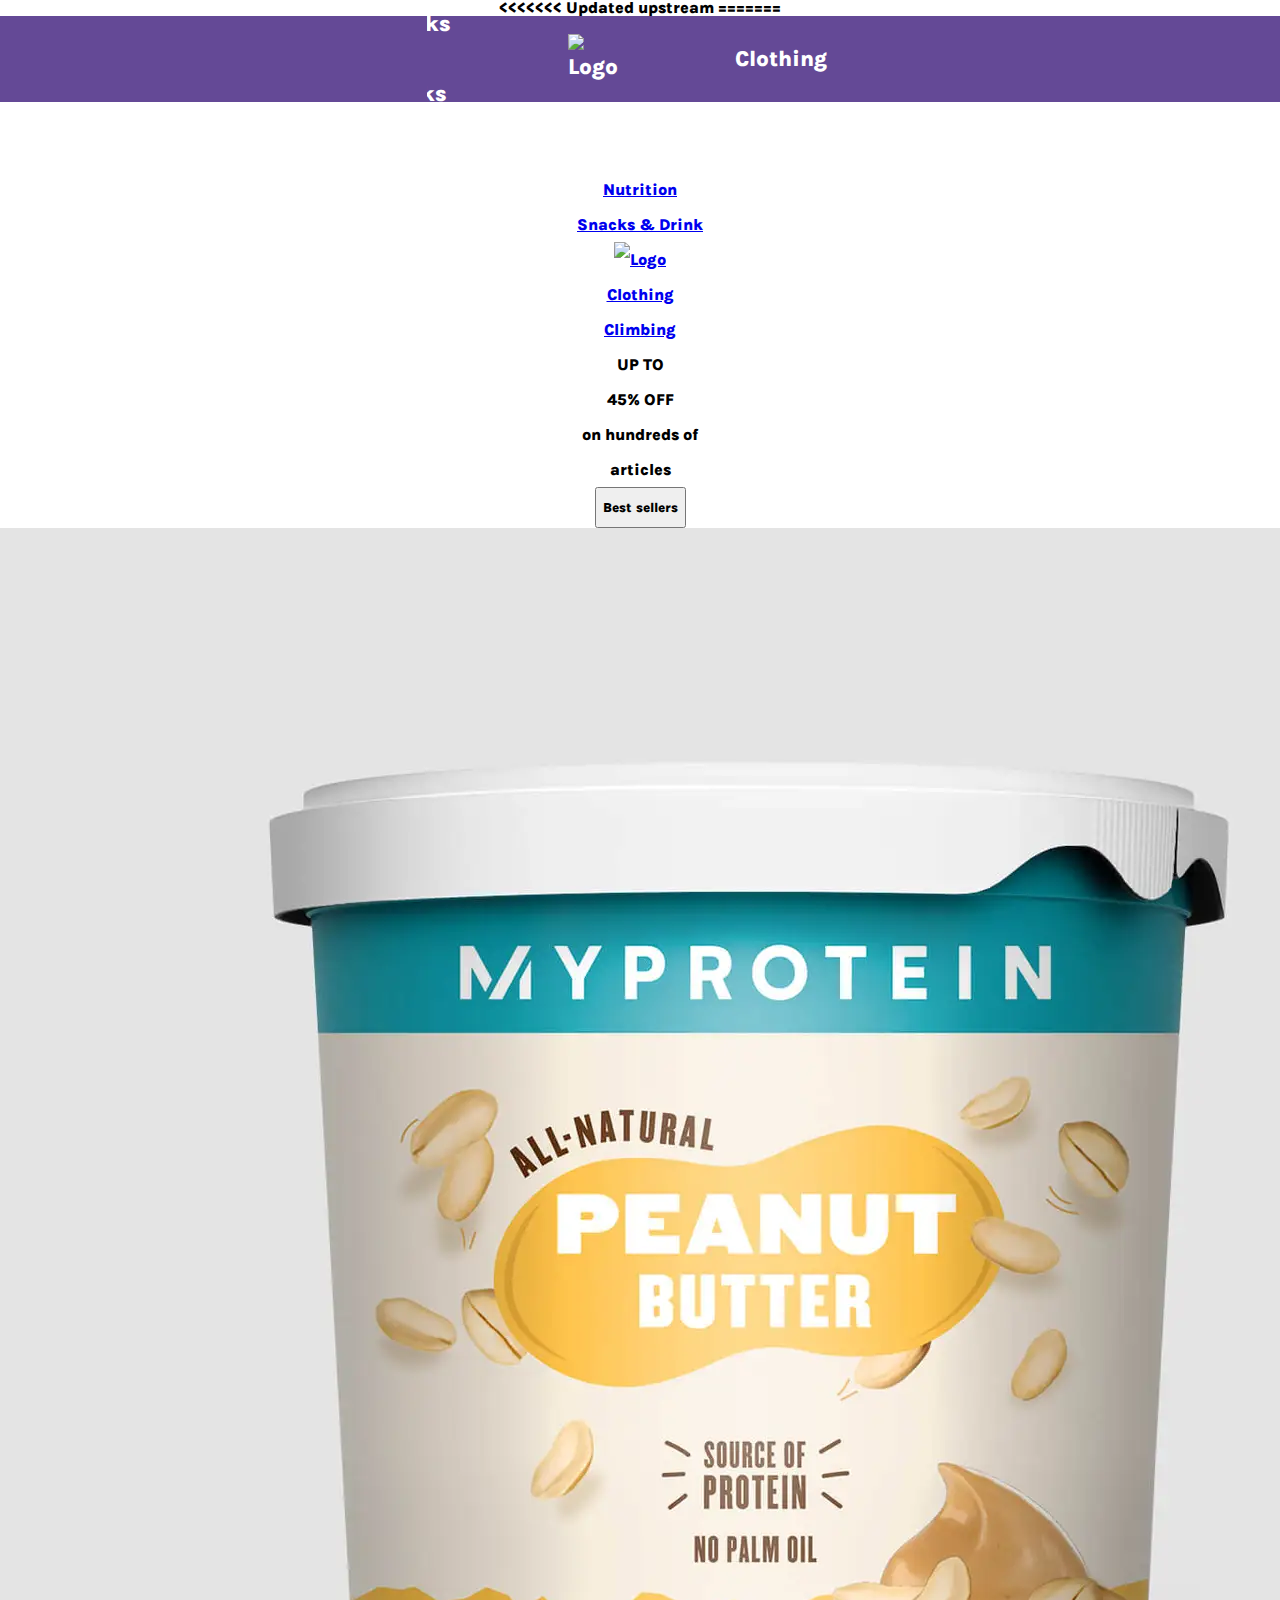
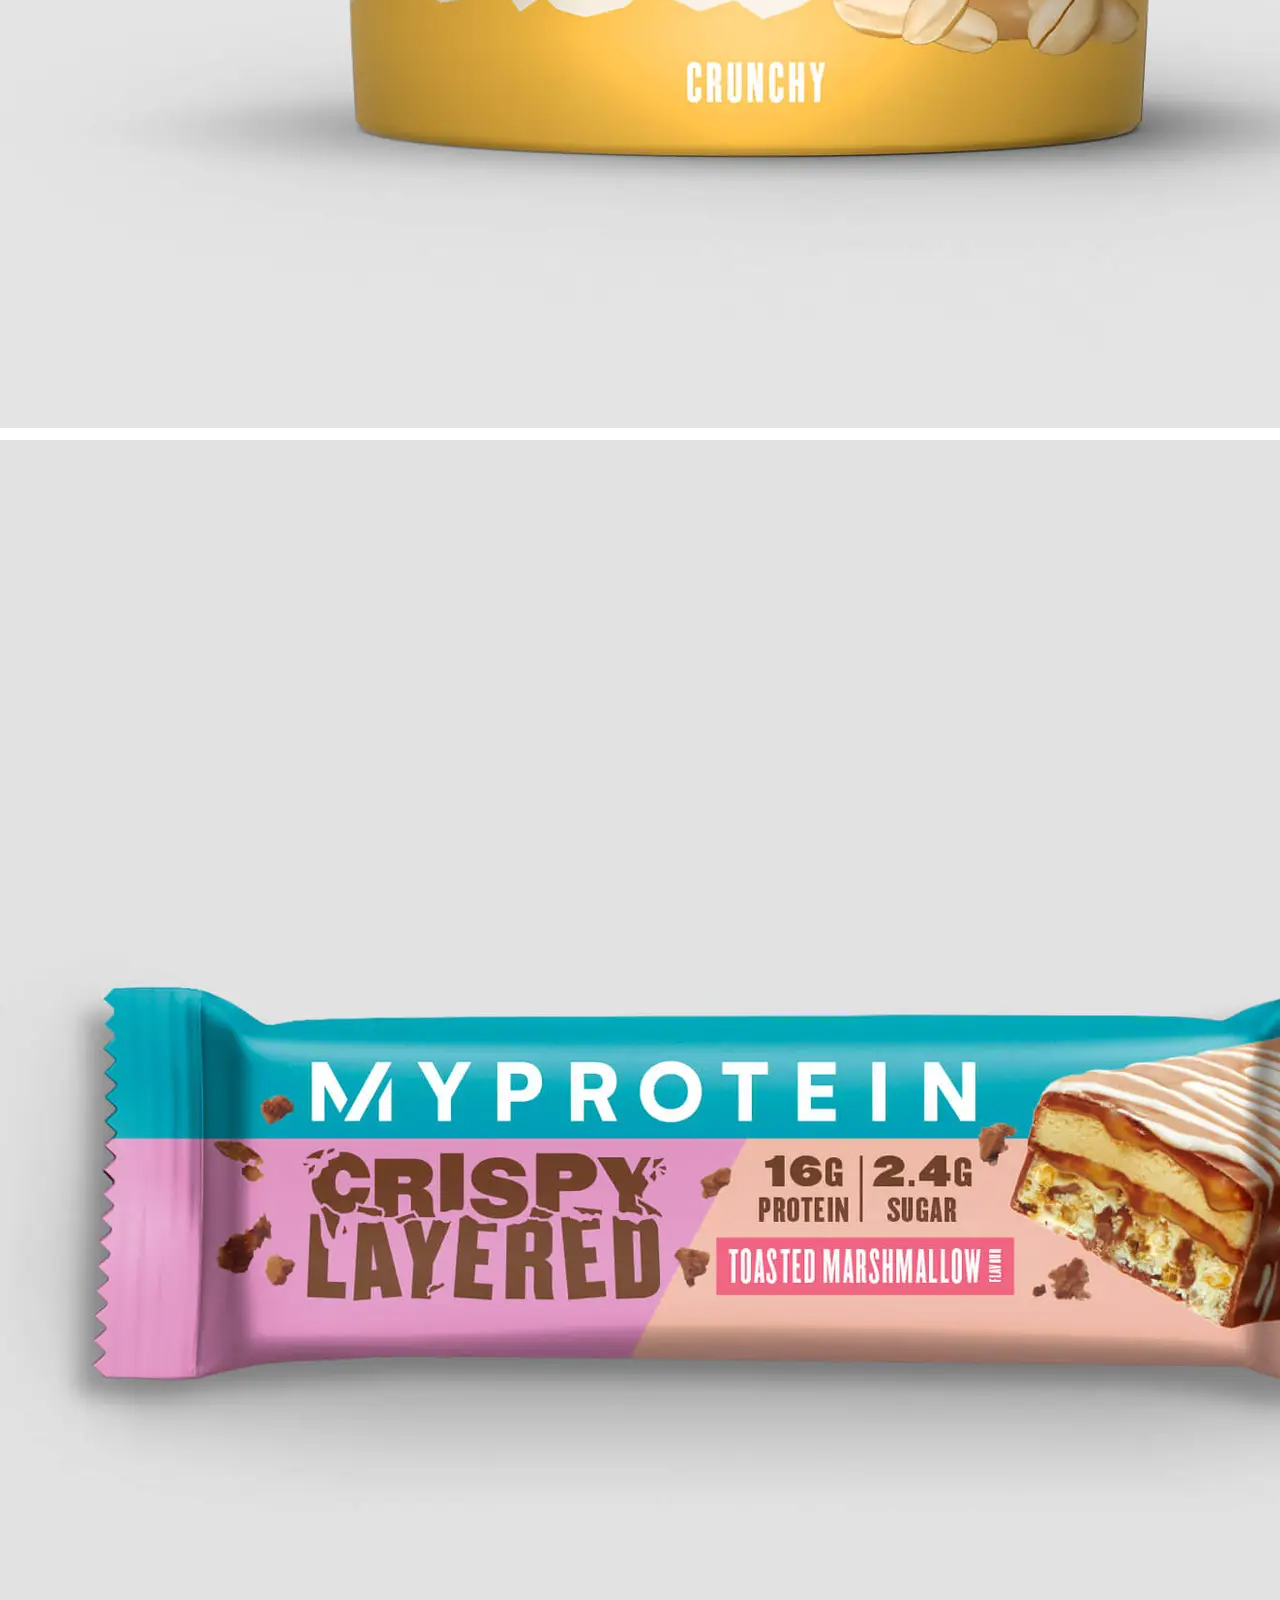
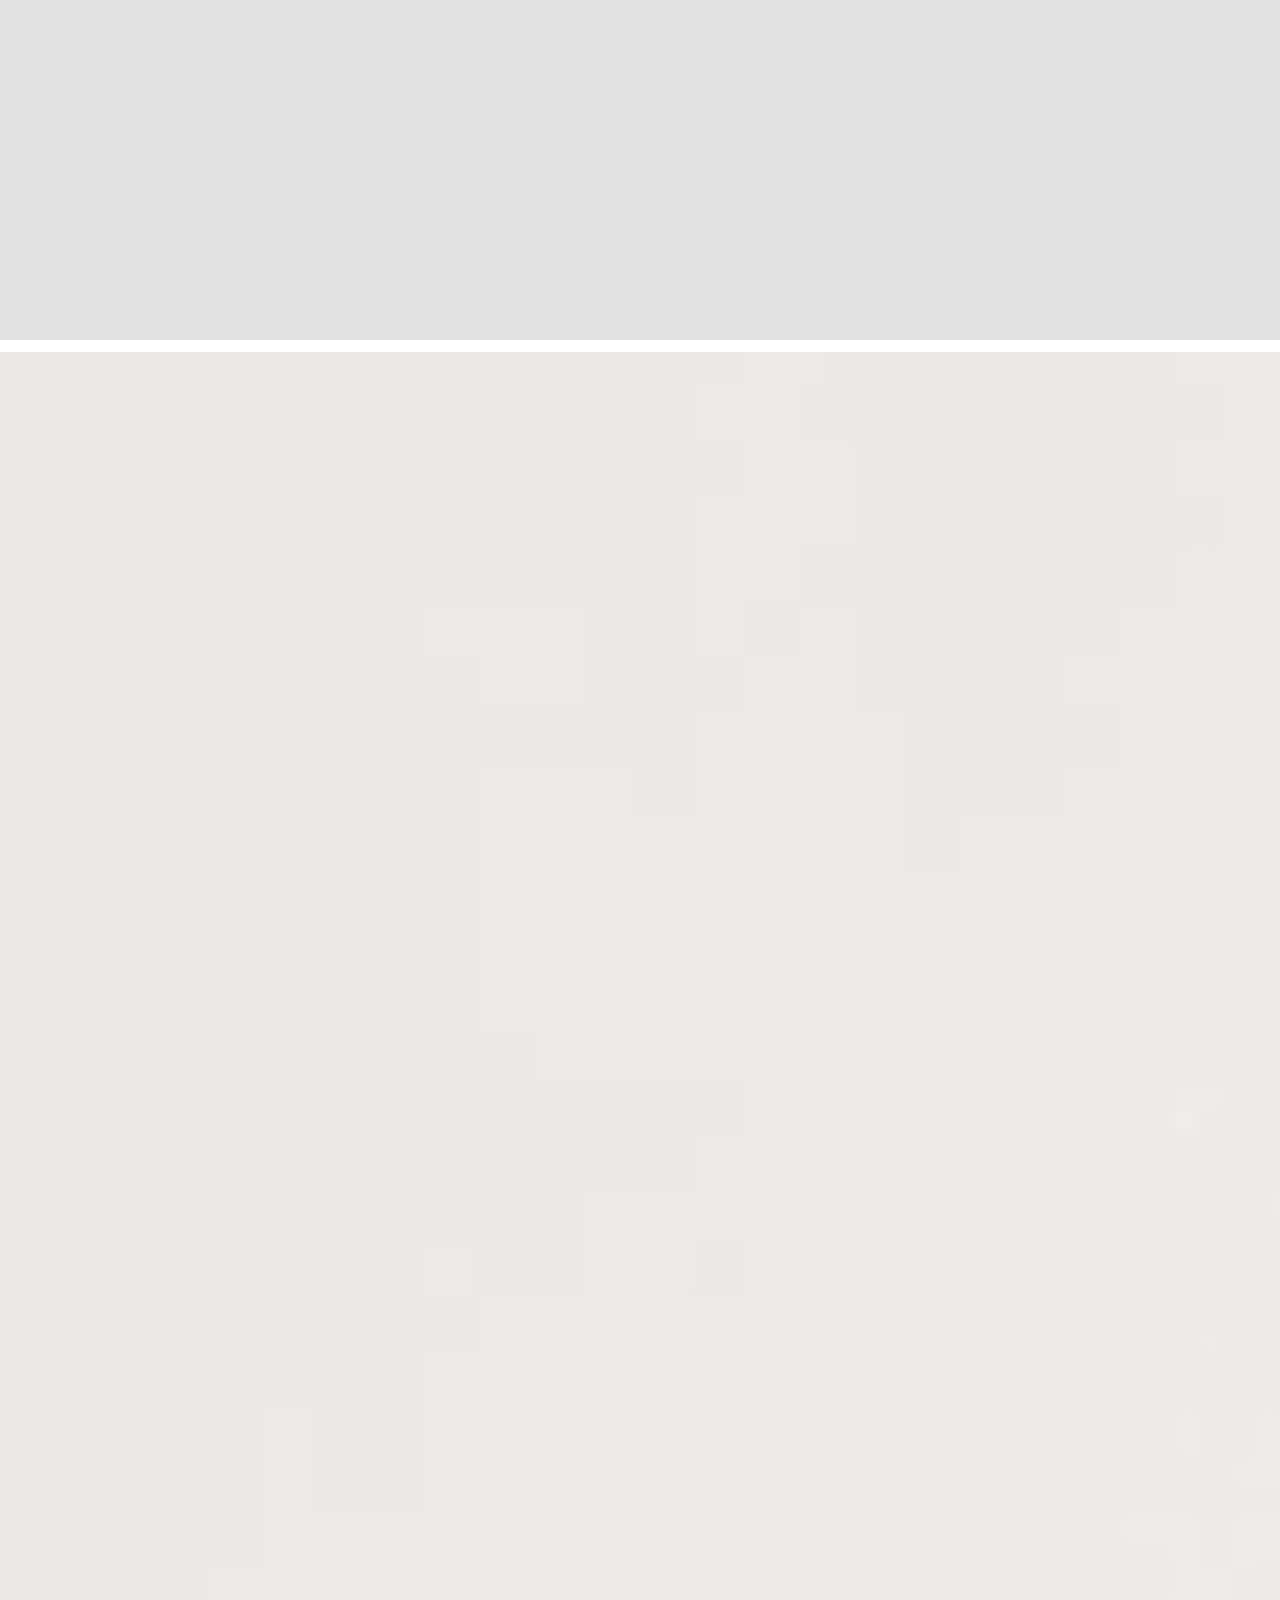
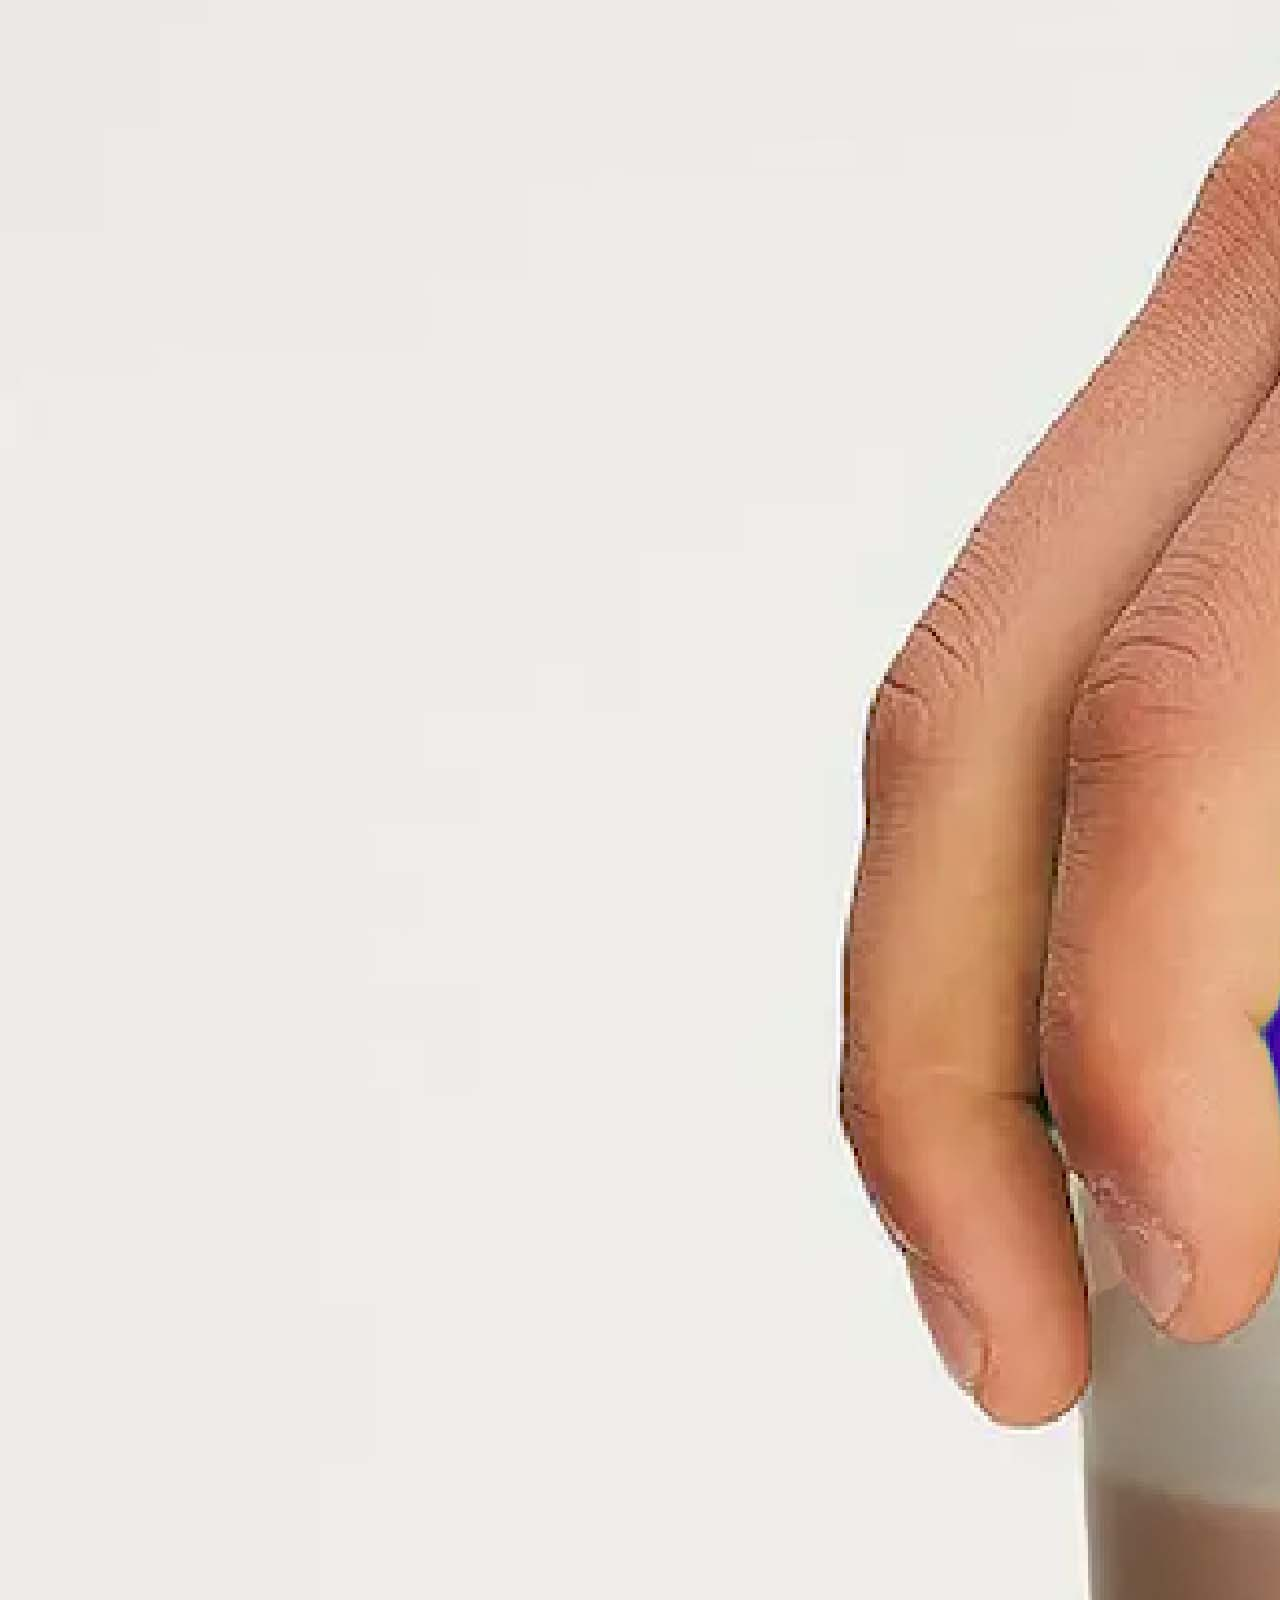
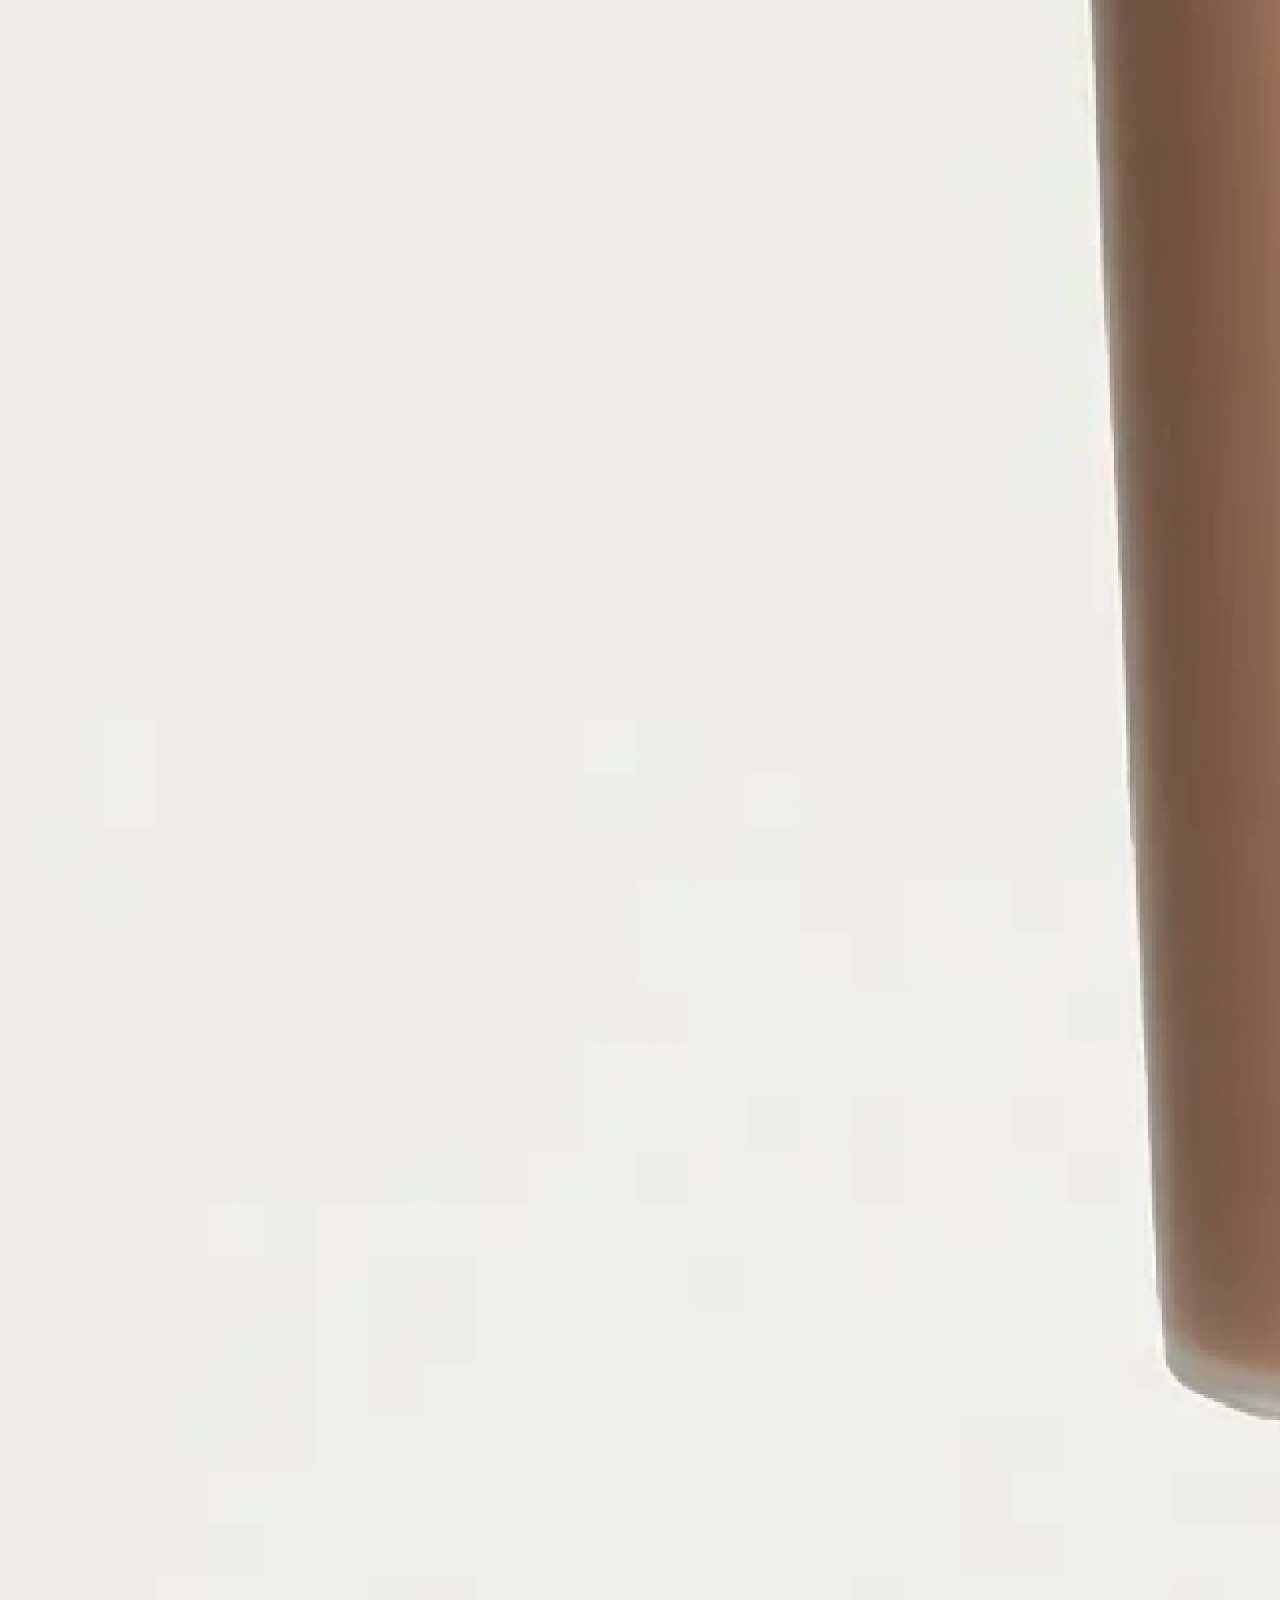
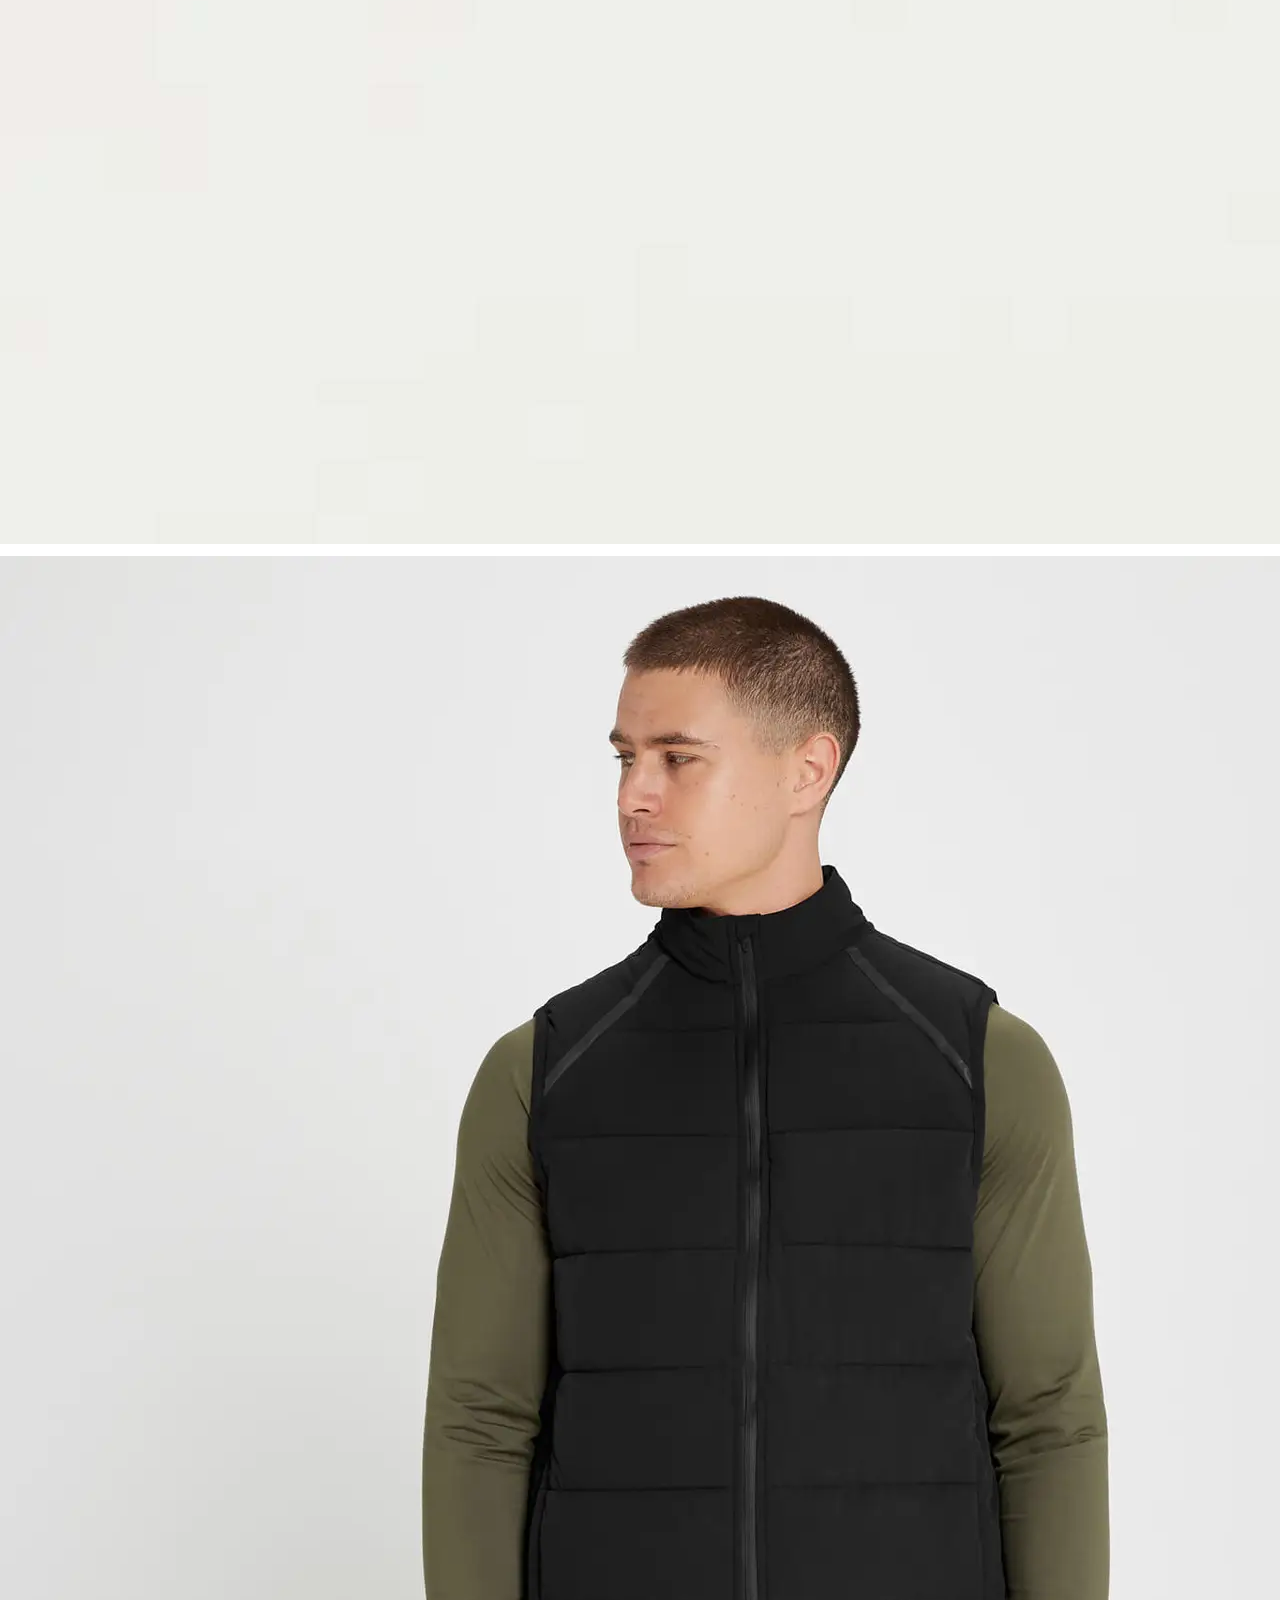
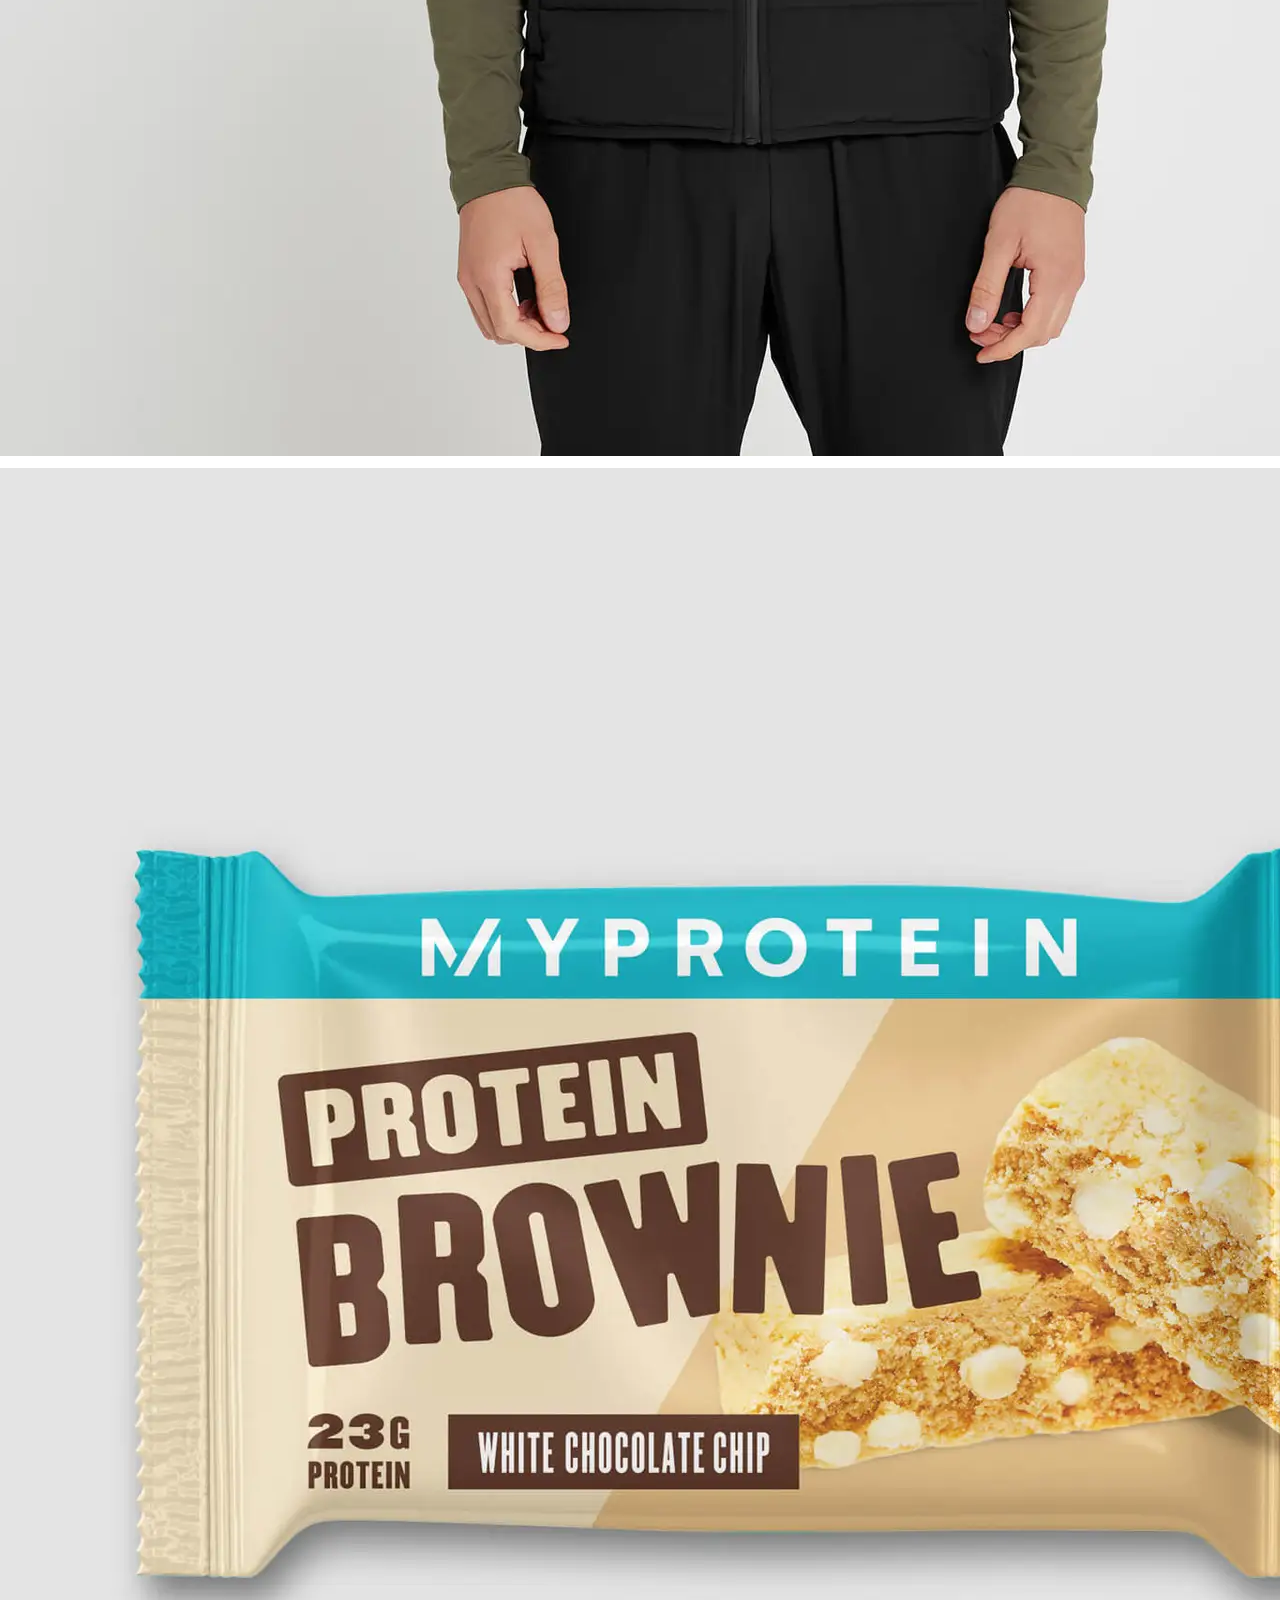
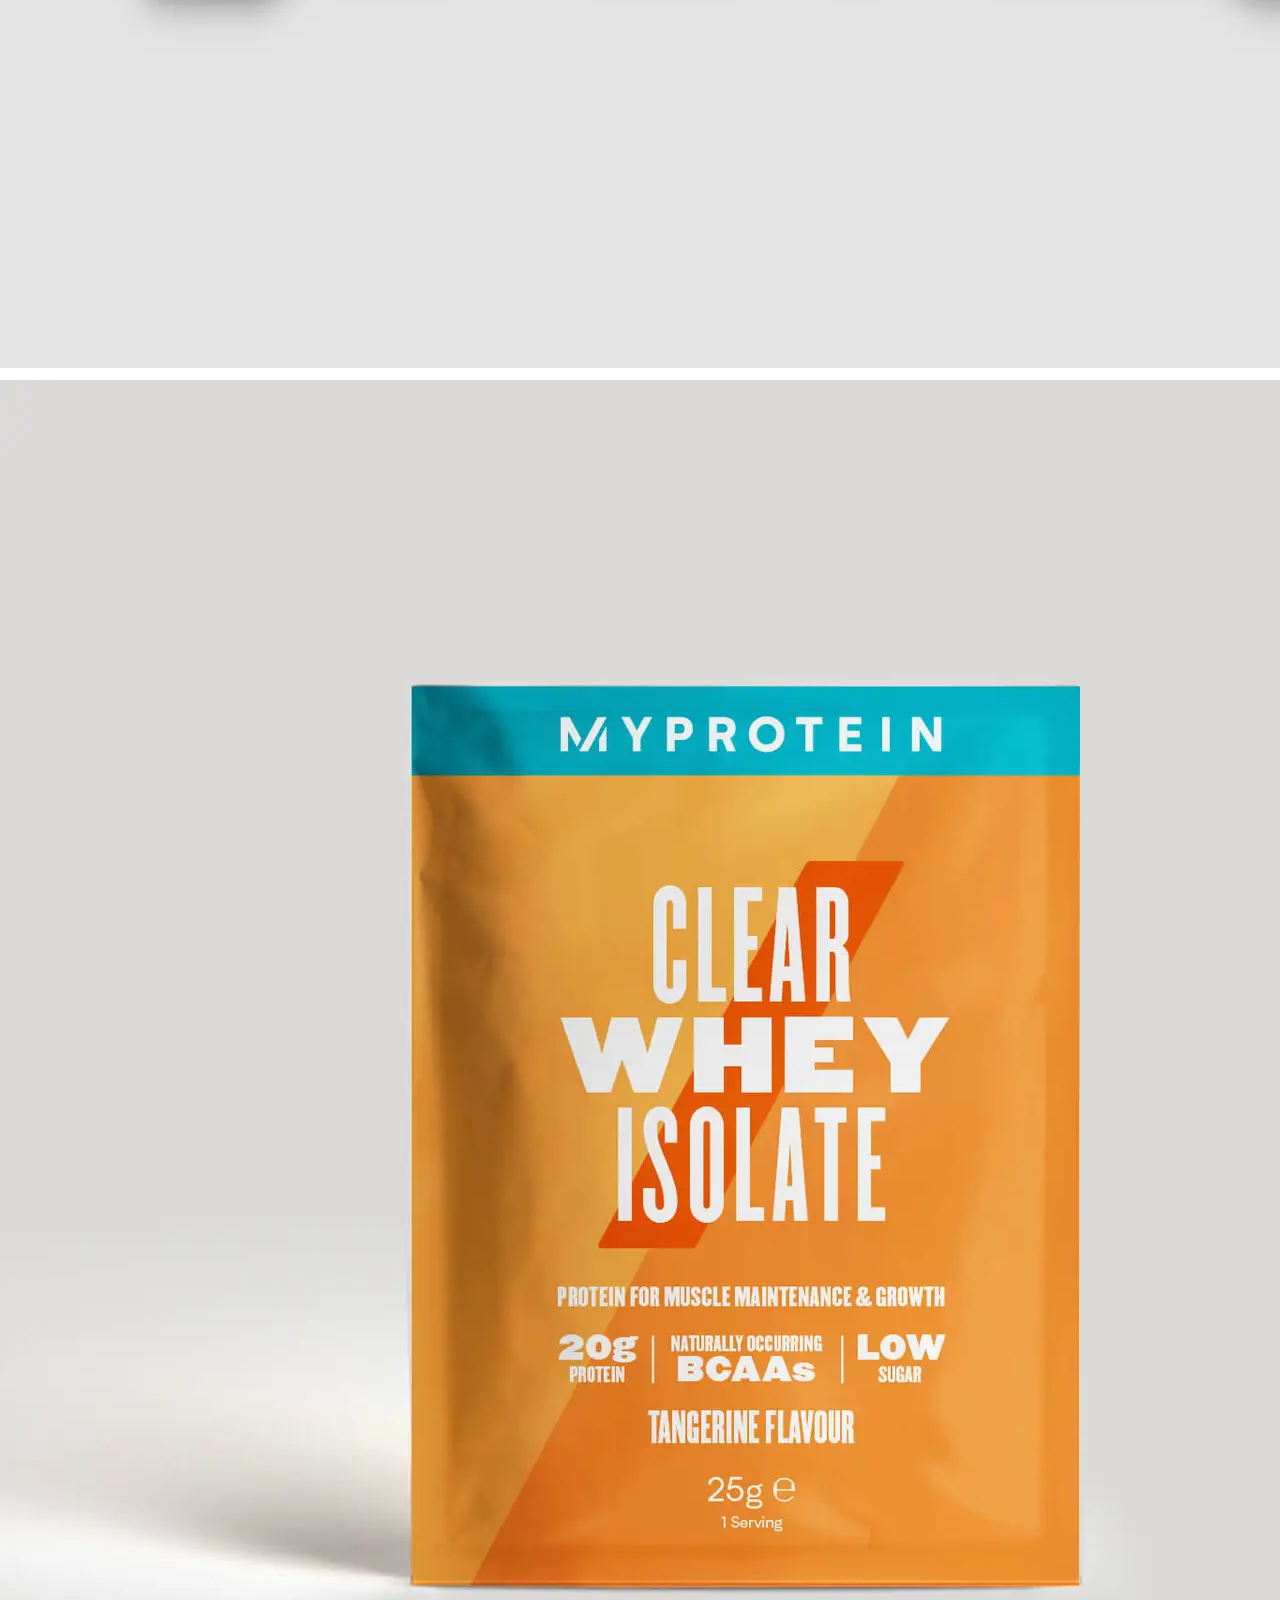
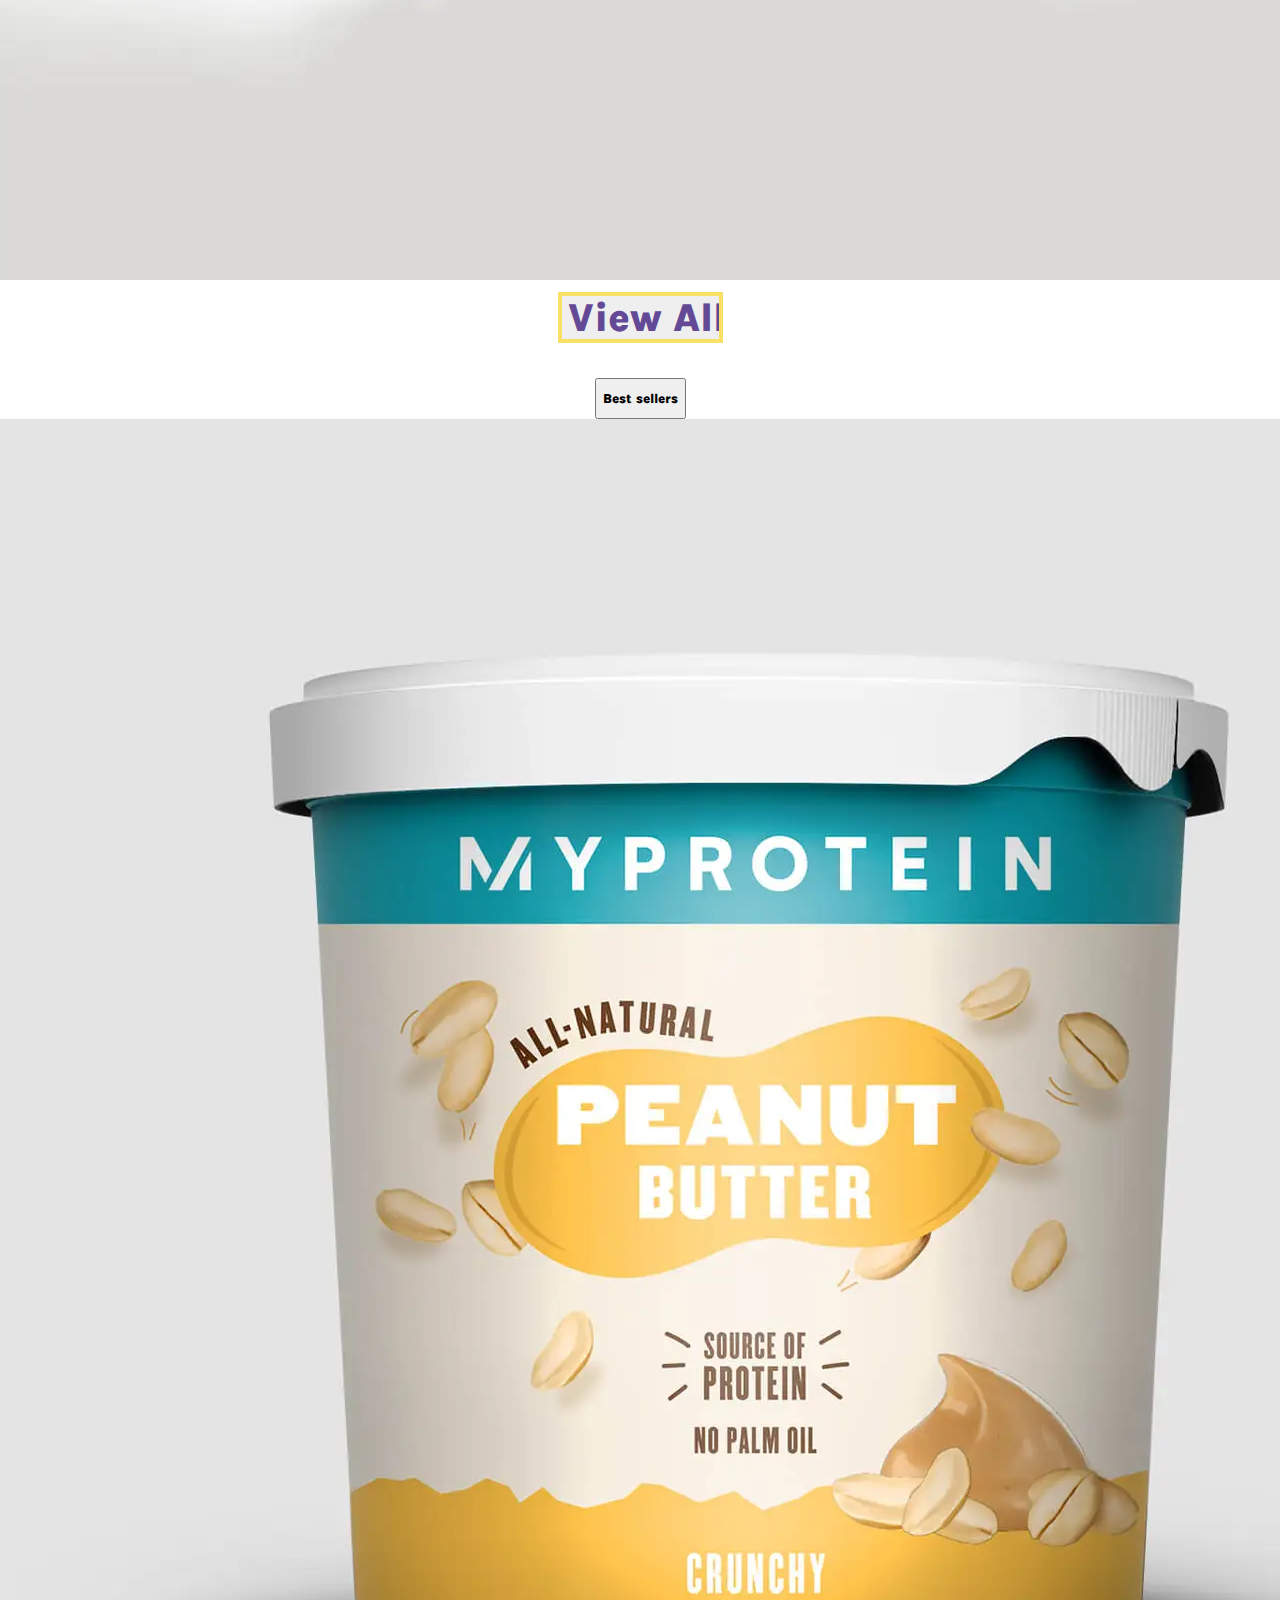
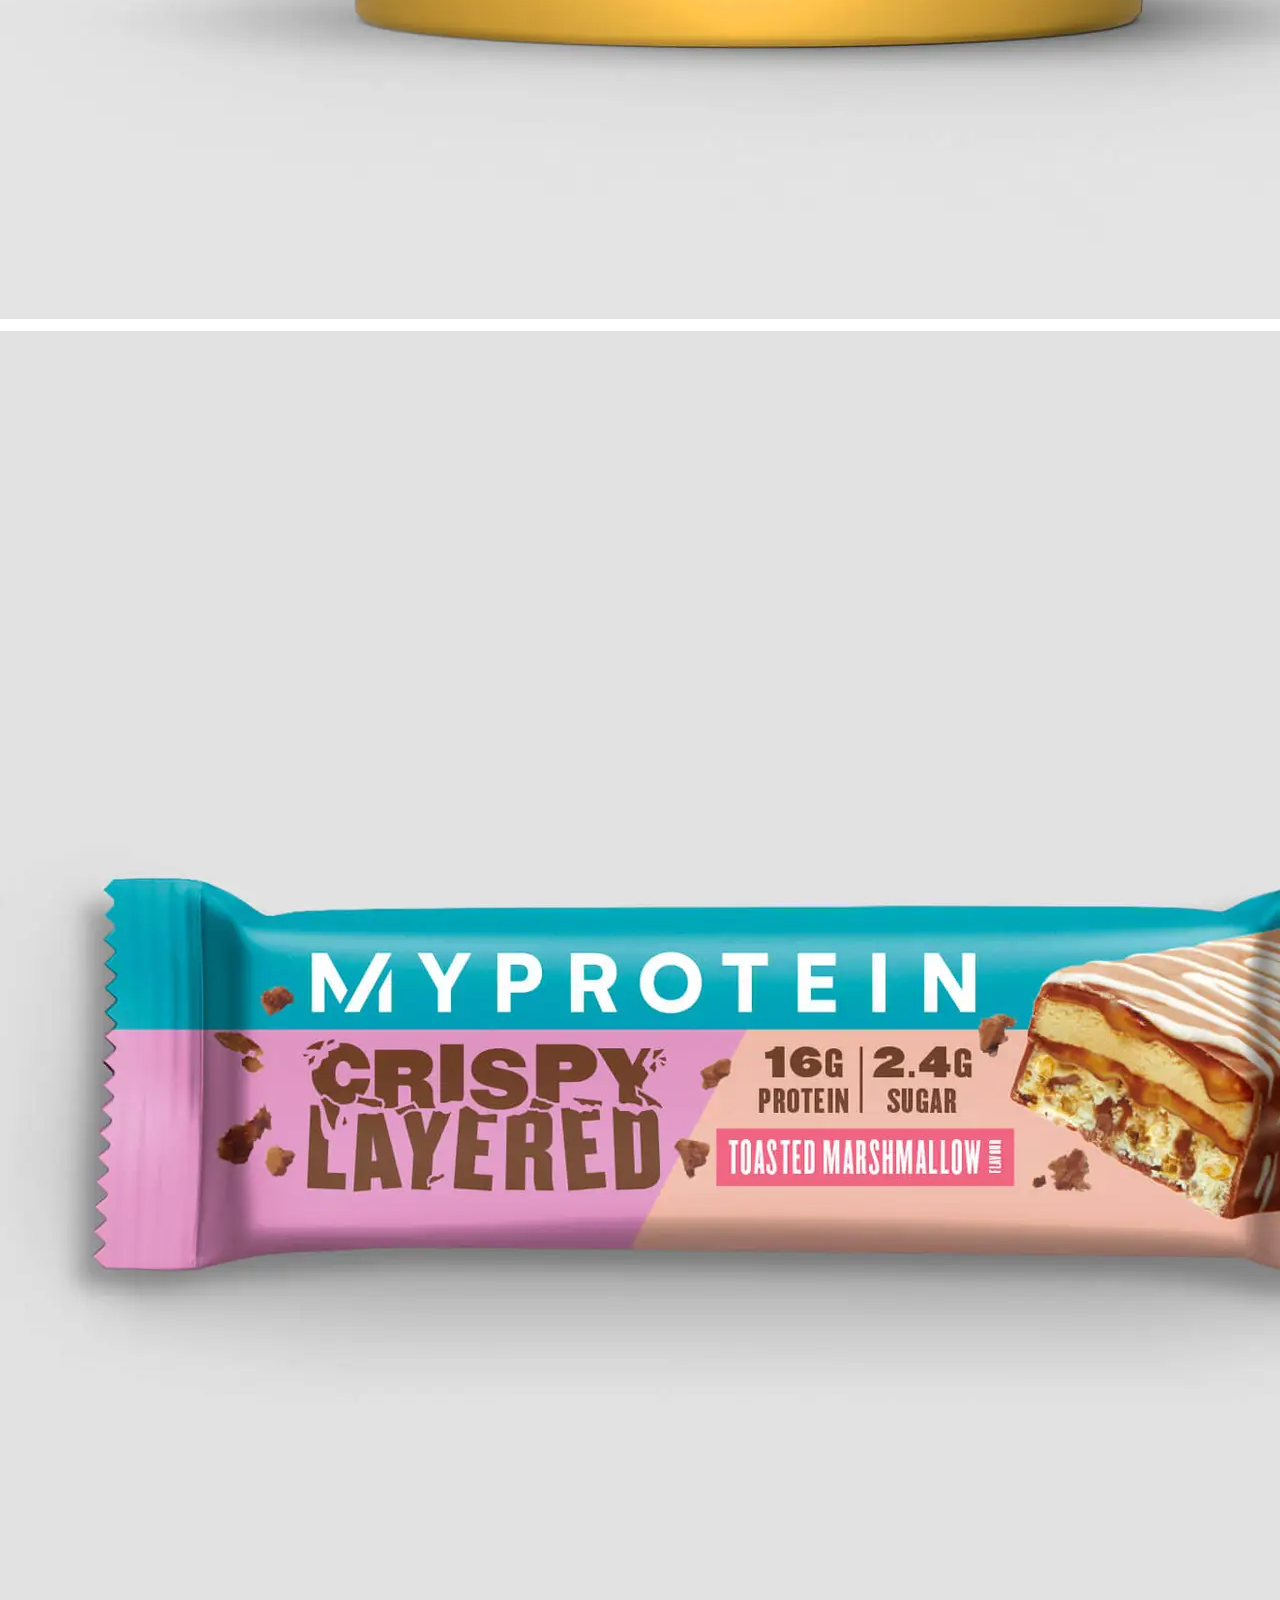
==== index.html @ e85bb209 "New README, added a lot of precisions." ====
<!DOCTYPE html>
<html lang="fr">
  <head>
    <meta charset="UTF-8" />
    <meta http-equiv="X-UA-Compatible" content="IE=edge" />
    <meta name="viewport" content="width=device-width, initial-scale=1.0" />
<<<<<<< Updated upstream
    <link rel="stylesheet" href="./CSS/main.css"/>
    <link rel="stylesheet" href="./CSS/navbar.css"/>
    <link rel="stylesheet" href="./CSS/logoprincipale.css"/>
    <link rel="stylesheet" href="./CSS/basketball-image-promo.css"/>
    <link rel="stylesheet" href="./CSS/bestSellers.css"/>
    <link rel="stylesheet" href="./CSS/viewAllButton.css"/>
    <link rel="stylesheet" href="./CSS/imageEscalade.css"/>
    <link rel="stylesheet" href="./CSS/footer.css"/>
    <script
      src="https://kit.fontawesome.com/b75d74c466.js"
      crossorigin="anonymous"></script>
=======
    <link rel="stylesheet" href="./CSS/main.css" />
    <link rel="stylesheet" href="./CSS/navbar.css" />
    <link rel="stylesheet" href="./CSS/bestSellers.css" />
    <script
      src="https://kit.fontawesome.com/b75d74c466.js"
      crossorigin="anonymous"
    ></script>
    <title>Sport Bay</title>
  </head>
  <body>
    <header>
      <div class="cont-bar-nav">
        <nav class="nav-desk">
          <ul class="navbar-grp0"></ul>
          <ul class="navbar-grp1">
            <li><a href="#">Nutrition</a></li>
            <li><a href="#">Snacks & Drinks</a></li>
            <li class="active">
              <a class="navbar-brand" href="./index.html"><img
                  alt="Logo"
                  src="./images/logo--navBar.jpg"
                  class="logo--navBar"
                  />
              </a>
            </li>
            <li><a href="#">Clothing</a></li>
            <li><a href="#">Climbing</a></li>
            <li>
          </ul>
          <ul class="navbar-grp2">
            <li>
              <a href="#"><i class="fa-solid fa-magnifying-glass"></i></a>
            </li>
            <li>
              <a href="#"><i class="fa-solid fa-user"></i></a>
            </li>
            <li>
              <a href="#"><i class="fa-brands fa-shopify"></i></a>
            </li>
          </ul>
        </nav>
        <nav class="nav-phone">
          <ul>
            <li><a href="#"><i class="fa-solid fa-bars"></i></a></li>
            <li>
              <a href="#"><i class="fa-solid fa-magnifying-glass"></i></a>
            </li>
            <li class="active">
              <a class="navbar-brand" href="./index.html">
                <img
                  alt="Logo"
                  src="./images/Logo_SportBay 1.png"
                  class="logo--navBar-phone"
                  />
              </a>
            </li>
            <li>
              <a href="#"><i class="fa-solid fa-user"></i></a>
            </li>
            <li>
              <a href="#"><i class="fa-brands fa-shopify"></i></a>
            </li>
          </ul>
        </nav>

      </div>
    </header>
    <article>
      <div class="cont-logo">
        <div>
          <img
            class="sportbay-logo-principale"
            src="./images/sportbay-logo-principale.jpg"
            alt=""
            />
        </div>
      </div>
      <div class="cont-first-image">
        <div>
          <img
            class="basketball-image-promo"
            src="./images/basketball-image-promo.png"
            alt=""
            />
        <div class="groupe-navBar1">
          <li><a href="#">Nutrition</a></li>
          <li><a href="#">Snacks & Drink</a></li>
          <li class="active">
            <a class="navbar-brand" href="./index.html"
              ><img
                alt="Logo"
                src="./images/logo--navBar.jpg"
                class="logo--navBar"
              />
            </a>
          </li>
          <li><a href="#">Clothing</a></li>
          <li><a href="#">Climbing</a></li>
        </div>
          <p class="baskeball-image-promo-text">
            <span class="baskeball-image-promo-big-line-text">
              UP TO <br />
              45% OFF
            </span>
            <span class="baskeball-image-promo-mini-line-text">
              <br />
              on hundreds of <br />
              articles
            </span>
          </p>
        </div>
      </div>
        <div class="title-bestSellers">
          <button>Best sellers</button>
        </div>
        <div class="bestSellers">
          <img
            src="./images/crunchy-peanutbutter.webp"
            class="img-Best-Seller-1"
            />
          <img
            src="./images/bar-crispy-layered-purple-pink.webp"
            class="img-Best-Seller-1"
            />
          <img src="./images/Mockup_Gourde.jpg" class="img-Best-Seller-1" />
          <img
            src="./images/men-ultra-padded-gilet.webp"
            class="img-Best-Seller-1"
            />
          <img src="./images/protein-brownie.webp" class="img-Best-Seller-1" />
          <img src="./images/clear-whey-orange.webp" class="img-Best-Seller-1"
            />
      </div>
        <div class="btn-view-all">
          <input type="button" value="View All">
        </div>
      <div class="cont-second-image">

        <div>
          <img
            class="escalade-image-promo"
            src="./images/Image promo 2.png"
            alt=""
            />
        </div>
      </div>
    </div>
    <span></span>
    <div class="cont-logo"></div>
    <div class="cont-first-image"></div>
    <div class="cont-bestSellers-1">
      <button>Best sellers</button>
      <div class="bestSellers-haut">
        <img
          src="./images/crunchy-peanutbutter.webp"
          class="img-Best-Seller-1"
        />
        <img
          src="./images/bar-crispy-layered-purple-pink.webp"
          class="img-Best-Seller-1"
        />
        <img src="./images/Mockup_Gourde.jpg" class="img-Best-Seller-1" />
      </div>
      <div class="bestSellers-bas">
        <img
          src="./images/men-ultra-padded-gilet.webp"
          class="img-Best-Seller-1"
        />
        <img src="./images/protein-brownie.webp" class="img-Best-Seller-1" />
        <img src="./images/clear-whey-orange.webp" class="img-Best-Seller-1" />
      </div>
    </div>
    <div class="cont-second-image"></div>
      <div class="title-bestSellers">
        <button>Best sellers</button>
      </div>
      <div class="bestSellers">
        <img 
          src="./images/Mockup_magnesie_liquide.jpg"
          class="img-Best-Seller-2"
          width = 270px;
          height = 400px;
        />
        <img
          src="./images/Mockup_magnesie.jpg"
          class="img-Best-Seller-2"
          width = 330px;
          height = 400px;
        />
        <img src="./images/rugne-chalk-bag.webp" class="img-Best-Seller-2"
        width = 350px;
        height = 400px; />
        <img
          src="./images/chaussons-tenaya-tarifa.jpg"
          class="img-Best-Seller-1"
        />
        <img src="./images/chaussons-testarossa.webp" class="img-Best-Seller-1" />
        <img src="./images/chaussons-scarpa-instinct-vs.jpg" class="img-Best-Seller-1" />
      </div>

      <div class="btn-view-all-bottom">
        <input type="button" value="View All">
      </div>
  </article>
      <footer>
        <div class="cont-footer">
        <ul class="footer-Group1">
          <li>CGV</li>
          <li>Confidentialité</li>
          <li>Mentions légales</li>
          <li>Paramètres des cookies</li>
        </ul>
        <ul class="footer-Group2">
          <li>©2022 SportBay - Lausanne, Suisse</li>
        </ul>
        <ul class="footer-Group3">
          <li>Prix TTC Frais de port non inclus</li>
        </ul>
        </div>
      </footer>
    </div>
  </body>
</html>
---- CSS/main.css ----
* {
/ html,
body,
div,
span,
applet,
object,
iframe,
h1,
h2,
h3,
h4,
h5,
h6,
p,
blockquote,
pre,
a,
abbr,
acronym,
address,
big,
cite,
code,
del,
dfn,
em,
img,
ins,
kbd,
q,
s,
samp,
small,
strike,
strong,
sub,
sup,
tt,
var,
b,
u,
i,
center,
dl,
dt,
dd,
ol,
ul,
li,
fieldset,
form,
label,
legend,
table,
caption,
tbody,
tfoot,
thead,
tr,
th,
td,
article,
aside,
canvas,
details,
embed,
figure,
figcaption,
footer,
header,
hgroup,
menu, font-size: 30 px;
  font-weight: 900;
  line-height: 35px;
  letter-spacing: 0em;
  text-align: center;
}
nav,
output,
ruby,
section,
summary,
time,
mark,
audio,
video {
  margin: 0;
  padding: 0;
  border: 0;
  font-size: 100%;
  font: inherit;
  vertical-align: baseline;
}

/* HTML5 display-role reset for older browsers */
article,
aside,
details,
figcaption,
figure,
footer,
header,
hgroup,
menu,
nav,
section {
  display: block;
}

body {
  line-height: 1;
}

ol,
ul {
  list-style: none;
}

blockquote,
q {
  quotes: none;
}

blockquote:before,
blockquote:after,
q:before,
q:after {
  content: "";
  content: none;
}

table {
  border-collapse: collapse;
  border-spacing: 0;
}
body{ 
  min-height: 100vh; margin:0; 
}
header{ 
  min-height:50px;
}
footer {
  min-height:50px;
}
body{ 
  display:flex; flex-direction:column; 
}
article{ 
  flex:1; 
}
---- CSS/navbar.css ----
@import url('https://fonts.googleapis.com/css2?family=Karla&display=swap');

* {
    margin: 0;
    font-family: 'Karla', sans-serif;
}

/*
.logo--navBar {
    width: 69px;
    height: 72px;
}



.ul-navBar1 {
    list-style-type: none;
    margin: 0;
    padding: 0;
    overflow: hidden;
    background-color: #644996;
    height: 86px;
    display: flex;
    justify-content: space-between;
    text-align: center;
}

.ul-navBar-phone {
    list-style-type: none;
    margin: 0;
    padding: 0;
    overflow: hidden;
    background-color: #644996;
    height: 71px;
    display: flex;
    justify-content: space-between;
    display: none;
}

.ul-navBar-phone img {
    width: 90px;
    height: 49.33px;
    border-radius: 10px;
}

li {
    margin: auto;
}

li a {
    color: white;
    text-align: center;
    text-decoration: none;
    font-size: 22px;

}


a:hover {
    margin-top: 5px;
    text-decoration: underline #ede068 2px;
}


.groupe-navBar1 {
    display: flex;
    gap: 82px;
}

.groupe-navBar2 {
    display: flex;
    gap: 45px;
    margin-right: 45px;
}


li i {

    text-align: center;


}

i:hover {
    margin-top: 5px;
    text-decoration: underline #ede068 2px;
}


.groupe-navBar0 {
    display: flex;
    gap: 45px;
    margin-right: 45px;

}

.groupe-navBar-phone {
    display: flex;
    text-align: center;
}

.groupe-navBar-phone li {
    text-align: center;
}

@media screen and (max-width : 1110px) {
    .ul-navBar1 {
        display: none;
    }

    .ul-navBar-phone {
        display: block;
        text-align: center;
        justify-content: center;

    }

    .logo--navBar-phone {
        margin-top: 10px;
    }
}
*/
nav {
    background-color: #644996;
    display: grid;
    grid-template-columns: repeat(3, 1fr);
}

nav ul {
    list-style-type: none;
    padding: 0;
    overflow: hidden;
    height: 86px;
    display: flex;
    align-items: center;
    justify-content: center;
}

nav li {
    float: left;
}

nav a {
    display: block;
    color: white;
    text-align: center;
    padding: 14px 16px;
    text-decoration: none;
    font-size: 22px;
}

nav a:hover {
    text-decoration: underline #ede068 2px;

}

.logo--navBar {
    width: 69px;
    height: 72px;
}


.navbar-grp1 {
    gap: 85px;
}

.navbar-grp2 {
    display: flex;
    justify-content: right;
}

.nav-phone {
    display: none;
    text-align: center;
    justify-content: center;

}

i:hover {
    margin-top: 5px;
    text-decoration: underline #ede068 2px;
}

@media screen and (max-width : 1110px) {
    .nav-desk {
        display: none;
    }

    .nav-phone {
        display: block;
        text-align: center;
        justify-content: center;

    }

    .logo--navBar-phone {
        width: 90px;
        height: 49.33px;
        left: 162px;
        top: 10px;

        border-radius: 17px;
    }
}
---- CSS/bestSellers.css ----
<<<<<<< Updated upstream
.bestSellers {
  display: grid;
  justify-items: center;
  align-items: center;
  grid-template-columns: repeat(3, 1fr);
  grid-template-rows: repeat(2, 1fr);
}
.title-bestSellers {
  display: grid;
  justify-items: center;
}
.title-bestSellers > button {
=======
.cont-bestSellers-1 > button {
>>>>>>> Stashed changes
  color: #644996;
  background-color: white;
  border: none;
  text-decoration: underline #ede068 2px;
  font-size: 40px;
}
.img-Best-Seller-1 {
  width: 400px;
  height: 400px;
  padding: 56px;
  padding-top: 30px;
}
<<<<<<< Updated upstream
.img-Best-Seller-2 {
  padding: 56px;
  padding-top: 30px;
}
@media screen and (min-width:2050px){
  .bestSellers{
    display: grid;
    grid-template-columns: repeat(4, 1fr);
    grid-template-rows: repeat(2, 1fr);
  }
}
@media screen and (max-width:1500px){
  .bestSellers{
    display: grid;
    grid-template-columns: repeat(2, 1fr);
    grid-template-rows: repeat(2, 1fr);
  }
}
@media screen and (max-width:1000px){
  .bestSellers{
    display: grid;
    grid-template-columns: repeat(1, 1fr);
    grid-template-rows: repeat(1, 1fr);
  }
}
@media screen and (max-width:500px){
  .img-Best-Seller-1 {
    width: 200px;
    height: 200px;
    padding: 30px;
    padding-top: 10px;
  }
  .img-Best-Seller-2 {
    width: 140px;
    height: 200px;
    padding: 30px;
    padding-top: 10px;
    margin-left: 10px;
  }
}
=======
.cont-bestSellers-1 {
  display: grid;
  justify-content: center;
}
>>>>>>> Stashed changes
---- CSS/viewAllButton.css ----
.btn-view-all>input {
    display: flex;
    justify-items: center;
    width: 165px;
    height: 51px;
    border: 4px solid #F9E168;
    font-size: 40px;
    color: #644996;

}

.btn-view-all-bottom>input {
    display: flex;
    justify-items: center;
    width: 165px;
    height: 51px;
    border: 4px solid #F9E168;
    font-size: 40px;
    color: #644996;

}

.btn-view-all {
    display: flex;
    justify-content: center;
}

.btn-view-all-bottom {
    display: flex;
    justify-content: center;
    margin-top: 85px;

    margin-bottom: 91px;
}
---- CSS/footer.css ----
@import url('https://fonts.googleapis.com/css2?family=Karla&display=swap');

* {
    margin: 0;
    font-family: 'Karla', sans-serif;
}

.cont-footer {
    background-color: #644996;
    width: 100%;
    bottom: 0;
    padding: 0;
    text-align: center;
    justify-content: center;
    display: grid;
    height: 132px;
}



.cont-footer>.footer-Group1 {
    display: flex;
    text-align: center;
    padding: 0;
    margin: 0;
    width: 491px;
}

.cont-footer>.footer-Group2 {
    display: flex;
    text-align: center;
    padding: 0;
    margin: 0;
    width: 491px;
}


.cont-footer>.footer-Group3 {
    display: flex;
    text-align: center;
    padding: 0;
    margin: 0;
    width: 491px;
}


@media screen and (max-width : 1110px) {
    .cont-footer {
        height: 208px;
    }

    .footer-Group1 br {
        display: none;
        flex-direction: row;
    }

    .footer-Group1 {
        display: flex;
        flex-direction: column;
    }
}
---- CSS/main.css ----
* {
/ html,
body,
div,
span,
applet,
object,
iframe,
h1,
h2,
h3,
h4,
h5,
h6,
p,
blockquote,
pre,
a,
abbr,
acronym,
address,
big,
cite,
code,
del,
dfn,
em,
img,
ins,
kbd,
q,
s,
samp,
small,
strike,
strong,
sub,
sup,
tt,
var,
b,
u,
i,
center,
dl,
dt,
dd,
ol,
ul,
li,
fieldset,
form,
label,
legend,
table,
caption,
tbody,
tfoot,
thead,
tr,
th,
td,
article,
aside,
canvas,
details,
embed,
figure,
figcaption,
footer,
header,
hgroup,
menu, font-size: 30 px;
  font-weight: 900;
  line-height: 35px;
  letter-spacing: 0em;
  text-align: center;
}
nav,
output,
ruby,
section,
summary,
time,
mark,
audio,
video {
  margin: 0;
  padding: 0;
  border: 0;
  font-size: 100%;
  font: inherit;
  vertical-align: baseline;
}

/* HTML5 display-role reset for older browsers */
article,
aside,
details,
figcaption,
figure,
footer,
header,
hgroup,
menu,
nav,
section {
  display: block;
}

body {
  line-height: 1;
}

ol,
ul {
  list-style: none;
}

blockquote,
q {
  quotes: none;
}

blockquote:before,
blockquote:after,
q:before,
q:after {
  content: "";
  content: none;
}

table {
  border-collapse: collapse;
  border-spacing: 0;
}
body{ 
  min-height: 100vh; margin:0; 
}
header{ 
  min-height:50px;
}
footer {
  min-height:50px;
}
body{ 
  display:flex; flex-direction:column; 
}
article{ 
  flex:1; 
}
---- CSS/navbar.css ----
@import url('https://fonts.googleapis.com/css2?family=Karla&display=swap');

* {
    margin: 0;
    font-family: 'Karla', sans-serif;
}

/*
.logo--navBar {
    width: 69px;
    height: 72px;
}



.ul-navBar1 {
    list-style-type: none;
    margin: 0;
    padding: 0;
    overflow: hidden;
    background-color: #644996;
    height: 86px;
    display: flex;
    justify-content: space-between;
    text-align: center;
}

.ul-navBar-phone {
    list-style-type: none;
    margin: 0;
    padding: 0;
    overflow: hidden;
    background-color: #644996;
    height: 71px;
    display: flex;
    justify-content: space-between;
    display: none;
}

.ul-navBar-phone img {
    width: 90px;
    height: 49.33px;
    border-radius: 10px;
}

li {
    margin: auto;
}

li a {
    color: white;
    text-align: center;
    text-decoration: none;
    font-size: 22px;

}


a:hover {
    margin-top: 5px;
    text-decoration: underline #ede068 2px;
}


.groupe-navBar1 {
    display: flex;
    gap: 82px;
}

.groupe-navBar2 {
    display: flex;
    gap: 45px;
    margin-right: 45px;
}


li i {

    text-align: center;


}

i:hover {
    margin-top: 5px;
    text-decoration: underline #ede068 2px;
}


.groupe-navBar0 {
    display: flex;
    gap: 45px;
    margin-right: 45px;

}

.groupe-navBar-phone {
    display: flex;
    text-align: center;
}

.groupe-navBar-phone li {
    text-align: center;
}

@media screen and (max-width : 1110px) {
    .ul-navBar1 {
        display: none;
    }

    .ul-navBar-phone {
        display: block;
        text-align: center;
        justify-content: center;

    }

    .logo--navBar-phone {
        margin-top: 10px;
    }
}
*/
nav {
    background-color: #644996;
    display: grid;
    grid-template-columns: repeat(3, 1fr);
}

nav ul {
    list-style-type: none;
    padding: 0;
    overflow: hidden;
    height: 86px;
    display: flex;
    align-items: center;
    justify-content: center;
}

nav li {
    float: left;
}

nav a {
    display: block;
    color: white;
    text-align: center;
    padding: 14px 16px;
    text-decoration: none;
    font-size: 22px;
}

nav a:hover {
    text-decoration: underline #ede068 2px;

}

.logo--navBar {
    width: 69px;
    height: 72px;
}


.navbar-grp1 {
    gap: 85px;
}

.navbar-grp2 {
    display: flex;
    justify-content: right;
}

.nav-phone {
    display: none;
    text-align: center;
    justify-content: center;

}

i:hover {
    margin-top: 5px;
    text-decoration: underline #ede068 2px;
}

@media screen and (max-width : 1110px) {
    .nav-desk {
        display: none;
    }

    .nav-phone {
        display: block;
        text-align: center;
        justify-content: center;

    }

    .logo--navBar-phone {
        width: 90px;
        height: 49.33px;
        left: 162px;
        top: 10px;

        border-radius: 17px;
    }
}
---- CSS/bestSellers.css ----
<<<<<<< Updated upstream
.bestSellers {
  display: grid;
  justify-items: center;
  align-items: center;
  grid-template-columns: repeat(3, 1fr);
  grid-template-rows: repeat(2, 1fr);
}
.title-bestSellers {
  display: grid;
  justify-items: center;
}
.title-bestSellers > button {
=======
.cont-bestSellers-1 > button {
>>>>>>> Stashed changes
  color: #644996;
  background-color: white;
  border: none;
  text-decoration: underline #ede068 2px;
  font-size: 40px;
}
.img-Best-Seller-1 {
  width: 400px;
  height: 400px;
  padding: 56px;
  padding-top: 30px;
}
<<<<<<< Updated upstream
.img-Best-Seller-2 {
  padding: 56px;
  padding-top: 30px;
}
@media screen and (min-width:2050px){
  .bestSellers{
    display: grid;
    grid-template-columns: repeat(4, 1fr);
    grid-template-rows: repeat(2, 1fr);
  }
}
@media screen and (max-width:1500px){
  .bestSellers{
    display: grid;
    grid-template-columns: repeat(2, 1fr);
    grid-template-rows: repeat(2, 1fr);
  }
}
@media screen and (max-width:1000px){
  .bestSellers{
    display: grid;
    grid-template-columns: repeat(1, 1fr);
    grid-template-rows: repeat(1, 1fr);
  }
}
@media screen and (max-width:500px){
  .img-Best-Seller-1 {
    width: 200px;
    height: 200px;
    padding: 30px;
    padding-top: 10px;
  }
  .img-Best-Seller-2 {
    width: 140px;
    height: 200px;
    padding: 30px;
    padding-top: 10px;
    margin-left: 10px;
  }
}
=======
.cont-bestSellers-1 {
  display: grid;
  justify-content: center;
}
>>>>>>> Stashed changes
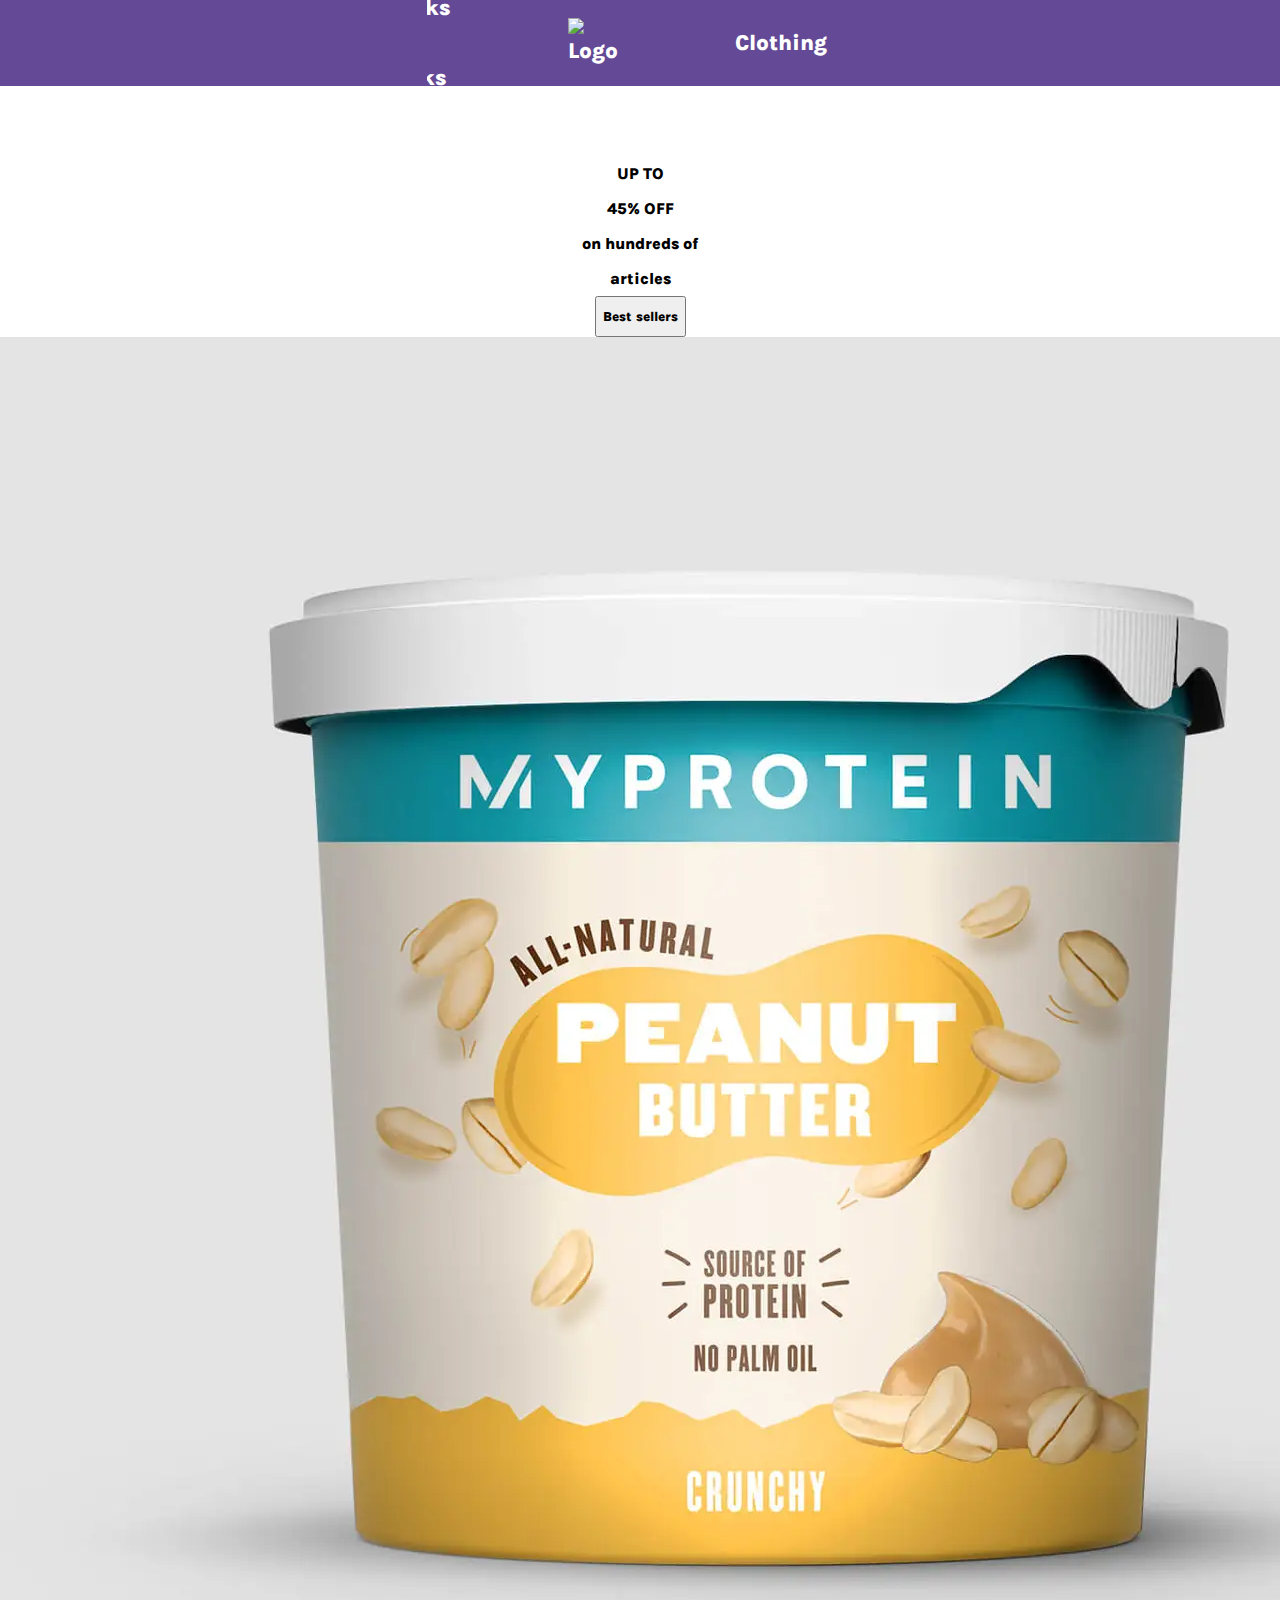
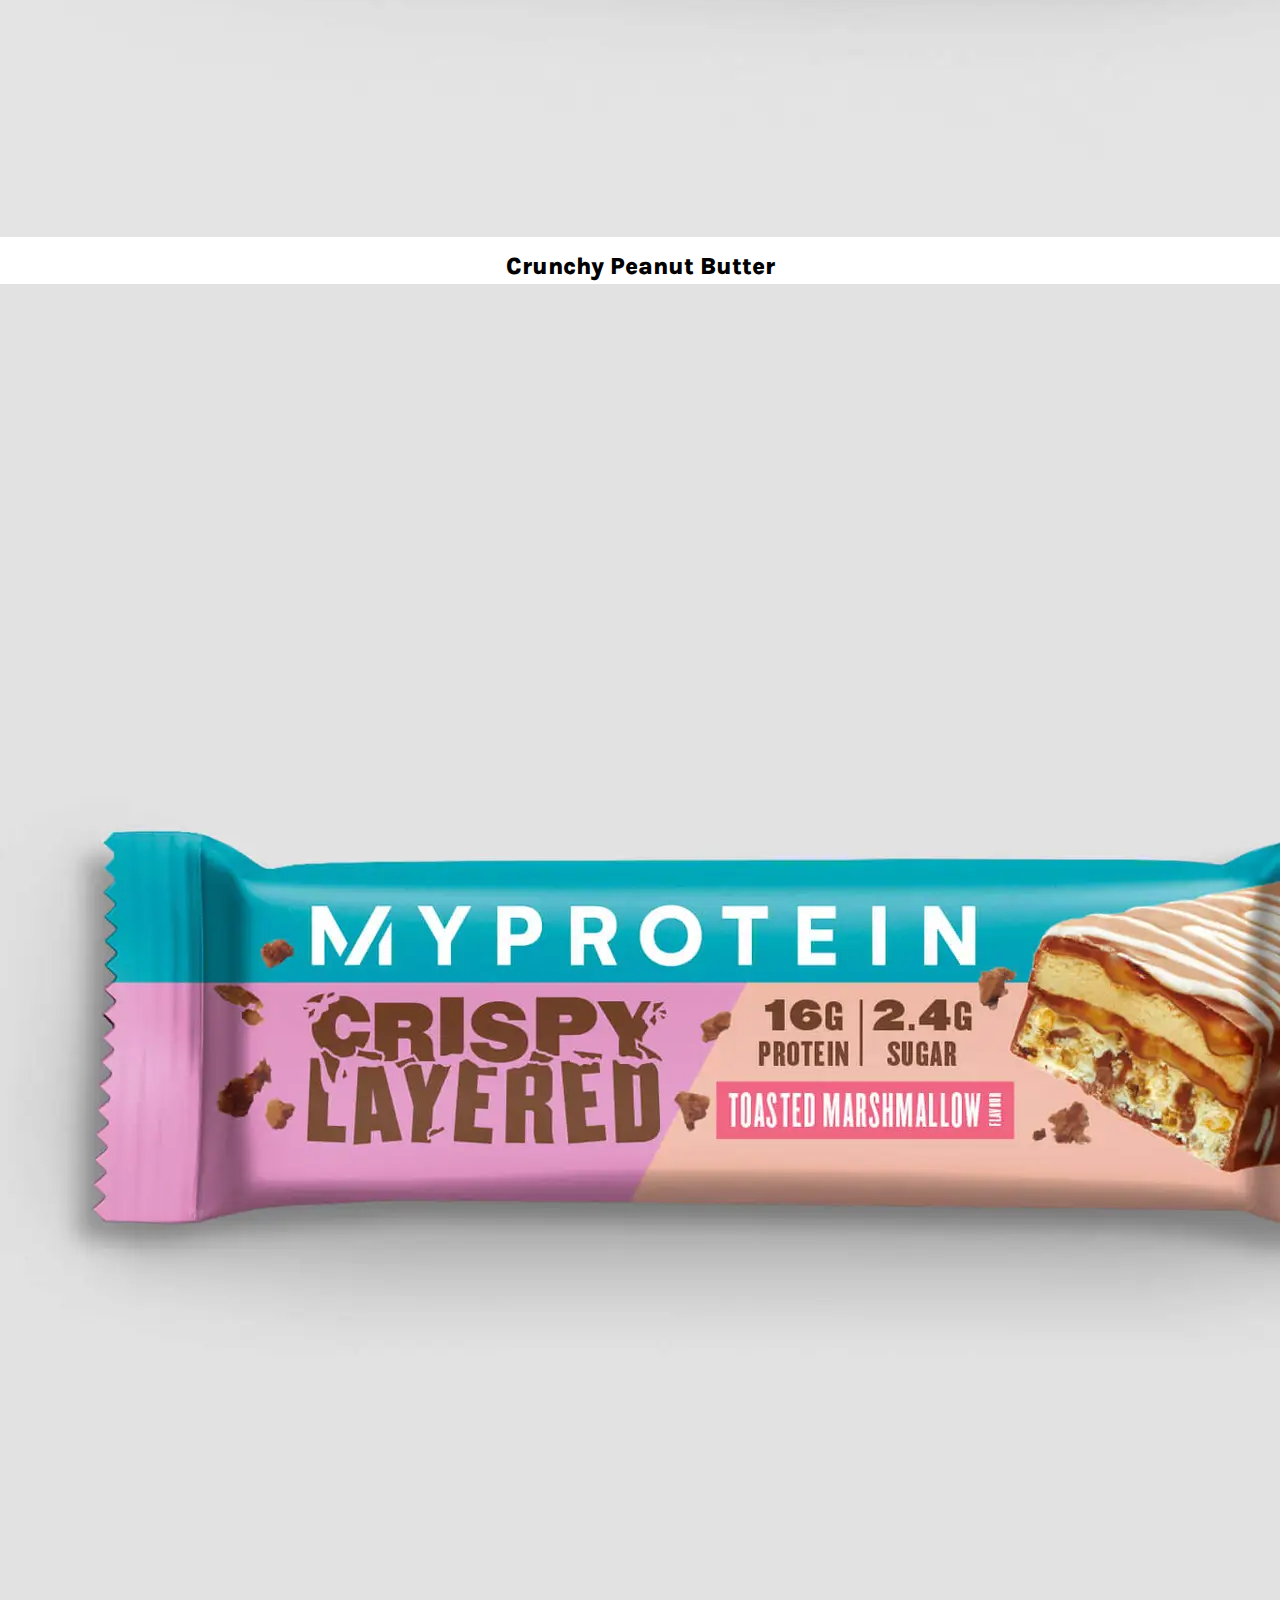
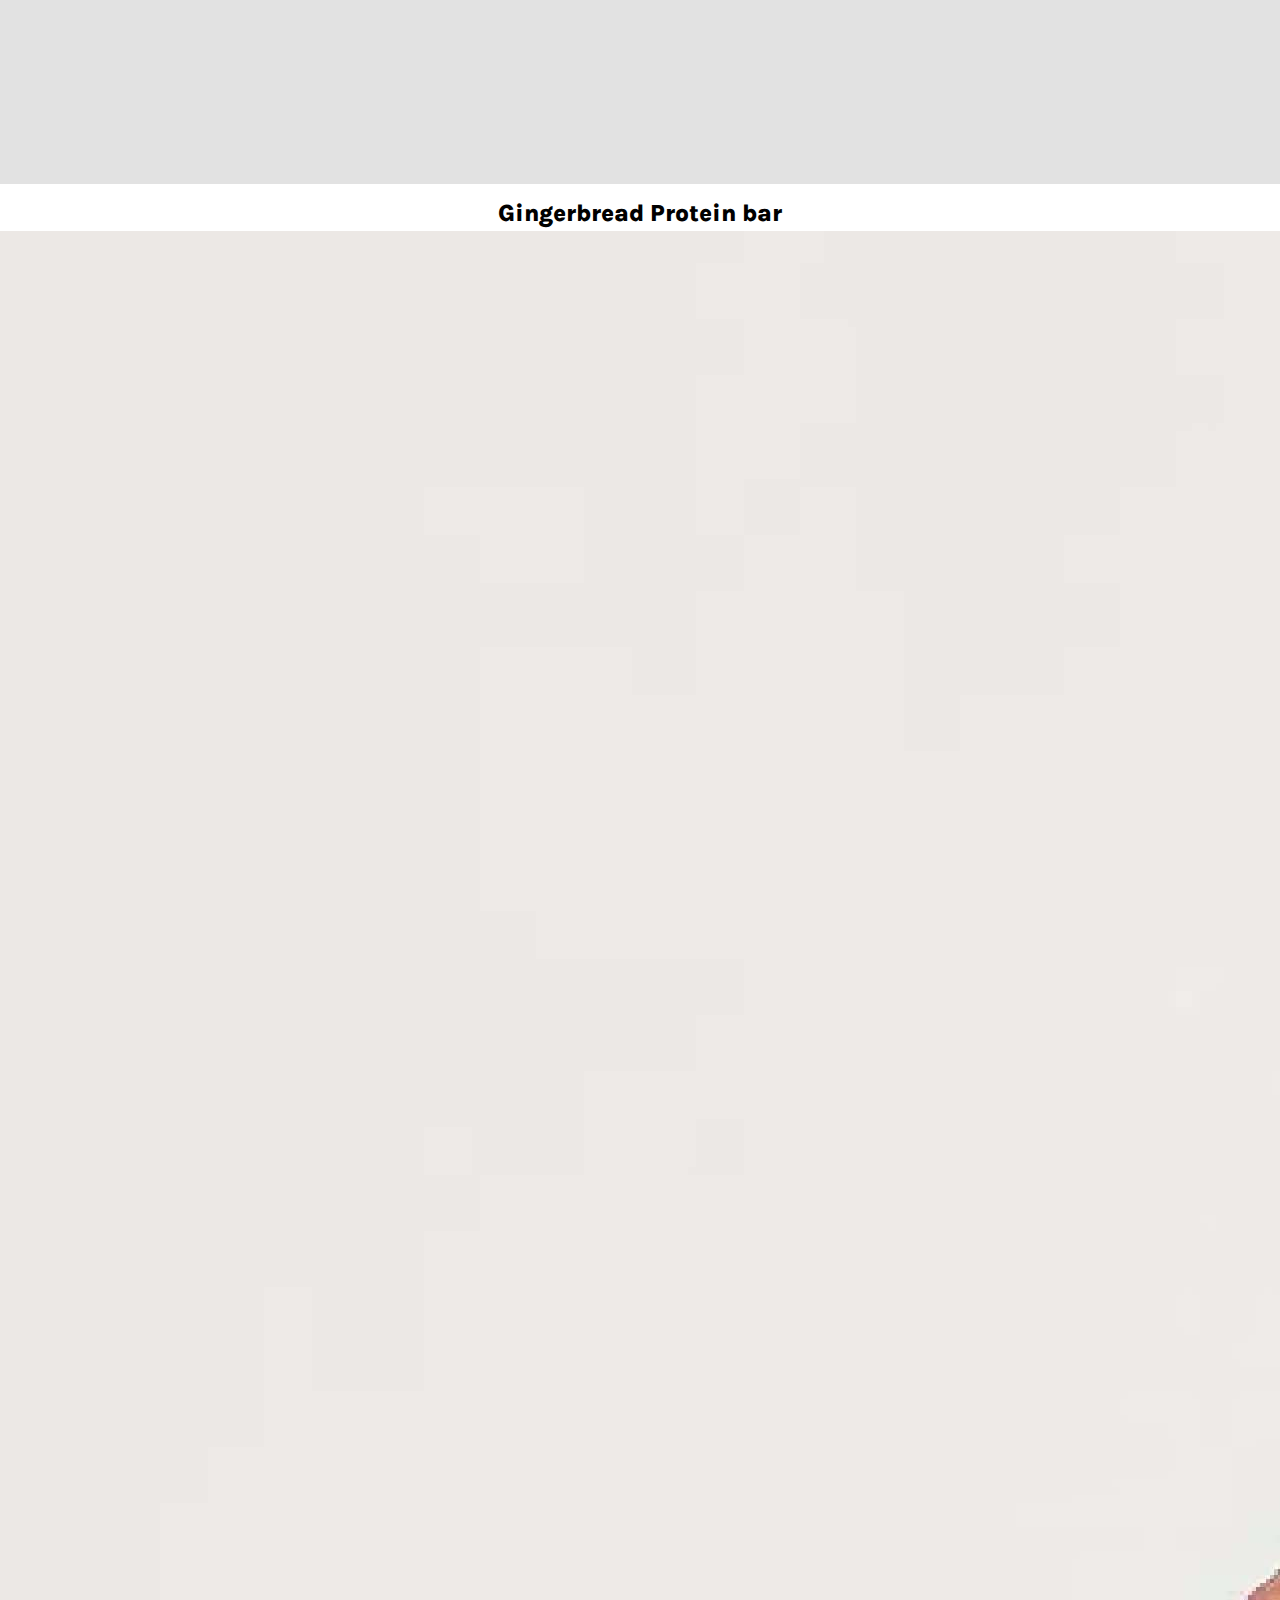
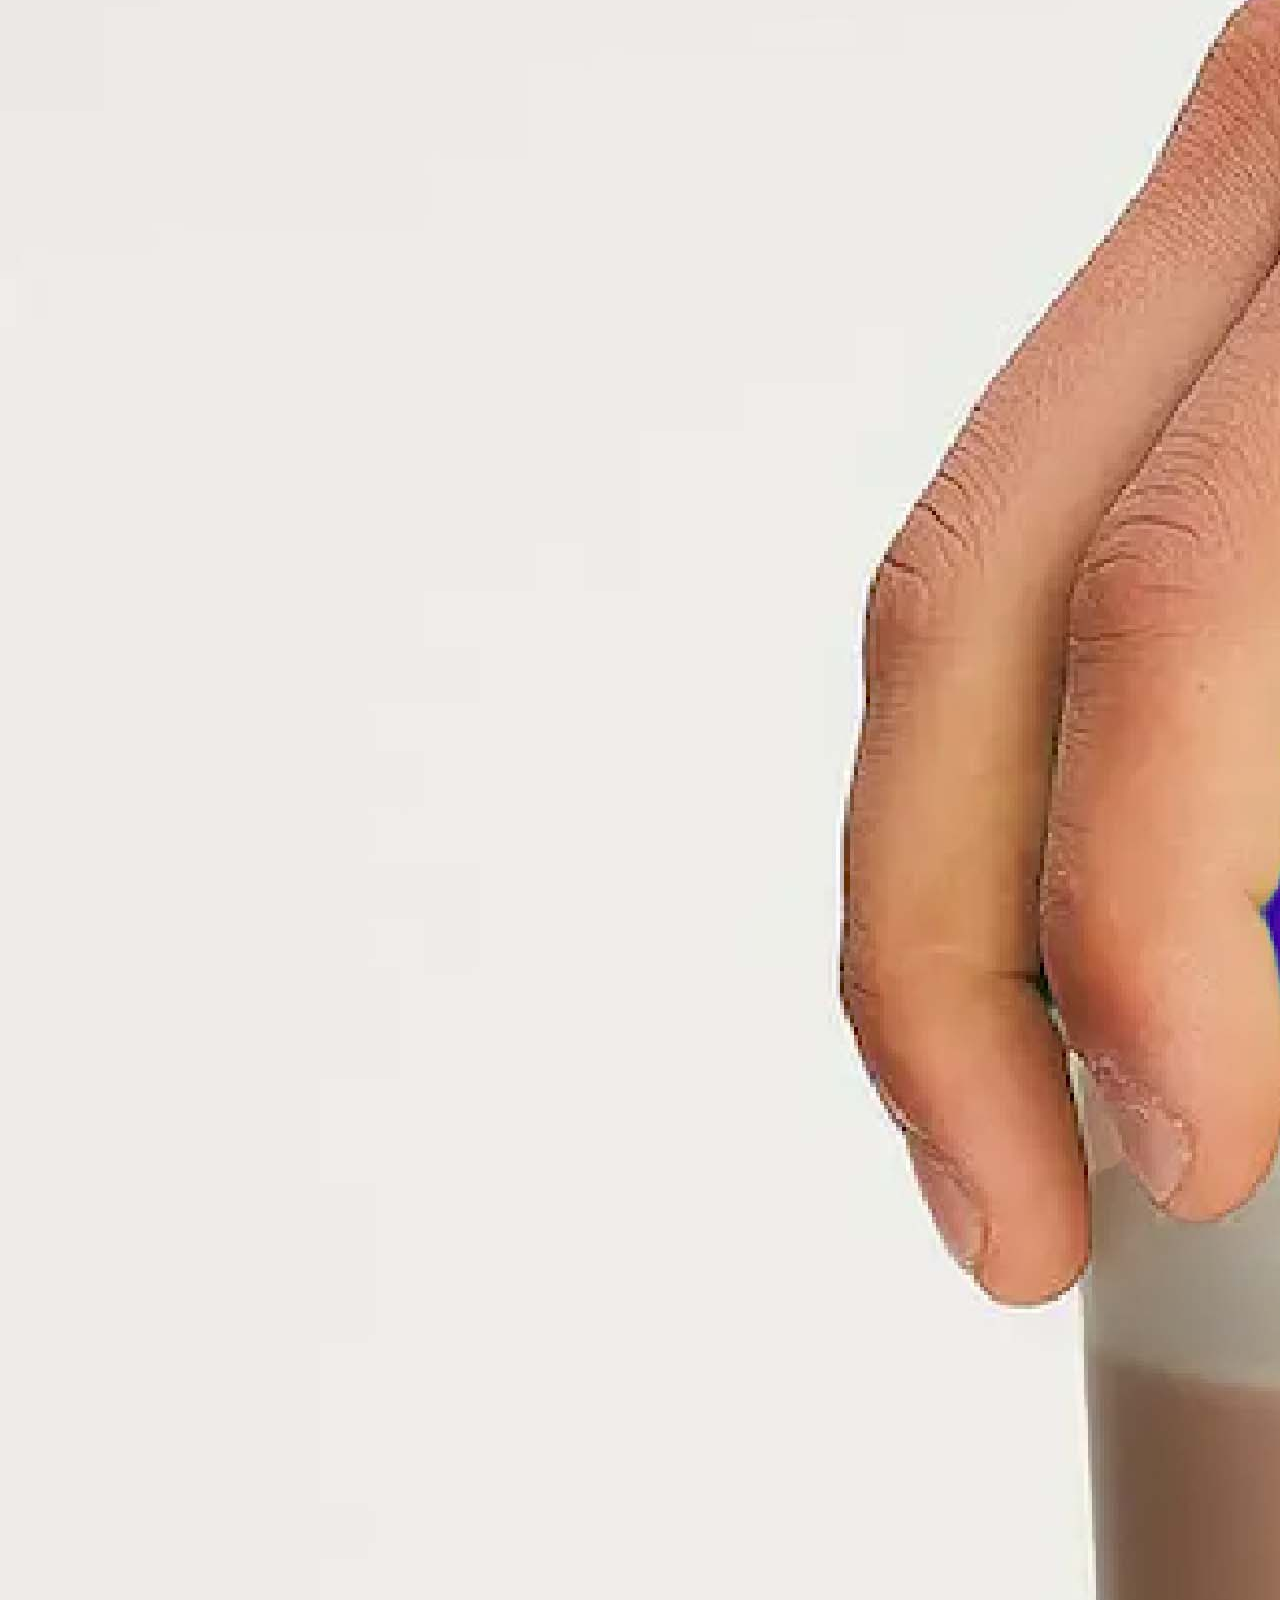
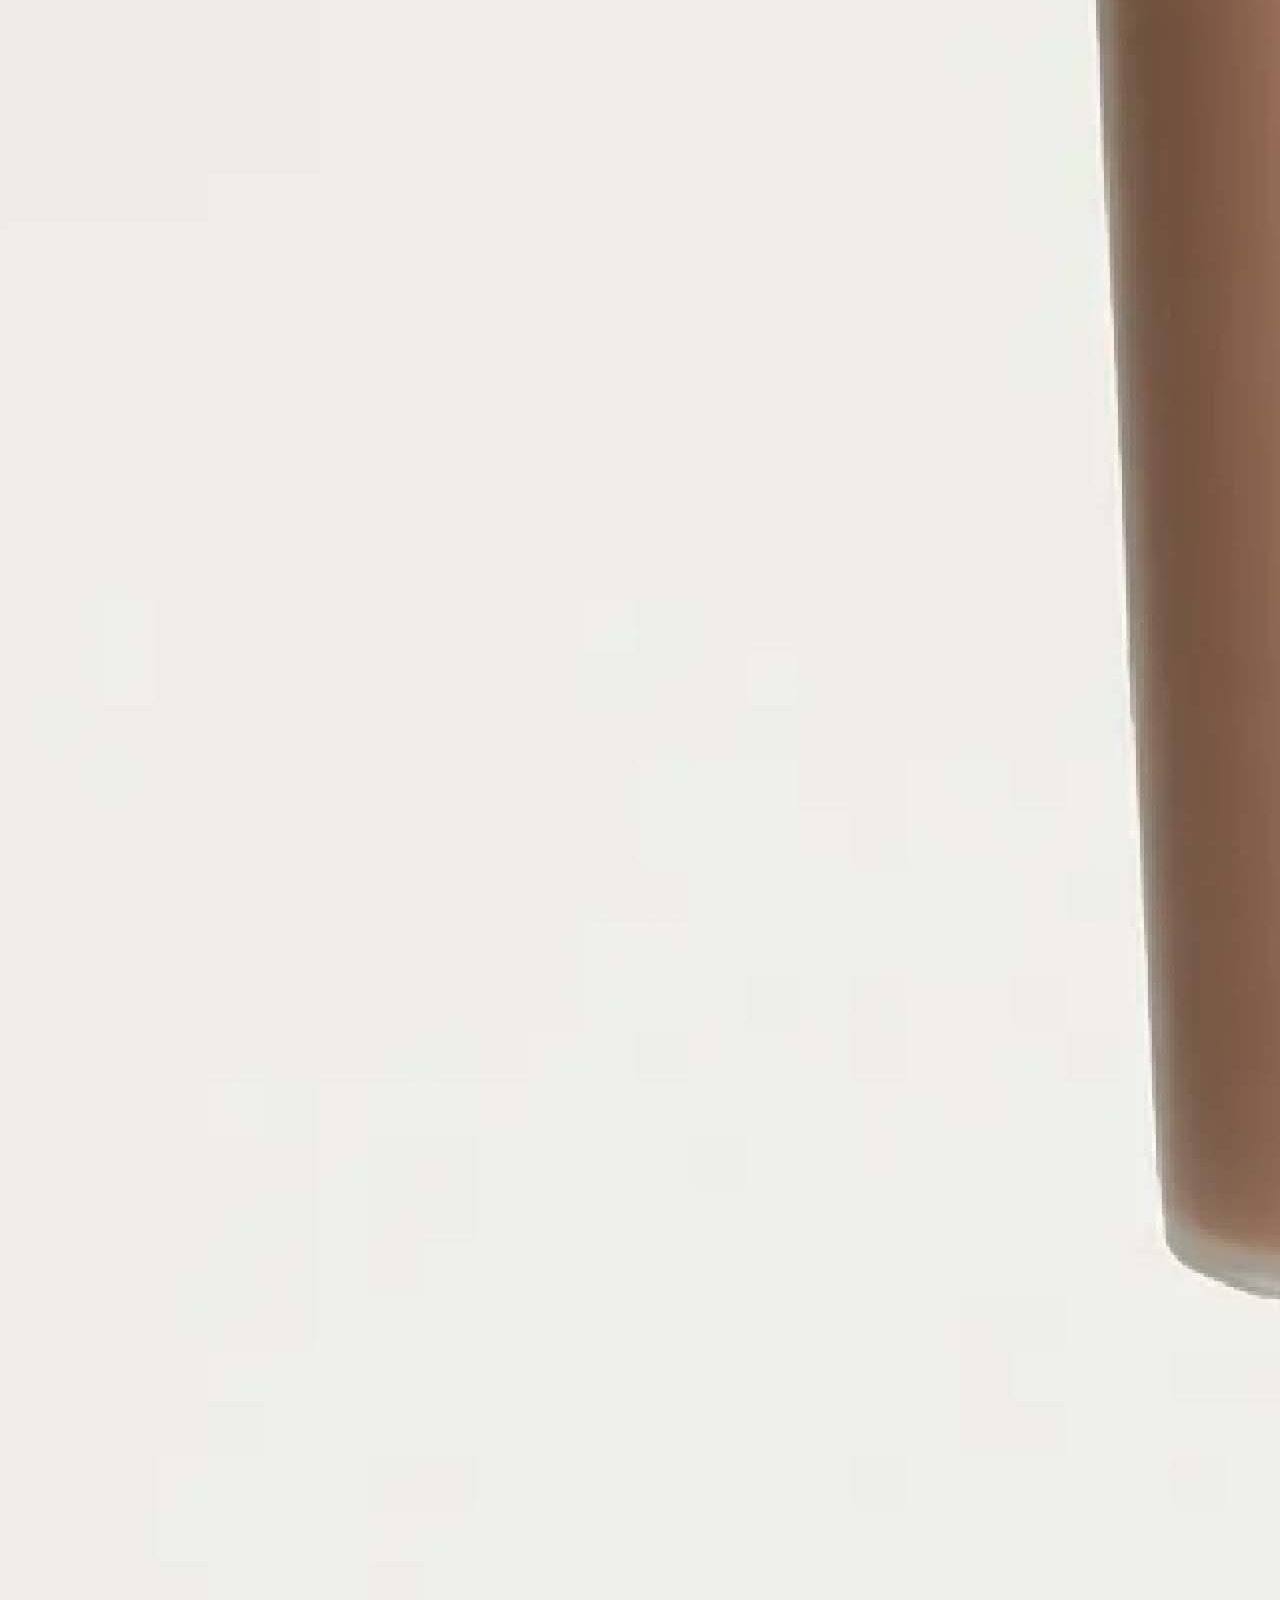
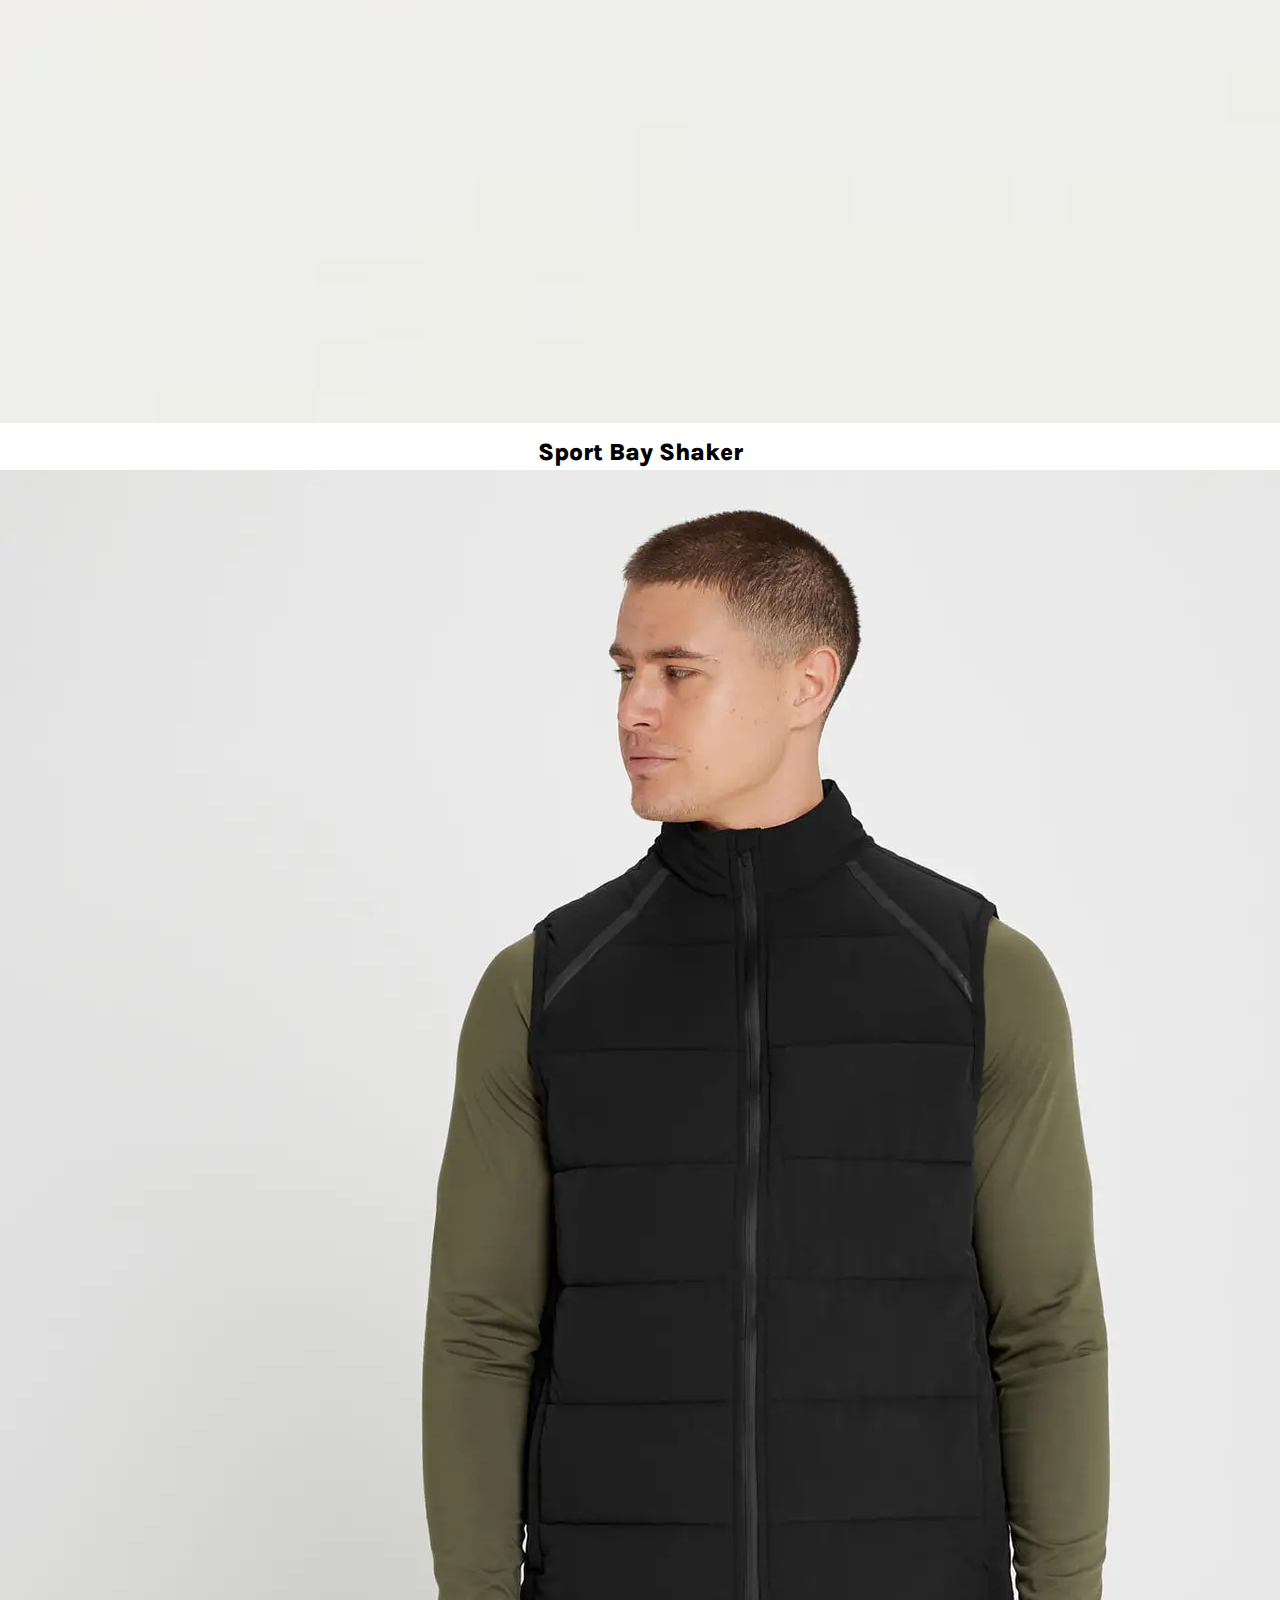
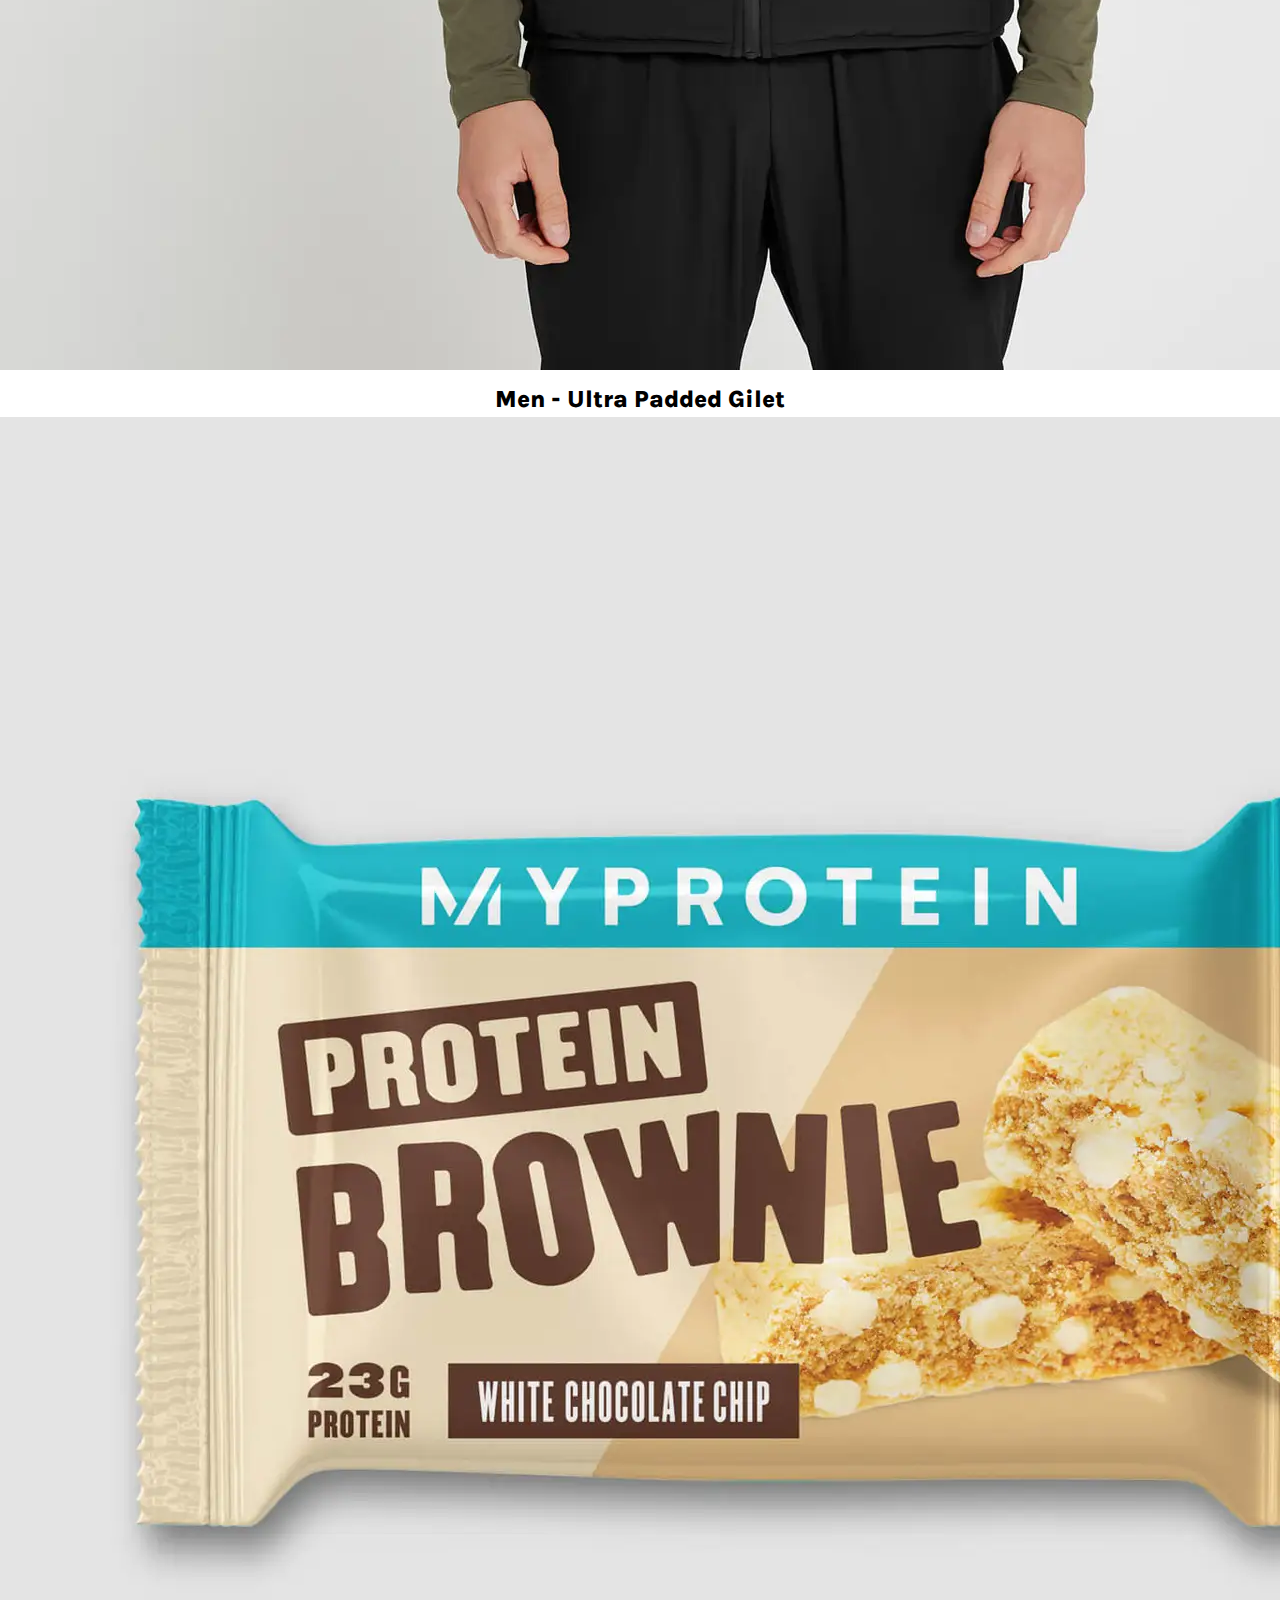
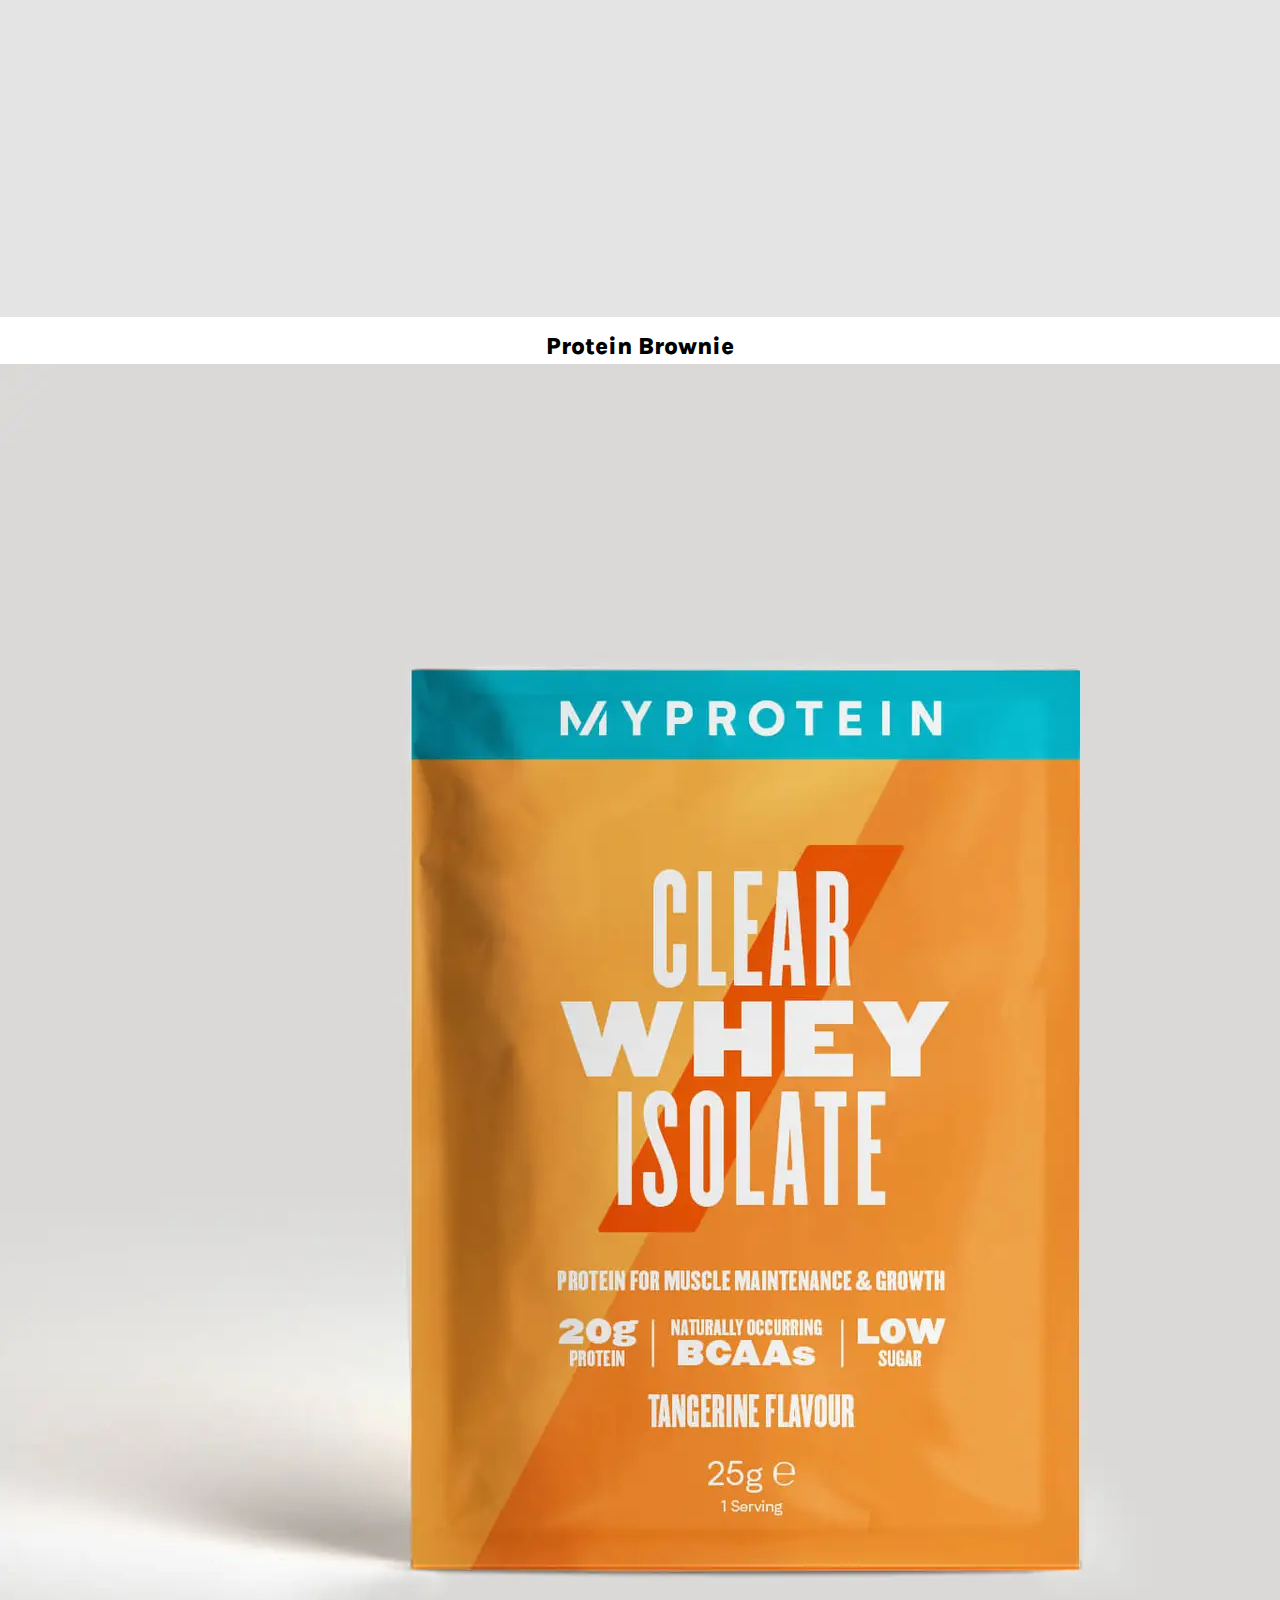
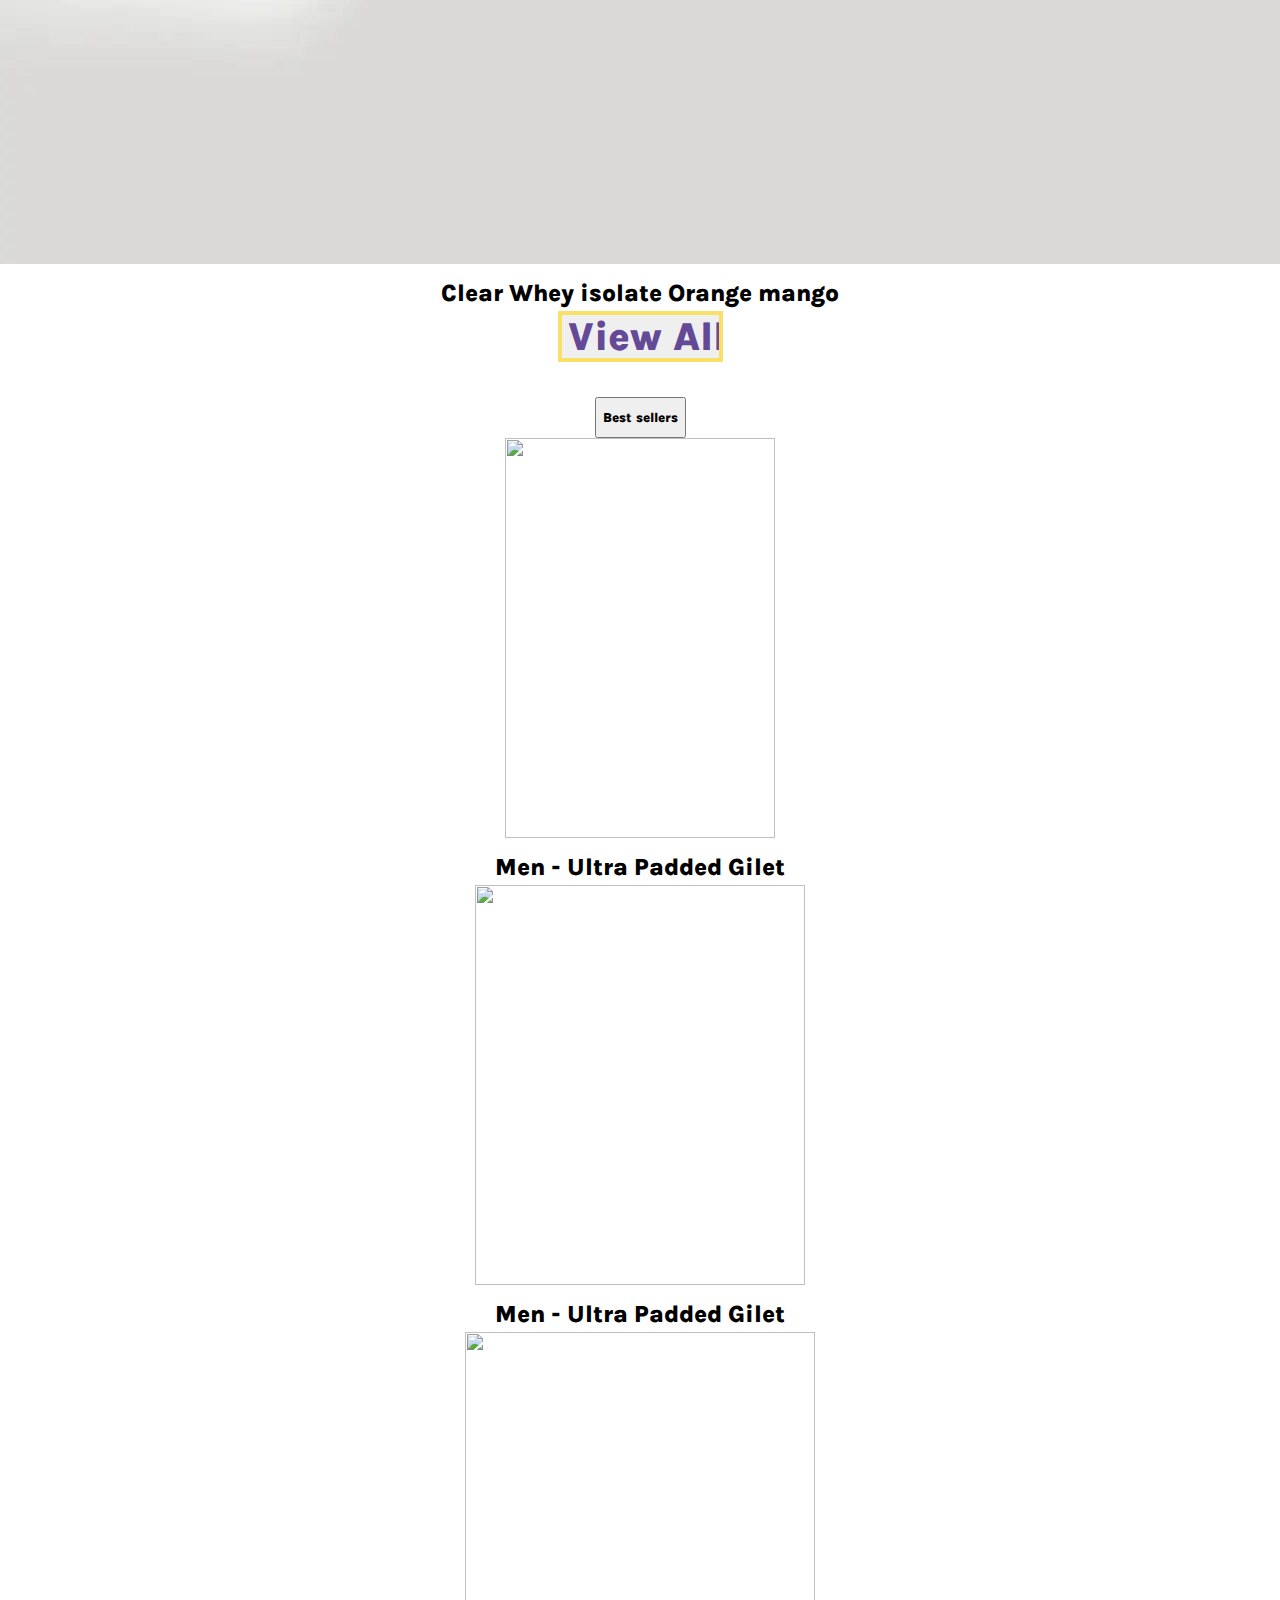
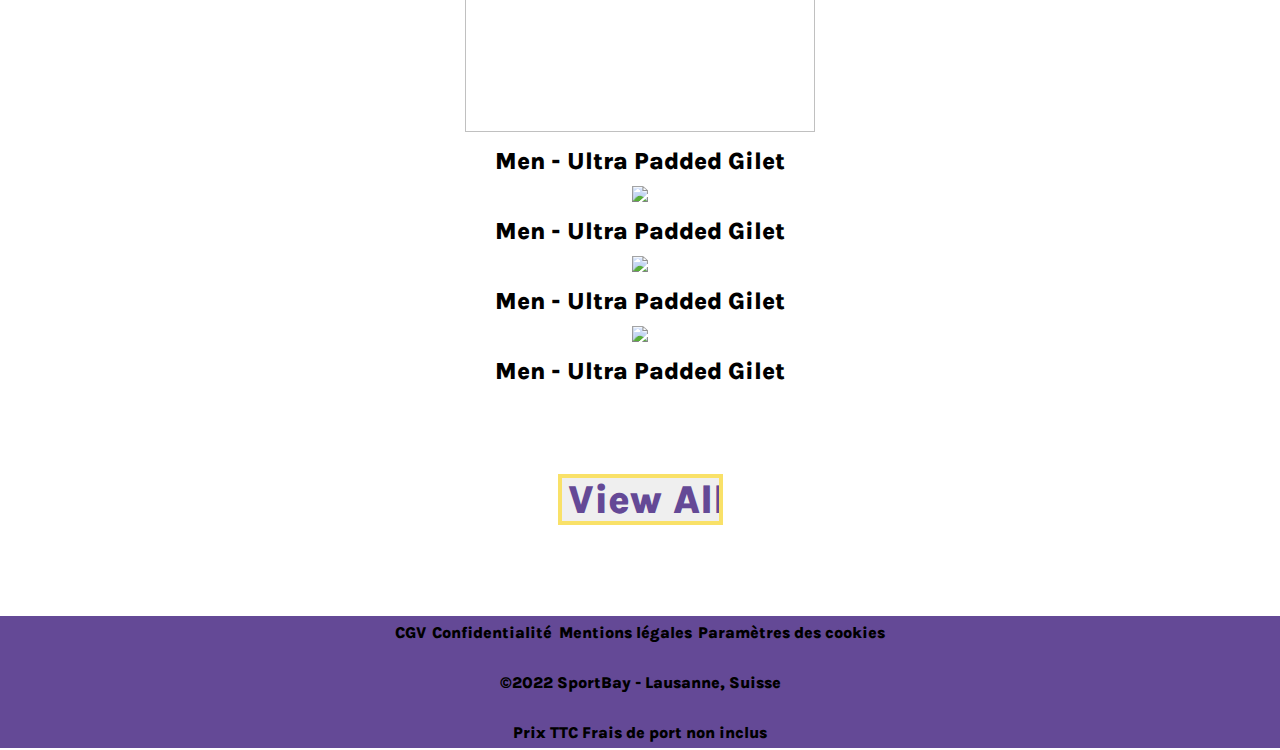
==== commit 8c2a3410: "Modify link to nav to the shop in main" ====
--- a/index.html
+++ b/index.html
@@ -1,242 +1,233 @@
 <!DOCTYPE html>
 <html lang="fr">
-  <head>
-    <meta charset="UTF-8" />
-    <meta http-equiv="X-UA-Compatible" content="IE=edge" />
-    <meta name="viewport" content="width=device-width, initial-scale=1.0" />
-<<<<<<< Updated upstream
-    <link rel="stylesheet" href="./CSS/main.css"/>
-    <link rel="stylesheet" href="./CSS/navbar.css"/>
-    <link rel="stylesheet" href="./CSS/logoprincipale.css"/>
-    <link rel="stylesheet" href="./CSS/basketball-image-promo.css"/>
-    <link rel="stylesheet" href="./CSS/bestSellers.css"/>
-    <link rel="stylesheet" href="./CSS/viewAllButton.css"/>
-    <link rel="stylesheet" href="./CSS/imageEscalade.css"/>
-    <link rel="stylesheet" href="./CSS/footer.css"/>
-    <script
-      src="https://kit.fontawesome.com/b75d74c466.js"
-      crossorigin="anonymous"></script>
-=======
-    <link rel="stylesheet" href="./CSS/main.css" />
-    <link rel="stylesheet" href="./CSS/navbar.css" />
-    <link rel="stylesheet" href="./CSS/bestSellers.css" />
-    <script
-      src="https://kit.fontawesome.com/b75d74c466.js"
-      crossorigin="anonymous"
-    ></script>
-    <title>Sport Bay</title>
-  </head>
-  <body>
-    <header>
-      <div class="cont-bar-nav">
-        <nav class="nav-desk">
-          <ul class="navbar-grp0"></ul>
-          <ul class="navbar-grp1">
-            <li><a href="#">Nutrition</a></li>
-            <li><a href="#">Snacks & Drinks</a></li>
-            <li class="active">
-              <a class="navbar-brand" href="./index.html"><img
+<head>
+  <meta charset="UTF-8" />
+  <meta http-equiv="X-UA-Compatible" content="IE=edge" />
+  <meta name="viewport" content="width=device-width, initial-scale=1.0" />
+  <link rel="stylesheet" href="./CSS/main.css"/>
+  <link rel="stylesheet" href="./CSS/navbar.css"/>
+  <link rel="stylesheet" href="./CSS/logoprincipale.css"/>
+  <link rel="stylesheet" href="./CSS/basketball-image-promo.css"/>
+  <link rel="stylesheet" href="./CSS/bestSellers.css"/>
+  <link rel="stylesheet" href="./CSS/viewAllButton.css"/>
+  <link rel="stylesheet" href="./CSS/imageEscalade.css"/>
+  <link rel="stylesheet" href="./CSS/footer.css"/>
+  <script
+          src="https://kit.fontawesome.com/b75d74c466.js"
+          crossorigin="anonymous"></script>
+  <title>Sport Bay</title>
+</head>
+<body>
+<header>
+  <div class="cont-bar-nav">
+    <nav class="nav-desk">
+      <ul class="navbar-grp0"></ul>
+      <ul class="navbar-grp1">
+        <li><a href="#">Nutrition</a></li>
+        <li><a href="#">Snacks & Drinks</a></li>
+        <li class="active">
+          <a class="navbar-brand" href="./index.html"><img
                   alt="Logo"
                   src="./images/logo--navBar.jpg"
                   class="logo--navBar"
-                  />
-              </a>
-            </li>
-            <li><a href="#">Clothing</a></li>
-            <li><a href="#">Climbing</a></li>
-            <li>
-          </ul>
-          <ul class="navbar-grp2">
-            <li>
-              <a href="#"><i class="fa-solid fa-magnifying-glass"></i></a>
-            </li>
-            <li>
-              <a href="#"><i class="fa-solid fa-user"></i></a>
-            </li>
-            <li>
-              <a href="#"><i class="fa-brands fa-shopify"></i></a>
-            </li>
-          </ul>
-        </nav>
-        <nav class="nav-phone">
-          <ul>
-            <li><a href="#"><i class="fa-solid fa-bars"></i></a></li>
-            <li>
-              <a href="#"><i class="fa-solid fa-magnifying-glass"></i></a>
-            </li>
-            <li class="active">
-              <a class="navbar-brand" href="./index.html">
-                <img
-                  alt="Logo"
-                  src="./images/Logo_SportBay 1.png"
-                  class="logo--navBar-phone"
-                  />
-              </a>
-            </li>
-            <li>
-              <a href="#"><i class="fa-solid fa-user"></i></a>
-            </li>
-            <li>
-              <a href="#"><i class="fa-brands fa-shopify"></i></a>
-            </li>
-          </ul>
-        </nav>
+          />
+          </a>
+        </li>
+        <li><a href="#">Clothing</a></li>
+        <li><a href="#">Climbing</a></li>
+        <li>
+      </ul>
+      <ul class="navbar-grp2">
+        <li>
+          <a href="#"><i class="fa-solid fa-magnifying-glass"></i></a>
+        </li>
+        <li>
+          <a href="#"><i class="fa-solid fa-user"></i></a>
+        </li>
+        <li>
+          <a href="./page-other-basket/basket.html"><i class="fa-brands fa-shopify"></i></a>
+        </li>
+      </ul>
+    </nav>
+    <nav class="nav-phone">
+      <ul>
+        <li><a href="#"><i class="fa-solid fa-bars"></i></a></li>
+        <li>
+          <a href="#"><i class="fa-solid fa-magnifying-glass"></i></a>
+        </li>
+        <li class="active">
+          <a class="navbar-brand" href="./index.html">
+            <img
+                    alt="Logo"
+                    src="./images/Logo_SportBay 1.png"
+                    class="logo--navBar-phone"
+            />
+          </a>
+        </li>
+        <li>
+          <a href="#"><i class="fa-solid fa-user"></i></a>
+        </li>
+        <li>
+          <a href="#"><i class="fa-brands fa-shopify"></i></a>
+        </li>
+      </ul>
+    </nav>
 
-      </div>
-    </header>
-    <article>
-      <div class="cont-logo">
-        <div>
-          <img
-            class="sportbay-logo-principale"
-            src="./images/sportbay-logo-principale.jpg"
-            alt=""
-            />
-        </div>
-      </div>
-      <div class="cont-first-image">
-        <div>
-          <img
-            class="basketball-image-promo"
-            src="./images/basketball-image-promo.png"
-            alt=""
-            />
-        <div class="groupe-navBar1">
-          <li><a href="#">Nutrition</a></li>
-          <li><a href="#">Snacks & Drink</a></li>
-          <li class="active">
-            <a class="navbar-brand" href="./index.html"
-              ><img
-                alt="Logo"
-                src="./images/logo--navBar.jpg"
-                class="logo--navBar"
-              />
-            </a>
-          </li>
-          <li><a href="#">Clothing</a></li>
-          <li><a href="#">Climbing</a></li>
-        </div>
-          <p class="baskeball-image-promo-text">
+  </div>
+</header>
+<article>
+  <div class="cont-logo">
+    <div>
+      <img
+              class="sportbay-logo-principale"
+              src="./images/sportbay-logo-principale.jpg"
+              alt=""
+      />
+    </div>
+  </div>
+  <div class="cont-first-image">
+    <div>
+      <img
+              class="basketball-image-promo"
+              src="./images/basketball-image-promo.png"
+              alt=""
+      />
+    </div>
+    <div>
+      <p class="baskeball-image-promo-text">
             <span class="baskeball-image-promo-big-line-text">
               UP TO <br />
               45% OFF
             </span>
-            <span class="baskeball-image-promo-mini-line-text">
+        <span class="baskeball-image-promo-mini-line-text">
               <br />
               on hundreds of <br />
               articles
             </span>
-          </p>
+      </p>
+    </div>
+  </div>
+  <div class="title-bestSellers">
+    <button>Best sellers</button>
+  </div>
+  <div class="bestSellers">
+    <div class="cont-img-title">
+    <img
+            id="img1"
+            src="./images/crunchy-peanutbutter.webp"
+            class="img-Best-Seller-1"
+    />
+      <h2>Crunchy Peanut Butter</h2>
+    </div>
+    <div class="cont-img-title">
+    <img
+            src="./images/bar-crispy-layered-purple-pink.webp"
+            class="img-Best-Seller-1"
+    />
+      <h2>Gingerbread Protein bar</h2>
+    </div>
+    <div class="cont-img-title">
+    <img src="./images/Mockup_Gourde.jpg" class="img-Best-Seller-1" />
+      <h2>Sport Bay Shaker</h2>
+    </div>
+    <div class="cont-img-title">
+    <img
+            src="./images/men-ultra-padded-gilet.webp"
+            class="img-Best-Seller-1"
+    />
+      <h2>Men - Ultra Padded Gilet</h2>
+    </div>
+    <div class="cont-img-title">
+    <img src="./images/protein-brownie.webp" class="img-Best-Seller-1" />
+    <h2>Protein Brownie</h2>
+  </div>
+  <div class="cont-img-title">
+    <img src="./images/clear-whey-orange.webp" class="img-Best-Seller-1"
+    />
+    <h2>Clear Whey isolate
+      Orange mango</h2>
+  </div>
+  </div>
+  <div class="btn-view-all">
+    <input type="button" value="View All">
+  </div>
+  <div class="cont-second-image">
+
+    <div>
+      <img
+              class="escalade-image-promo"
+              src="./images/Image promo 2.png"
+              alt=""
+      />
+    </div>
+  </div>
+  </div>
+  <div class="cont-second-image"></div>
+  <div class="title-bestSellers">
+    <button>Best sellers</button>
+  </div>
+  <div class="bestSellers">
+    <div class="cont-img-title">
+    <img
+            src="./images/Mockup_magnesie_liquide.jpg"
+            class="img-Best-Seller-2"
+            width = 270px;
+            height = 400px;
+    />
+      <h2>Men - Ultra Padded Gilet</h2>
+    </div>
+      <div class="cont-img-title">
+    <img
+            src="./images/Mockup_magnesie.jpg"
+            class="img-Best-Seller-2"
+            width = 330px;
+            height = 400px;
+    />
+        <h2>Men - Ultra Padded Gilet</h2>
+      </div>
+        <div class="cont-img-title">
+    <img src="./images/rugne-chalk-bag.webp" class="img-Best-Seller-2"
+         width = 350px;
+         height = 400px; />
+          <h2>Men - Ultra Padded Gilet</h2>
         </div>
-      </div>
-        <div class="title-bestSellers">
-          <button>Best sellers</button>
-        </div>
-        <div class="bestSellers">
-          <img
-            src="./images/crunchy-peanutbutter.webp"
-            class="img-Best-Seller-1"
-            />
-          <img
-            src="./images/bar-crispy-layered-purple-pink.webp"
-            class="img-Best-Seller-1"
-            />
-          <img src="./images/Mockup_Gourde.jpg" class="img-Best-Seller-1" />
-          <img
-            src="./images/men-ultra-padded-gilet.webp"
-            class="img-Best-Seller-1"
-            />
-          <img src="./images/protein-brownie.webp" class="img-Best-Seller-1" />
-          <img src="./images/clear-whey-orange.webp" class="img-Best-Seller-1"
-            />
-      </div>
-        <div class="btn-view-all">
-          <input type="button" value="View All">
-        </div>
-      <div class="cont-second-image">
+          <div class="cont-img-title">
+    <img
+            src="./images/chaussons-tenaya-tarifa.jpg"
+            class="img-Best-Seller-1"
+    />
+            <h2>Men - Ultra Padded Gilet</h2>
+            </div>
+              <div class="cont-img-title">
+    <img src="./images/chaussons-testarossa.webp" class="img-Best-Seller-1" />
+              <h2>Men - Ultra Padded Gilet</h2>
+            </div>
+              <div class="cont-img-title">
+    <img src="./images/chaussons-scarpa-instinct-vs.jpg" class="img-Best-Seller-1" />
+    <h2>Men - Ultra Padded Gilet</h2>
+  </div>
+  </div>
 
-        <div>
-          <img
-            class="escalade-image-promo"
-            src="./images/Image promo 2.png"
-            alt=""
-            />
-        </div>
-      </div>
-    </div>
-    <span></span>
-    <div class="cont-logo"></div>
-    <div class="cont-first-image"></div>
-    <div class="cont-bestSellers-1">
-      <button>Best sellers</button>
-      <div class="bestSellers-haut">
-        <img
-          src="./images/crunchy-peanutbutter.webp"
-          class="img-Best-Seller-1"
-        />
-        <img
-          src="./images/bar-crispy-layered-purple-pink.webp"
-          class="img-Best-Seller-1"
-        />
-        <img src="./images/Mockup_Gourde.jpg" class="img-Best-Seller-1" />
-      </div>
-      <div class="bestSellers-bas">
-        <img
-          src="./images/men-ultra-padded-gilet.webp"
-          class="img-Best-Seller-1"
-        />
-        <img src="./images/protein-brownie.webp" class="img-Best-Seller-1" />
-        <img src="./images/clear-whey-orange.webp" class="img-Best-Seller-1" />
-      </div>
-    </div>
-    <div class="cont-second-image"></div>
-      <div class="title-bestSellers">
-        <button>Best sellers</button>
-      </div>
-      <div class="bestSellers">
-        <img 
-          src="./images/Mockup_magnesie_liquide.jpg"
-          class="img-Best-Seller-2"
-          width = 270px;
-          height = 400px;
-        />
-        <img
-          src="./images/Mockup_magnesie.jpg"
-          class="img-Best-Seller-2"
-          width = 330px;
-          height = 400px;
-        />
-        <img src="./images/rugne-chalk-bag.webp" class="img-Best-Seller-2"
-        width = 350px;
-        height = 400px; />
-        <img
-          src="./images/chaussons-tenaya-tarifa.jpg"
-          class="img-Best-Seller-1"
-        />
-        <img src="./images/chaussons-testarossa.webp" class="img-Best-Seller-1" />
-        <img src="./images/chaussons-scarpa-instinct-vs.jpg" class="img-Best-Seller-1" />
-      </div>
-
-      <div class="btn-view-all-bottom">
-        <input type="button" value="View All">
-      </div>
-  </article>
-      <footer>
-        <div class="cont-footer">
-        <ul class="footer-Group1">
-          <li>CGV</li>
-          <li>Confidentialité</li>
-          <li>Mentions légales</li>
-          <li>Paramètres des cookies</li>
-        </ul>
-        <ul class="footer-Group2">
-          <li>©2022 SportBay - Lausanne, Suisse</li>
-        </ul>
-        <ul class="footer-Group3">
-          <li>Prix TTC Frais de port non inclus</li>
-        </ul>
-        </div>
-      </footer>
-    </div>
-  </body>
+  <div class="btn-view-all-bottom">
+    <input type="button" value="View All">
+  </div>
+</article>
+<footer>
+  <div class="cont-footer">
+    <ul class="footer-Group1">
+      <li>CGV</li>
+      <li>Confidentialité</li>
+      <li>Mentions légales</li>
+      <li>Paramètres des cookies</li>
+    </ul>
+    <ul class="footer-Group2">
+      <li>©2022 SportBay - Lausanne, Suisse</li>
+    </ul>
+    <ul class="footer-Group3">
+      <li>Prix TTC Frais de port non inclus</li>
+    </ul>
+  </div>
+</footer>
+</div>
+</body>
 </html>--- a/CSS/main.css
+++ b/CSS/main.css
@@ -134,18 +134,25 @@
   border-collapse: collapse;
   border-spacing: 0;
 }
-body{ 
-  min-height: 100vh; margin:0; 
+
+body {
+  min-height: 100vh;
+  margin: 0;
 }
-header{ 
-  min-height:50px;
+
+header {
+  min-height: 50px;
 }
+
 footer {
-  min-height:50px;
+  min-height: 50px;
 }
-body{ 
-  display:flex; flex-direction:column; 
+
+body {
+  display: flex;
+  flex-direction: column;
 }
-article{ 
-  flex:1; 
+
+article {
+  flex: 1;
 }--- a/CSS/footer.css
+++ b/CSS/footer.css
@@ -10,20 +10,23 @@
     width: 100%;
     bottom: 0;
     padding: 0;
-    text-align: center;
+    height: 132px;
+    display: flex;
+    flex-direction: column;
+    align-items: center;
     justify-content: center;
-    display: grid;
-    height: 132px;
 }
-
-
 
 .cont-footer>.footer-Group1 {
     display: flex;
     text-align: center;
+    flex-direction: row;
     padding: 0;
     margin: 0;
     width: 491px;
+    justify-content: space-between;
+    margin-bottom: 15px;
+
 }
 
 .cont-footer>.footer-Group2 {
@@ -32,6 +35,8 @@
     padding: 0;
     margin: 0;
     width: 491px;
+    margin-bottom: 15px;
+    justify-content: center;
 }
 
 
@@ -41,10 +46,12 @@
     padding: 0;
     margin: 0;
     width: 491px;
+    justify-content: center;
+
 }
 
 
-@media screen and (max-width : 1110px) {
+@media screen and (max-width : 414px) {
     .cont-footer {
         height: 208px;
     }
@@ -54,8 +61,20 @@
         flex-direction: row;
     }
 
-    .footer-Group1 {
+    .cont-footer>.footer-Group1 {
         display: flex;
         flex-direction: column;
+        margin-bottom: 0px;
     }
+
+    .cont-footer>.footer-Group1 li {
+        margin-bottom: 15px;
+    }
+
+    .cont-footer>.footer-Group2 {
+        margin-bottom: 15px;
+        margin-top: 0px;
+
+    }
+
 }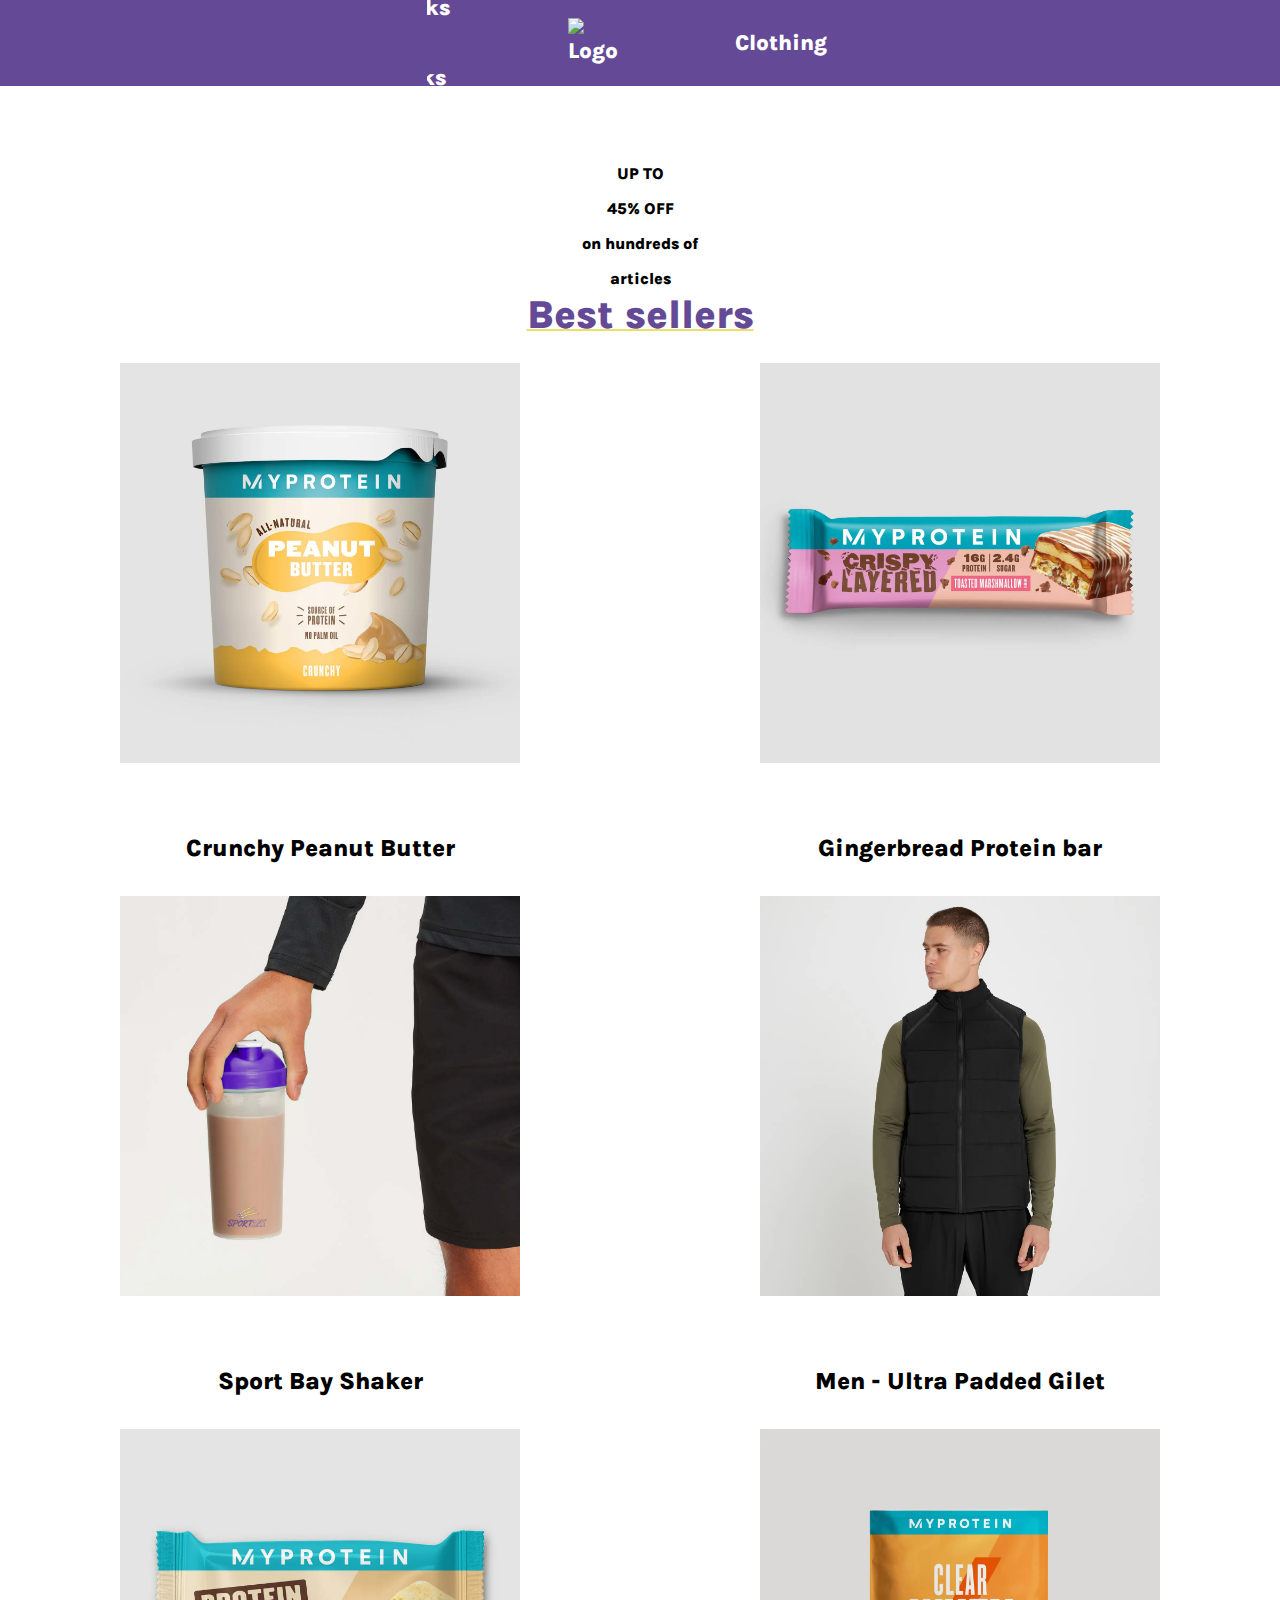
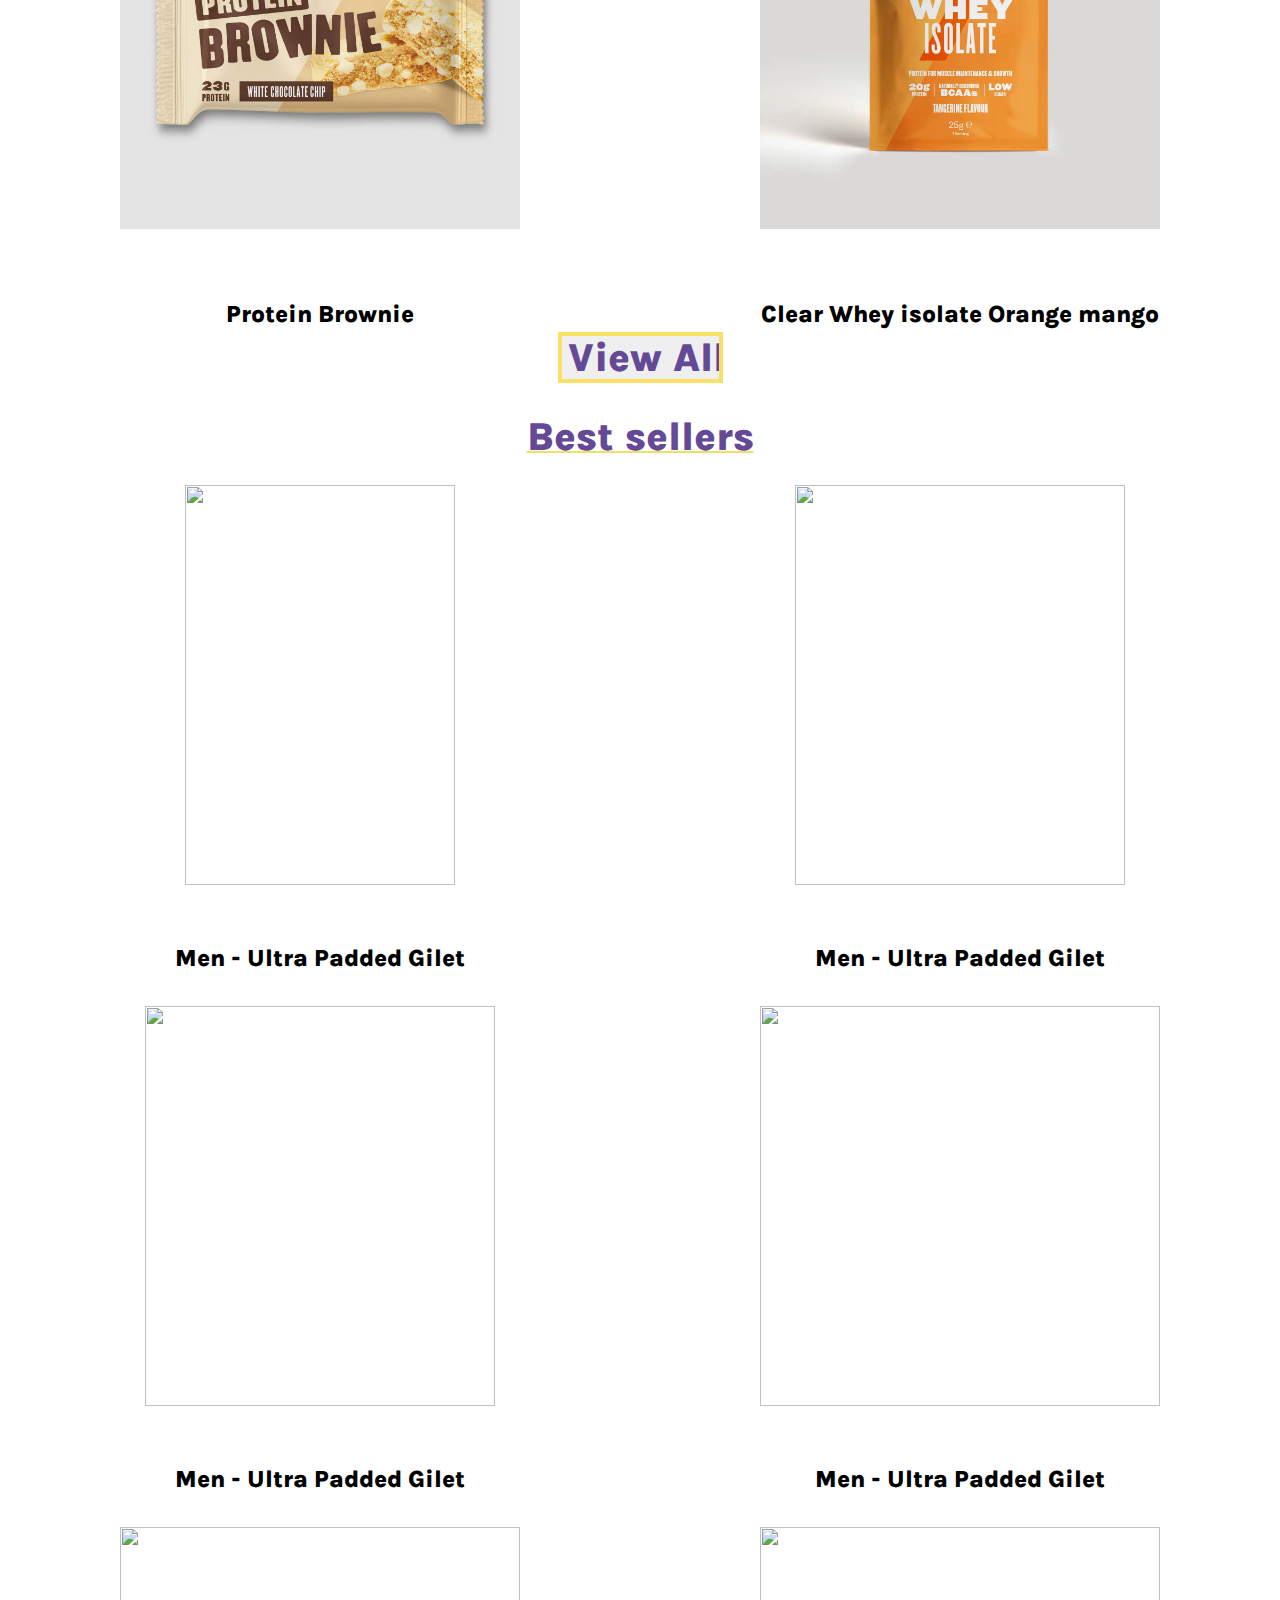
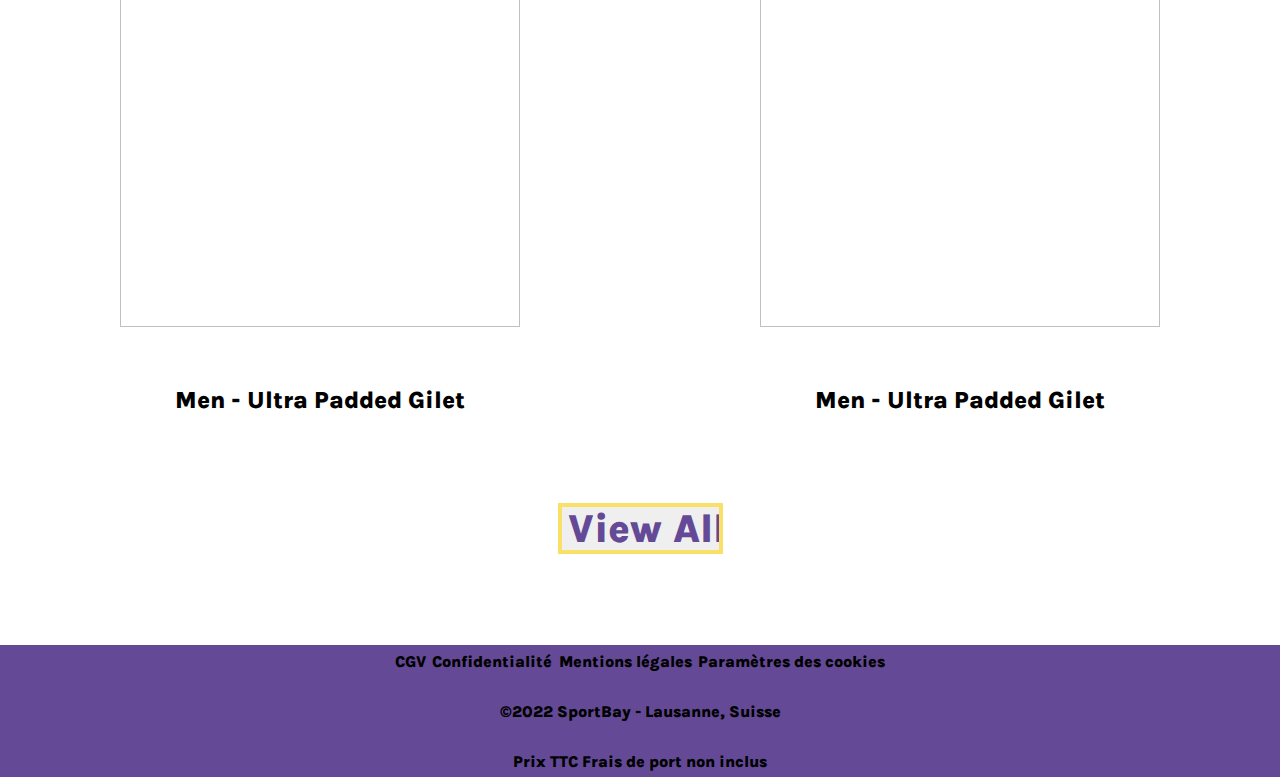
==== commit 03743cc2: "Merge branch 'main' into main" ====
--- a/index.html
+++ b/index.html
@@ -45,7 +45,7 @@
           <a href="#"><i class="fa-solid fa-user"></i></a>
         </li>
         <li>
-          <a href="./page-other-basket/basket.html"><i class="fa-brands fa-shopify"></i></a>
+          <a href="./page-other-basket/basket.html/"><i class="fa-brands fa-shopify"></i></a>
         </li>
       </ul>
     </nav>
--- a/CSS/bestSellers.css
+++ b/CSS/bestSellers.css
@@ -1,75 +1,99 @@
-<<<<<<< Updated upstream
 .bestSellers {
-  display: grid;
-  justify-items: center;
-  align-items: center;
-  grid-template-columns: repeat(3, 1fr);
-  grid-template-rows: repeat(2, 1fr);
+    display: grid;
+    justify-items: center;
+    align-items: center;
+    grid-template-columns: repeat(3, 1fr);
+    grid-template-rows: repeat(2, 1fr);
 }
+
 .title-bestSellers {
-  display: grid;
-  justify-items: center;
+    display: grid;
+    justify-items: center;
 }
+
 .title-bestSellers > button {
-=======
-.cont-bestSellers-1 > button {
->>>>>>> Stashed changes
-  color: #644996;
-  background-color: white;
-  border: none;
-  text-decoration: underline #ede068 2px;
-  font-size: 40px;
+    color: #644996;
+    background-color: white;
+    border: none;
+    text-decoration: underline #ede068 2px;
+    font-size: 40px;
 }
+
 .img-Best-Seller-1 {
-  width: 400px;
-  height: 400px;
-  padding: 56px;
-  padding-top: 30px;
+    width: 400px;
+    height: 400px;
+    padding: 56px;
+    padding-top: 30px;
 }
-<<<<<<< Updated upstream
+
 .img-Best-Seller-2 {
-  padding: 56px;
-  padding-top: 30px;
+    padding: 56px;
+    padding-top: 30px;
 }
-@media screen and (min-width:2050px){
-  .bestSellers{
+
+@media screen and (min-width: 2050px) {
+    .bestSellers {
+        display: grid;
+        grid-template-columns: repeat(4, 1fr);
+        grid-template-rows: repeat(2, 1fr);
+    }
+
+    .title-bestSellers > button {
+        color: #644996;
+        background-color: white;
+        border: none;
+        text-decoration: underline #ede068 2px;
+        font-size: 50px;
+    }
+
+    .img-Best-Seller-1 {
+        display: grid;
+        grid-template-rows: repeat(2, 1fr);
+    }
+}
+
+@media screen and (max-width: 1500px) {
+    .bestSellers {
+        display: grid;
+        grid-template-columns: repeat(2, 1fr);
+        grid-template-rows: repeat(2, 1fr);
+    }
+}
+
+@media screen and (max-width: 1000px) {
+    .bestSellers {
+        display: grid;
+        grid-template-columns: repeat(1, 1fr);
+        grid-template-rows: repeat(1, 1fr);
+    }
+
+    .title-bestSellers > button {
+        color: #644996;
+        background-color: white;
+        border: none;
+        text-decoration: underline #ede068 2px;
+        font-size: 20px;
+    }
+}
+
+@media screen and (max-width: 500px) {
+    .img-Best-Seller-1 {
+        width: 160px;
+        height: 160px;
+        padding: 30px;
+        padding-top: 10px;
+    }
+
+    .img-Best-Seller-2 {
+        width: 100px;
+        height: 160px;
+        padding: 30px;
+        padding-top: 10px;
+        margin-left: 10px;
+    }
+}
+
+.cont-bestSellers-1 {
     display: grid;
-    grid-template-columns: repeat(4, 1fr);
-    grid-template-rows: repeat(2, 1fr);
-  }
+    justify-content: center;
 }
-@media screen and (max-width:1500px){
-  .bestSellers{
-    display: grid;
-    grid-template-columns: repeat(2, 1fr);
-    grid-template-rows: repeat(2, 1fr);
-  }
-}
-@media screen and (max-width:1000px){
-  .bestSellers{
-    display: grid;
-    grid-template-columns: repeat(1, 1fr);
-    grid-template-rows: repeat(1, 1fr);
-  }
-}
-@media screen and (max-width:500px){
-  .img-Best-Seller-1 {
-    width: 200px;
-    height: 200px;
-    padding: 30px;
-    padding-top: 10px;
-  }
-  .img-Best-Seller-2 {
-    width: 140px;
-    height: 200px;
-    padding: 30px;
-    padding-top: 10px;
-    margin-left: 10px;
-  }
-}
-=======
-.cont-bestSellers-1 {
-  display: grid;
-  justify-content: center;
-}
->>>>>>> Stashed changes
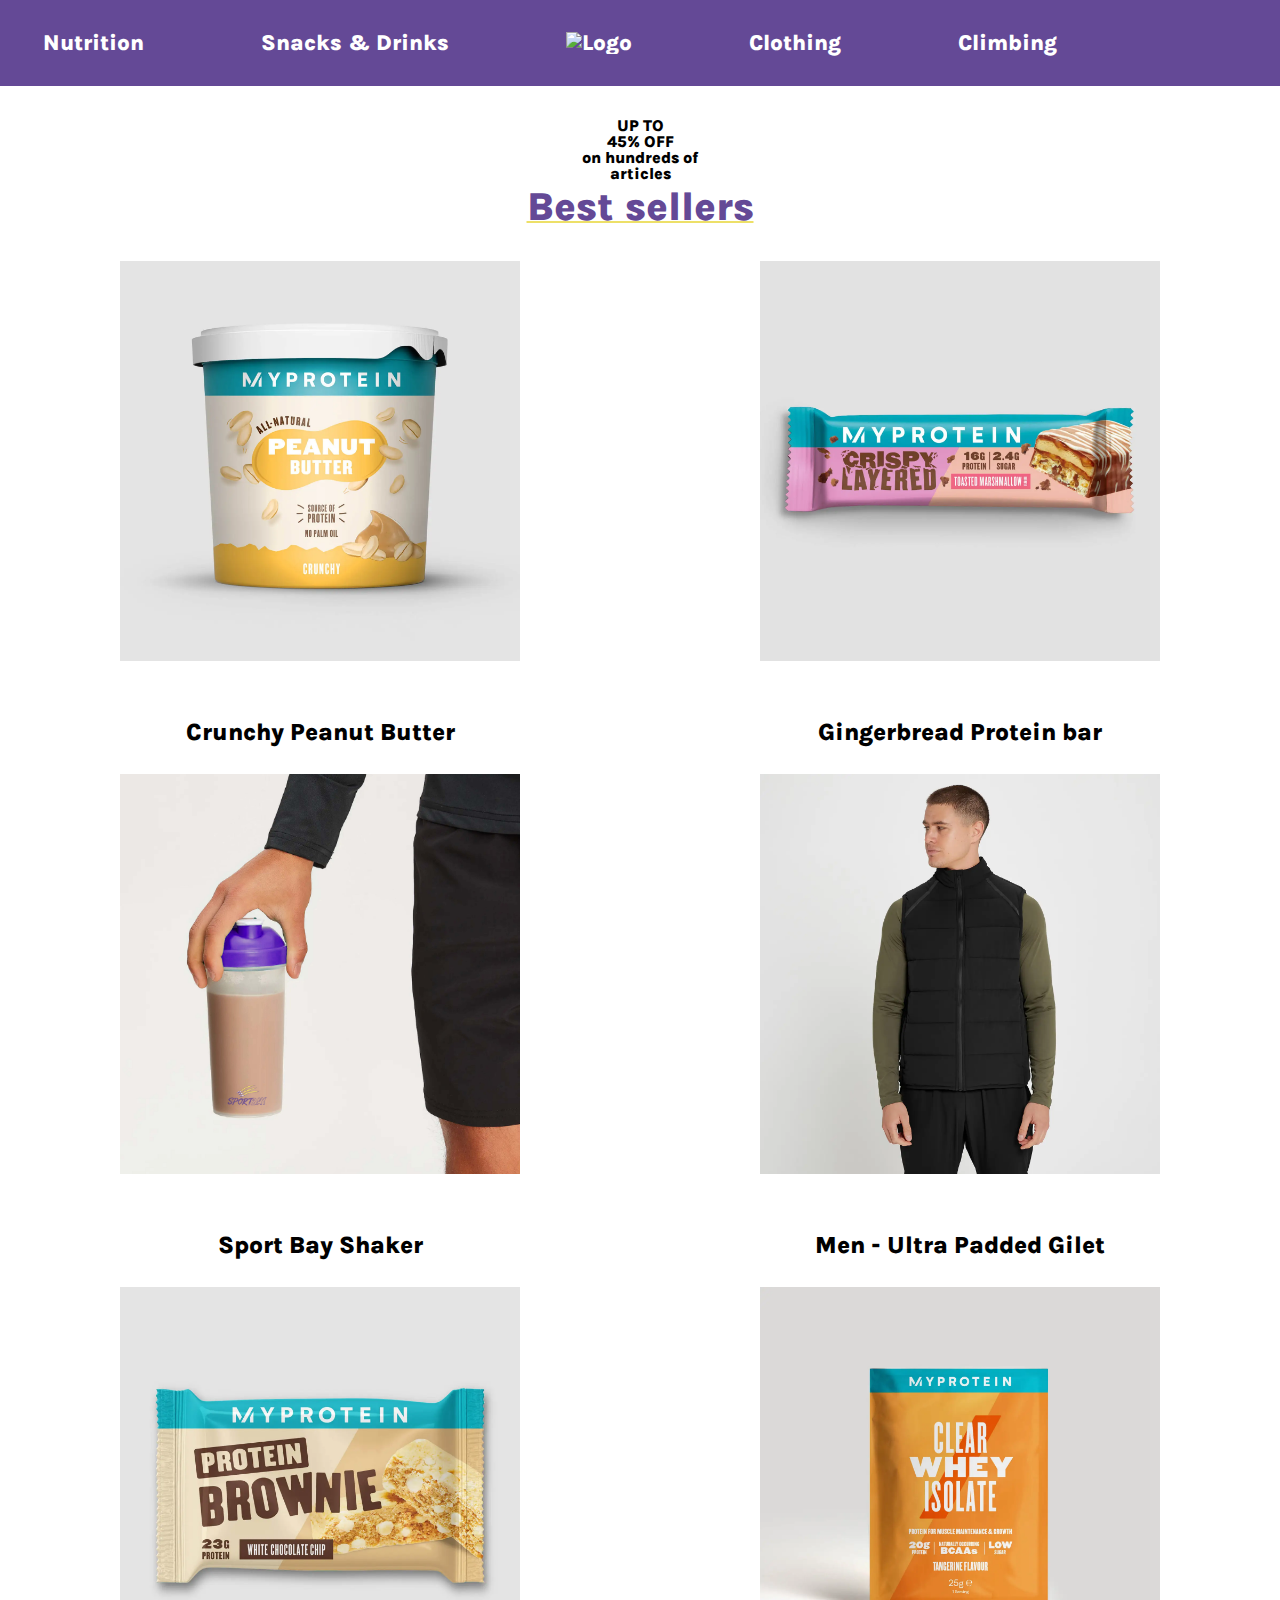
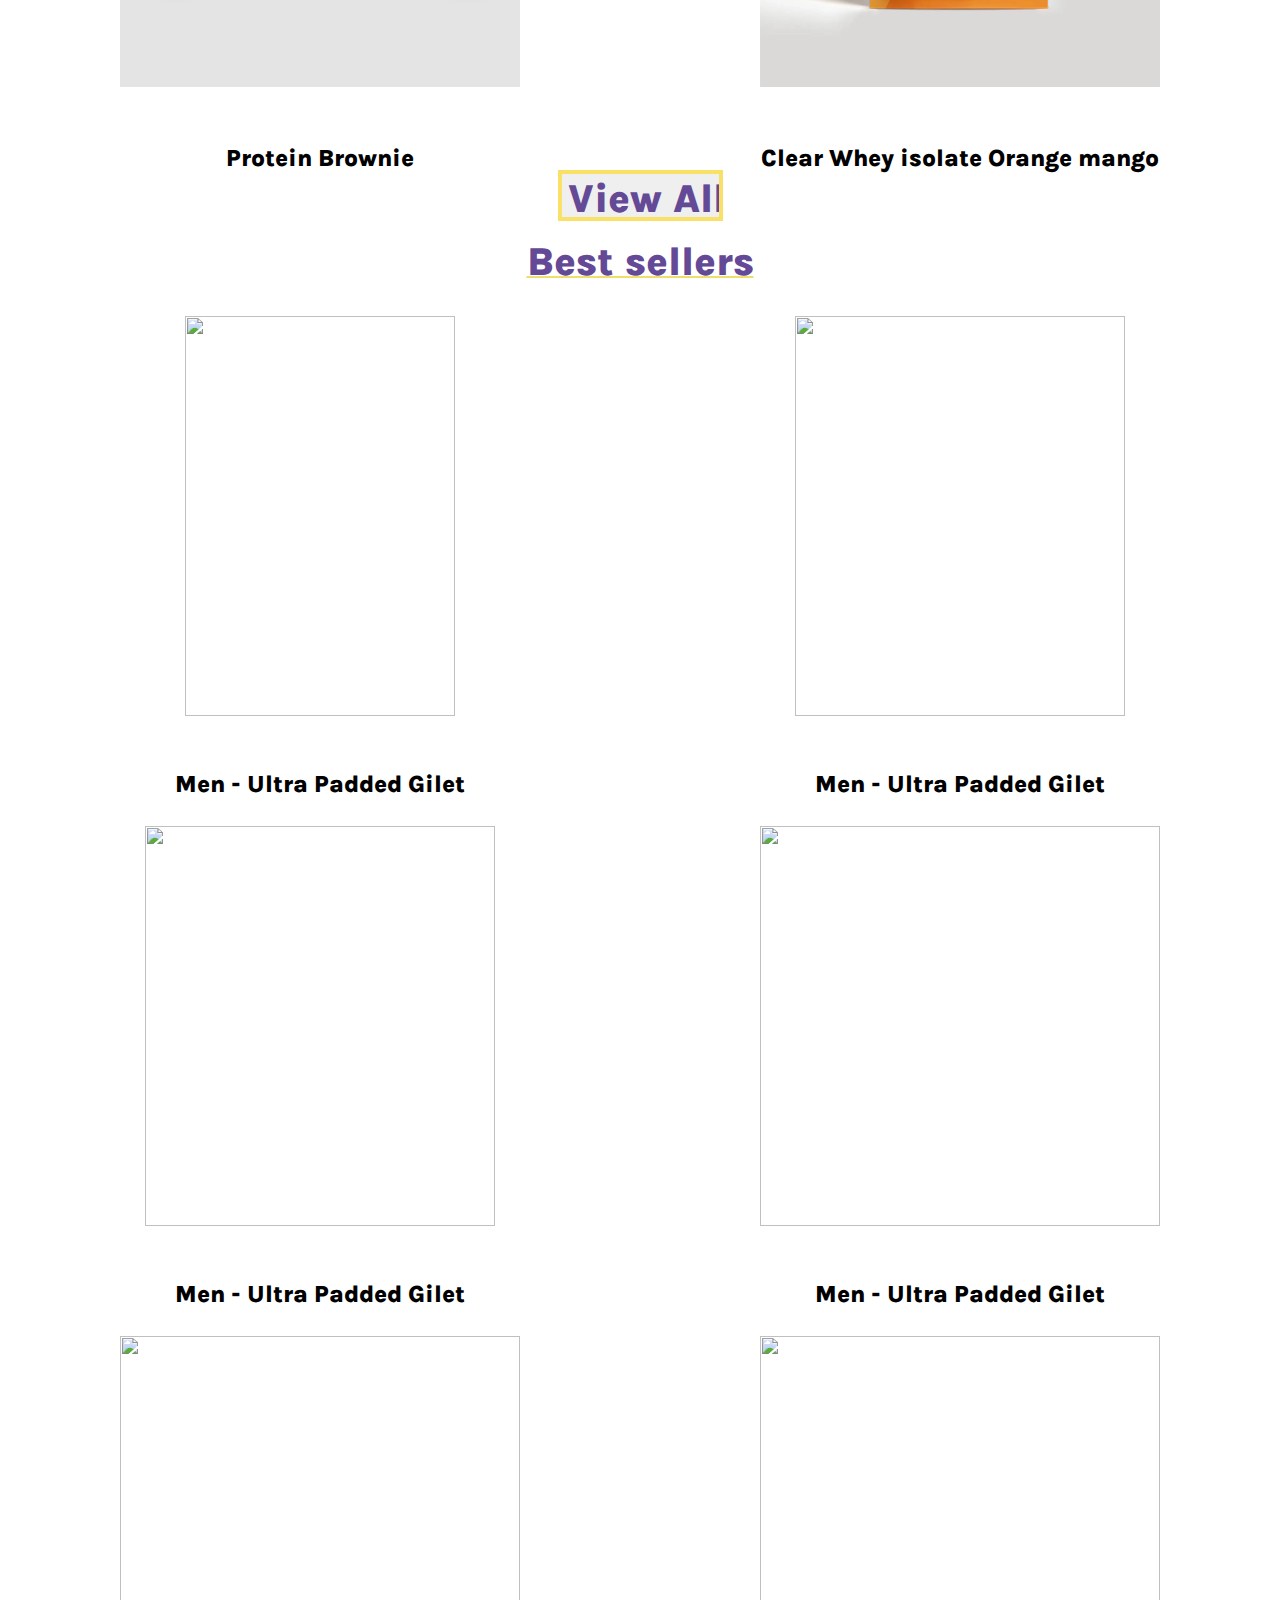
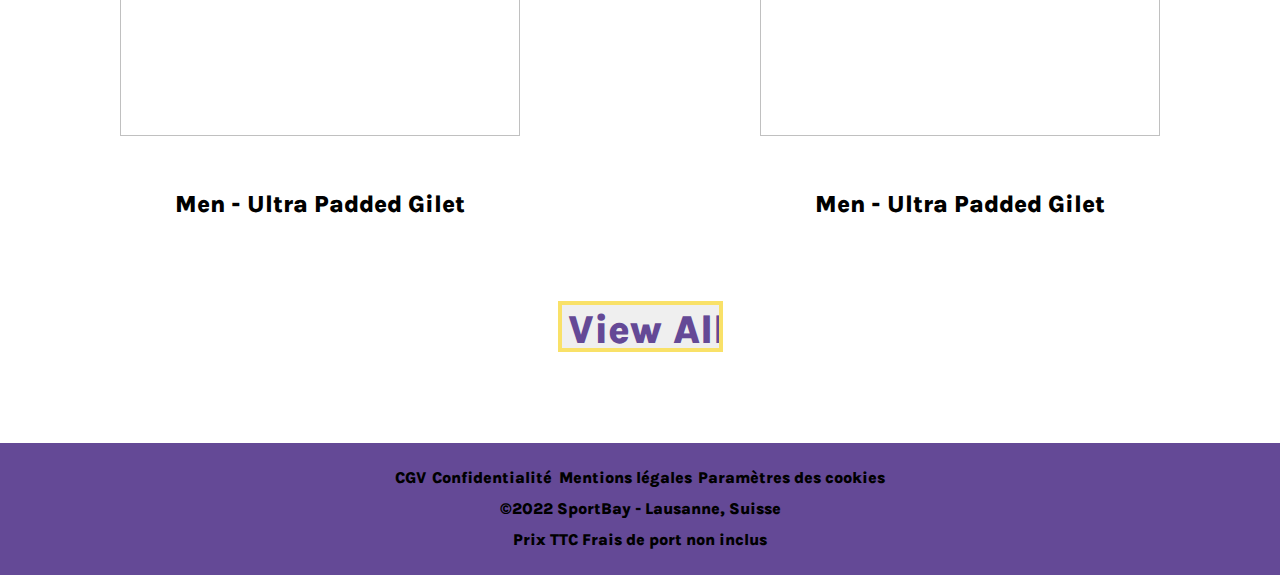
==== commit 11a77b37: "Merge pull request #90 from maudelinDS/main" ====
--- a/index.html
+++ b/index.html
@@ -26,9 +26,10 @@
         <li><a href="#">Nutrition</a></li>
         <li><a href="#">Snacks & Drinks</a></li>
         <li class="active">
-          <a class="navbar-brand" href="./index.html"><img
+          <a class="navbar-brand" href="/index.html">
+            <img
                   alt="Logo"
-                  src="./images/logo--navBar.jpg"
+                  src="/images/logo--navBar.jpg"
                   class="logo--navBar"
           />
           </a>
@@ -45,7 +46,7 @@
           <a href="#"><i class="fa-solid fa-user"></i></a>
         </li>
         <li>
-          <a href="./page-other-basket/basket.html/"><i class="fa-brands fa-shopify"></i></a>
+          <a href="/page-other-basket/basket.html"><i class="fa-brands fa-shopify"></i></a>
         </li>
       </ul>
     </nav>
@@ -56,10 +57,10 @@
           <a href="#"><i class="fa-solid fa-magnifying-glass"></i></a>
         </li>
         <li class="active">
-          <a class="navbar-brand" href="./index.html">
+          <a class="navbar-brand" href="/index.html">
             <img
                     alt="Logo"
-                    src="./images/Logo_SportBay 1.png"
+                    src="/images/Logo_SportBay 1.png"
                     class="logo--navBar-phone"
             />
           </a>
--- a/CSS/main.css
+++ b/CSS/main.css
@@ -1,81 +1,81 @@
 * {
-/ html,
-body,
-div,
-span,
-applet,
-object,
-iframe,
-h1,
-h2,
-h3,
-h4,
-h5,
-h6,
-p,
-blockquote,
-pre,
-a,
-abbr,
-acronym,
-address,
-big,
-cite,
-code,
-del,
-dfn,
-em,
-img,
-ins,
-kbd,
-q,
-s,
-samp,
-small,
-strike,
-strong,
-sub,
-sup,
-tt,
-var,
-b,
-u,
-i,
-center,
-dl,
-dt,
-dd,
-ol,
-ul,
-li,
-fieldset,
-form,
-label,
-legend,
-table,
-caption,
-tbody,
-tfoot,
-thead,
-tr,
-th,
-td,
-article,
-aside,
-canvas,
-details,
-embed,
-figure,
-figcaption,
-footer,
-header,
-hgroup,
-menu, font-size: 30 px;
+  / html,
+  body,
+  div,
+  span,
+  applet,
+  object,
+  iframe,
+  h1,
+  h2,
+  h3,
+  h4,
+  h5,
+  h6,
+  p,
+  blockquote,
+  pre,
+  a,
+  abbr,
+  acronym,
+  address,
+  big,
+  cite,
+  code,
+  del,
+  dfn,
+  em,
+  img,
+  ins,
+  kbd,
+  q,
+  s,
+  samp,
+  small,
+  strike,
+  strong,
+  sub,
+  sup,
+  tt,
+  var,
+  b,
+  u,
+  i,
+  center,
+  dl,
+  dt,
+  dd,
+  ol,
+  ul,
+  li,
+  fieldset,
+  form,
+  label,
+  legend,
+  table,
+  caption,
+  tbody,
+  tfoot,
+  thead,
+  tr,
+  th,
+  td,
+  article,
+  aside,
+  canvas,
+  details,
+  embed,
+  figure,
+  figcaption,
+  footer,
+  header,
+  hgroup,
+  menu, font-size: 30 px;
   font-weight: 900;
-  line-height: 35px;
   letter-spacing: 0em;
   text-align: center;
 }
+
 nav,
 output,
 ruby,
--- a/CSS/navbar.css
+++ b/CSS/navbar.css
@@ -5,125 +5,14 @@
     font-family: 'Karla', sans-serif;
 }
 
-/*
-.logo--navBar {
-    width: 69px;
-    height: 72px;
+nav {
+    background-color: #644996;
+    display: flex;
+    justify-content: space-between;
 }
 
-
-
-.ul-navBar1 {
-    list-style-type: none;
-    margin: 0;
-    padding: 0;
-    overflow: hidden;
-    background-color: #644996;
-    height: 86px;
-    display: flex;
-    justify-content: space-between;
-    text-align: center;
-}
-
-.ul-navBar-phone {
-    list-style-type: none;
-    margin: 0;
-    padding: 0;
-    overflow: hidden;
-    background-color: #644996;
-    height: 71px;
-    display: flex;
-    justify-content: space-between;
-    display: none;
-}
-
-.ul-navBar-phone img {
-    width: 90px;
-    height: 49.33px;
-    border-radius: 10px;
-}
-
-li {
-    margin: auto;
-}
-
-li a {
-    color: white;
-    text-align: center;
-    text-decoration: none;
-    font-size: 22px;
-
-}
-
-
-a:hover {
-    margin-top: 5px;
-    text-decoration: underline #ede068 2px;
-}
-
-
-.groupe-navBar1 {
-    display: flex;
-    gap: 82px;
-}
-
-.groupe-navBar2 {
-    display: flex;
-    gap: 45px;
-    margin-right: 45px;
-}
-
-
-li i {
-
-    text-align: center;
-
-
-}
-
-i:hover {
-    margin-top: 5px;
-    text-decoration: underline #ede068 2px;
-}
-
-
-.groupe-navBar0 {
-    display: flex;
-    gap: 45px;
-    margin-right: 45px;
-
-}
-
-.groupe-navBar-phone {
-    display: flex;
-    text-align: center;
-}
-
-.groupe-navBar-phone li {
-    text-align: center;
-}
-
-@media screen and (max-width : 1110px) {
-    .ul-navBar1 {
-        display: none;
-    }
-
-    .ul-navBar-phone {
-        display: block;
-        text-align: center;
-        justify-content: center;
-
-    }
-
-    .logo--navBar-phone {
-        margin-top: 10px;
-    }
-}
-*/
-nav {
-    background-color: #644996;
-    display: grid;
-    grid-template-columns: repeat(3, 1fr);
+nav img {
+    margin-bottom: 0px
 }
 
 nav ul {
--- a/CSS/footer.css
+++ b/CSS/footer.css
@@ -3,6 +3,10 @@
 * {
     margin: 0;
     font-family: 'Karla', sans-serif;
+}
+
+footer li {
+    list-style: none;
 }
 
 .cont-footer {
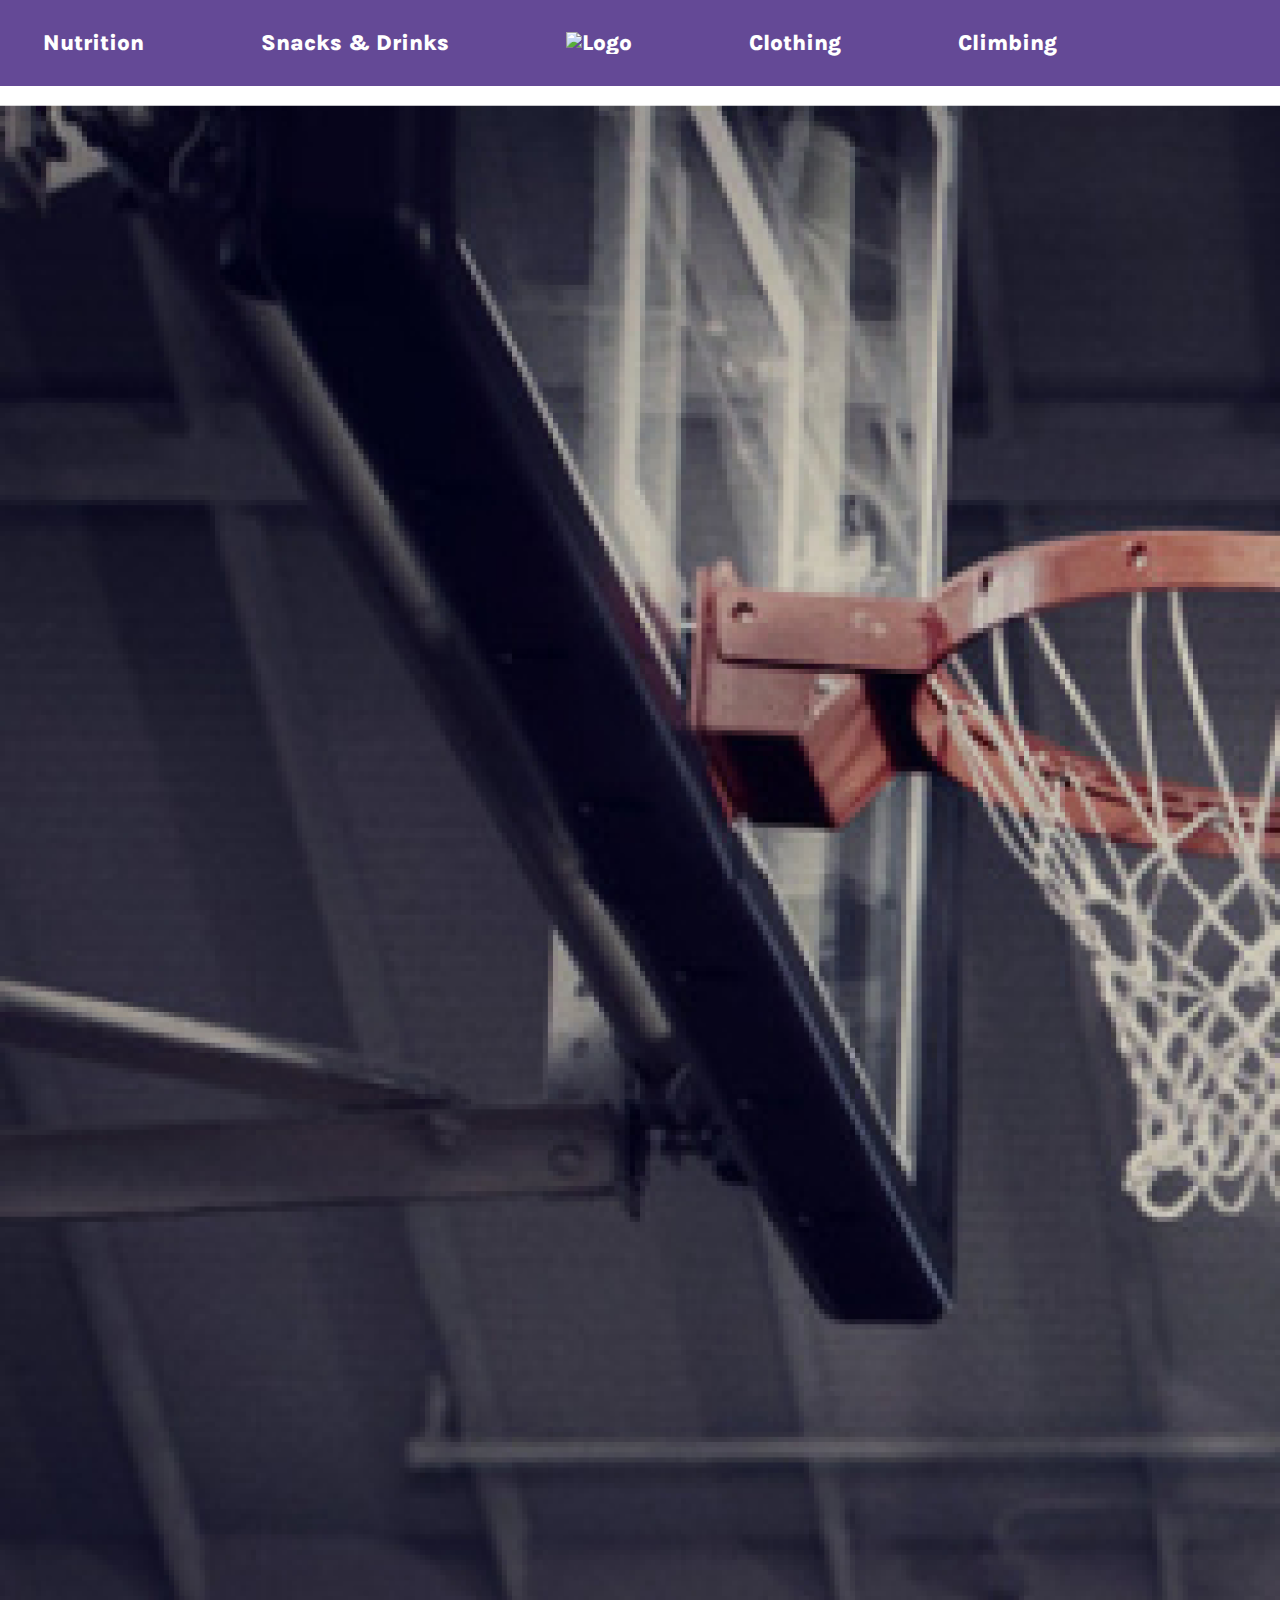
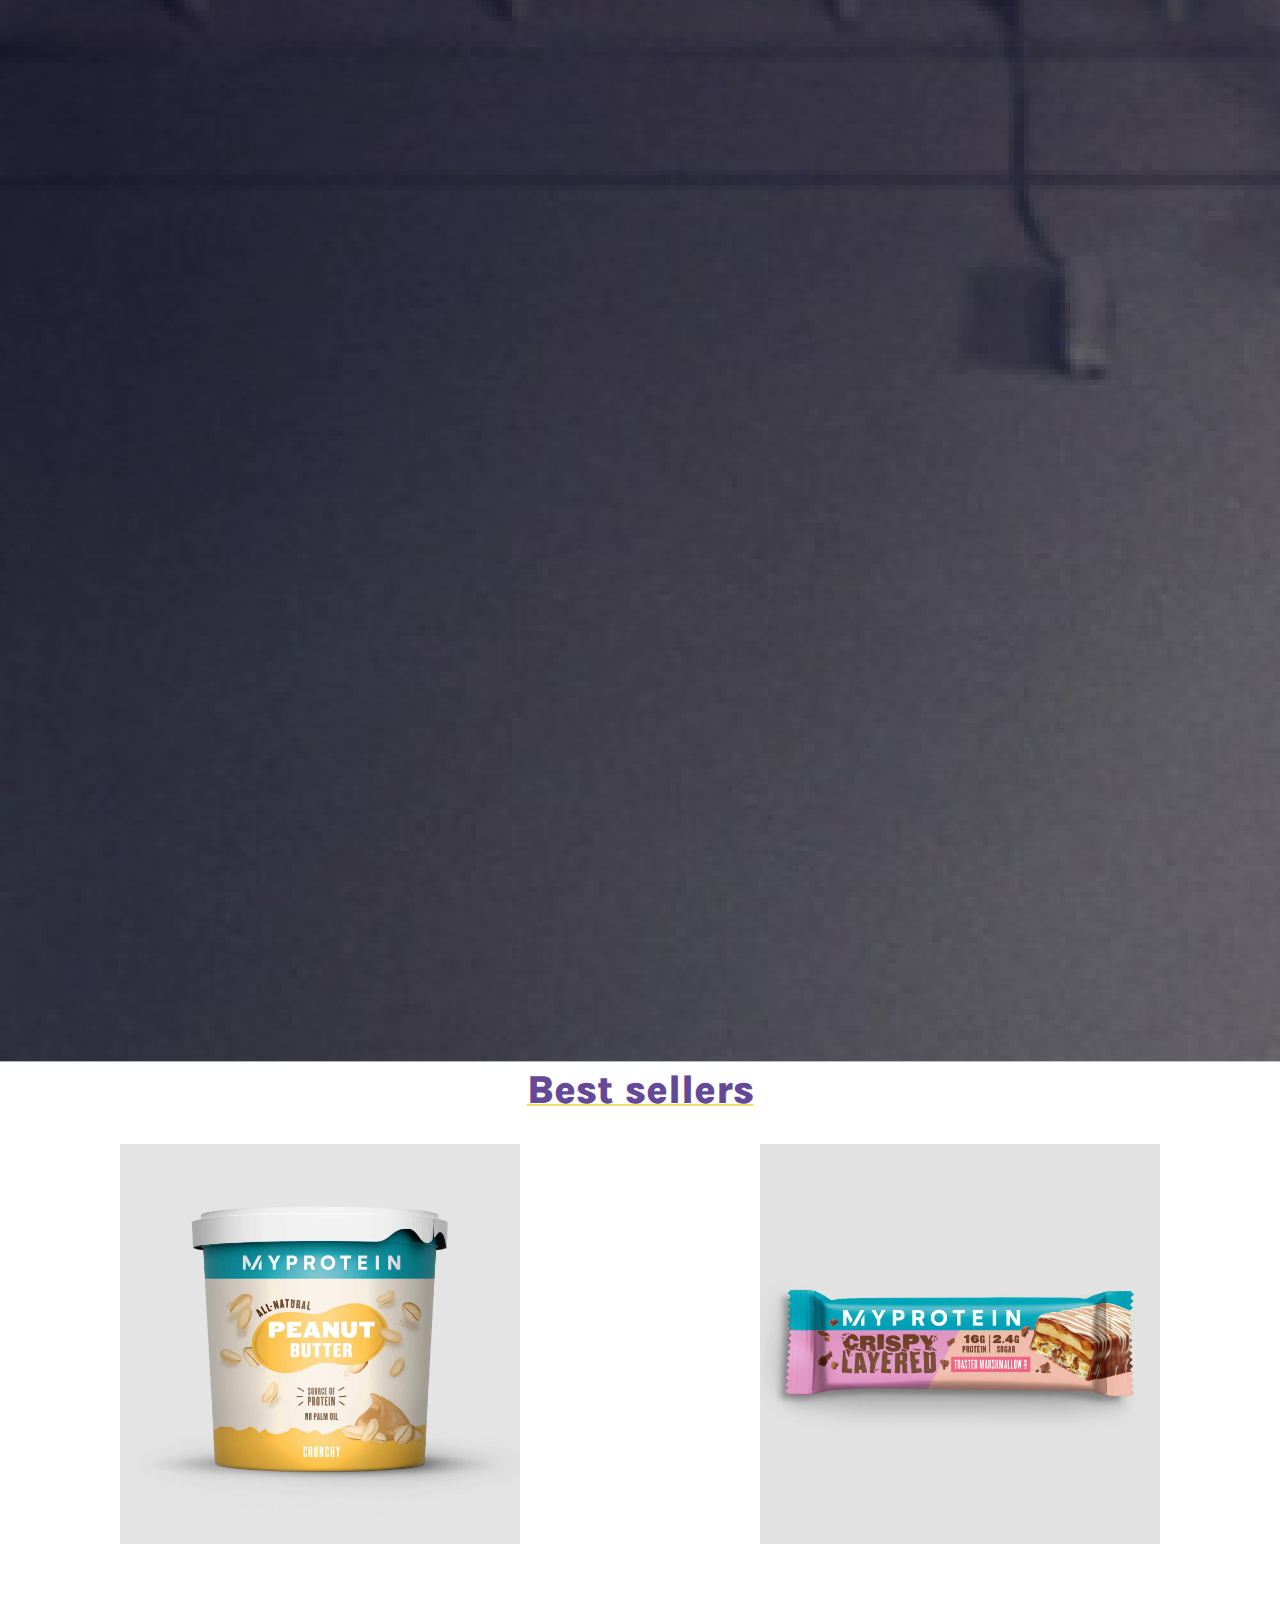
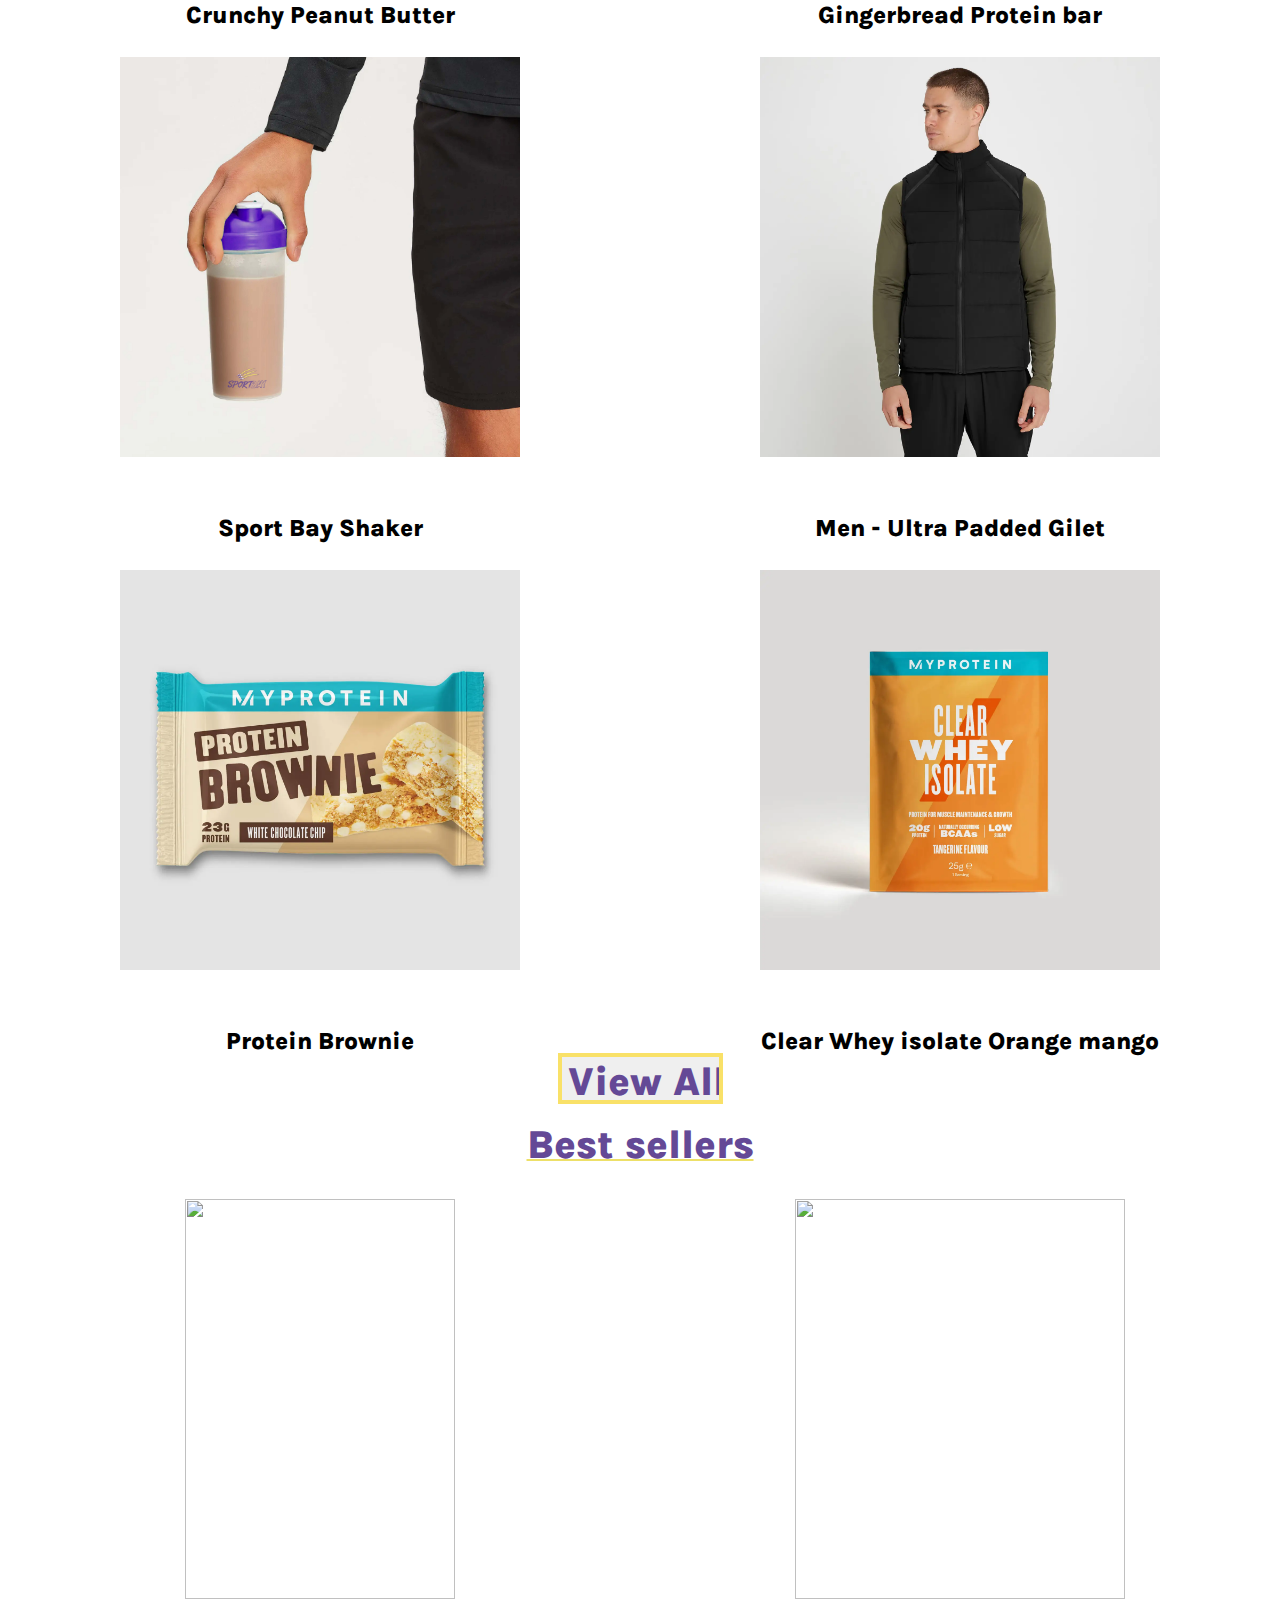
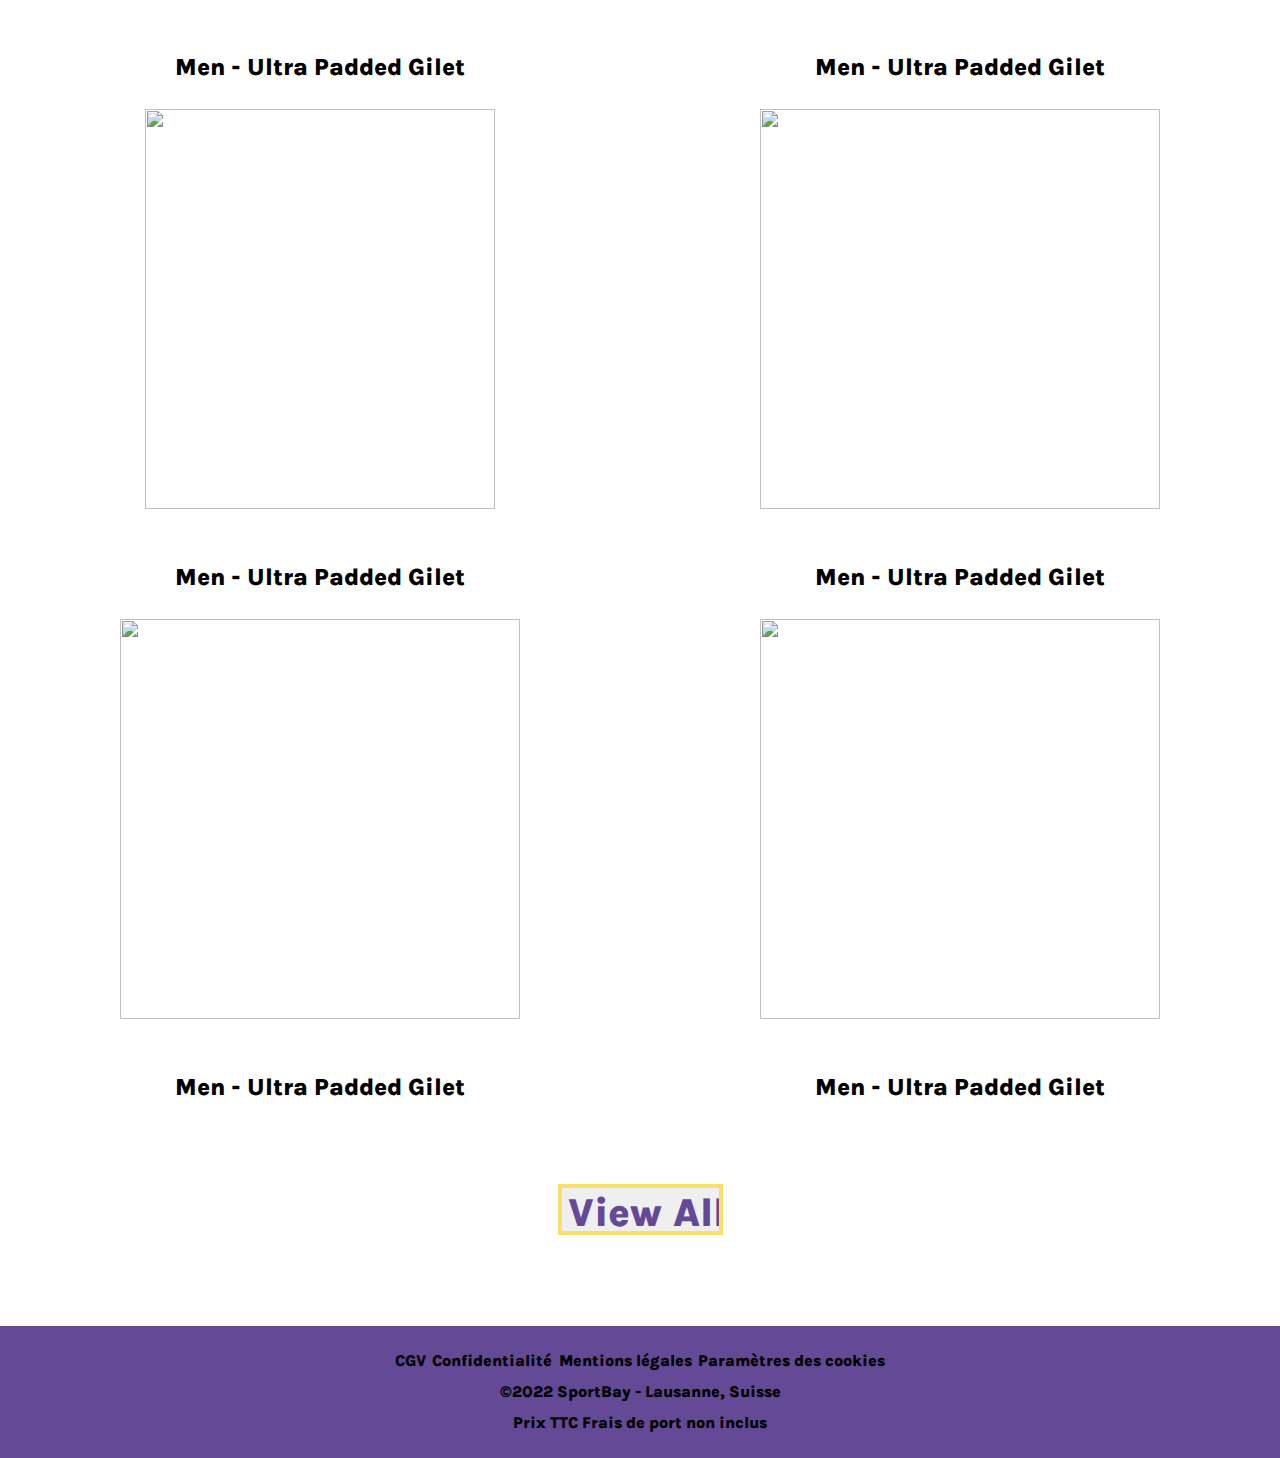
==== commit 7ef2408d: "Add image promo to main with the text" ====
--- a/index.html
+++ b/index.html
@@ -90,22 +90,9 @@
     <div>
       <img
               class="basketball-image-promo"
-              src="./images/basketball-image-promo.png"
+              src="./images/Group 42.png"
               alt=""
       />
-    </div>
-    <div>
-      <p class="baskeball-image-promo-text">
-            <span class="baskeball-image-promo-big-line-text">
-              UP TO <br />
-              45% OFF
-            </span>
-        <span class="baskeball-image-promo-mini-line-text">
-              <br />
-              on hundreds of <br />
-              articles
-            </span>
-      </p>
     </div>
   </div>
   <div class="title-bestSellers">
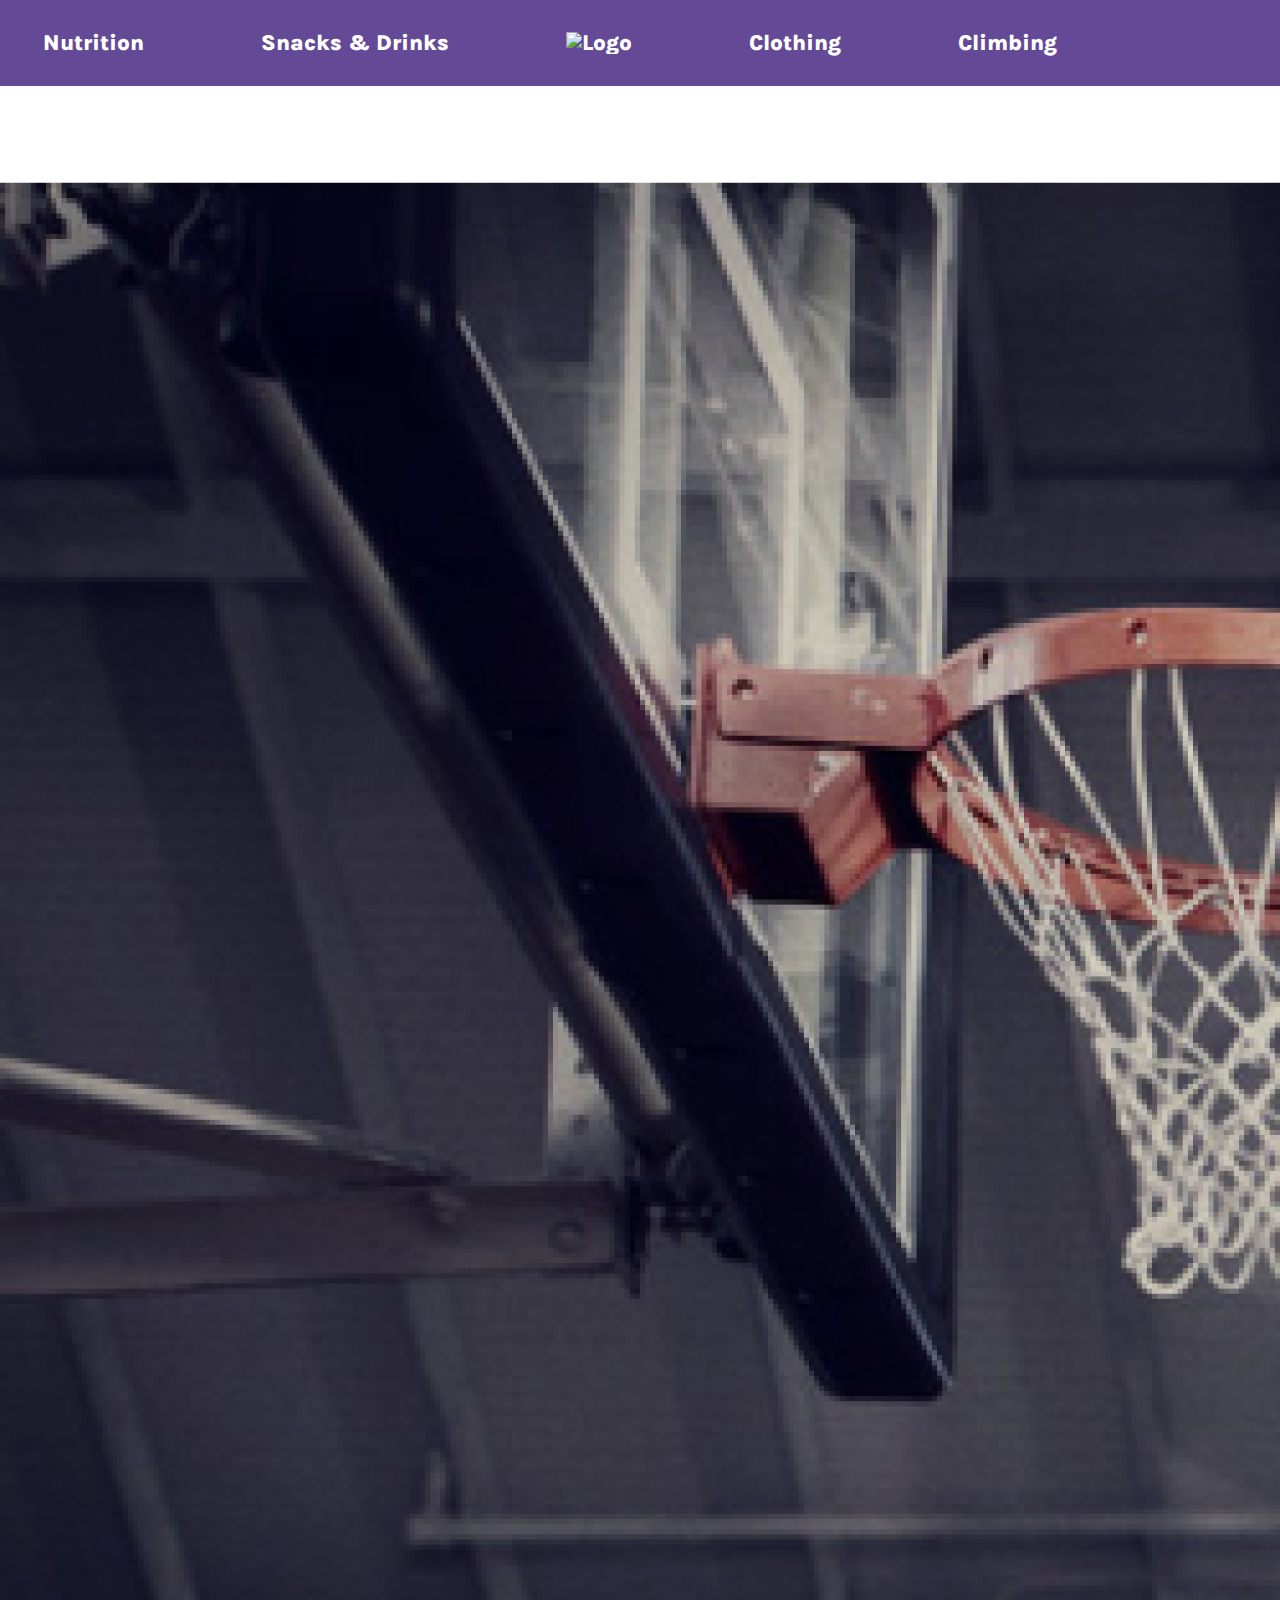
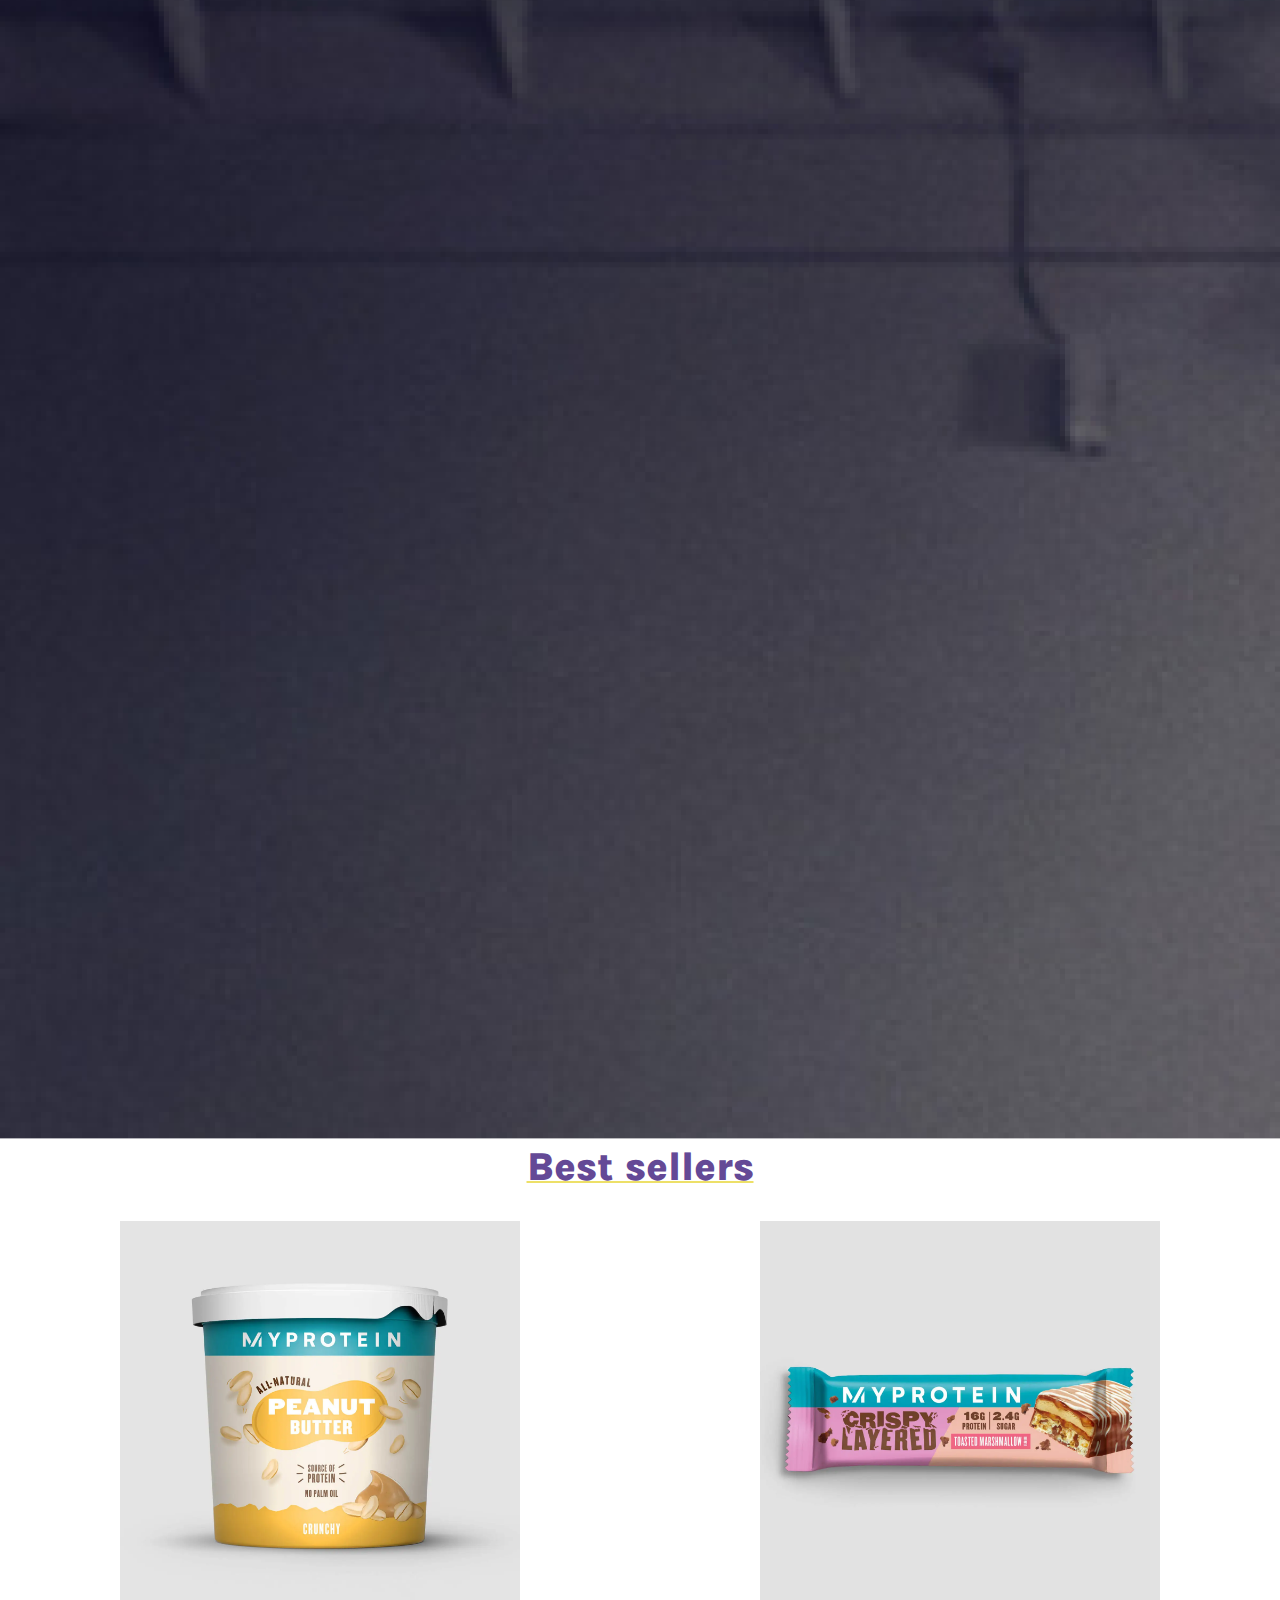
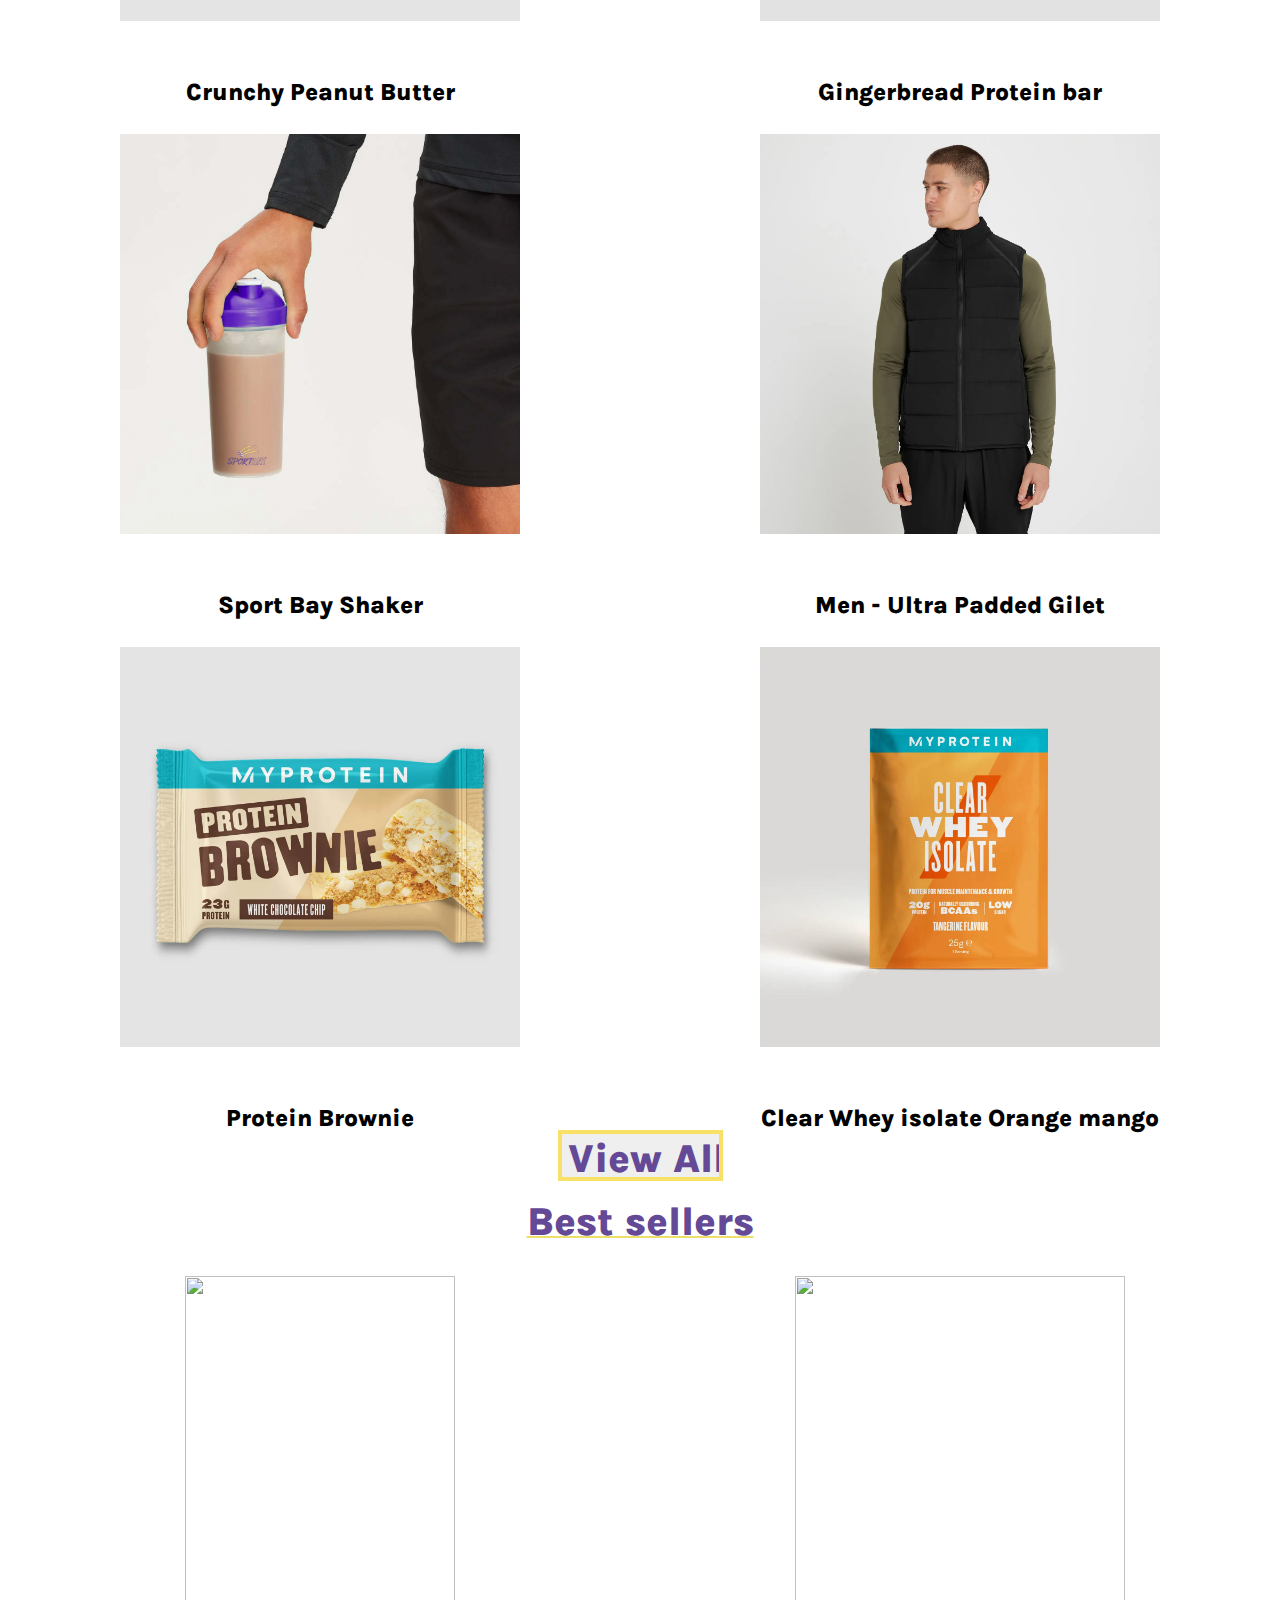
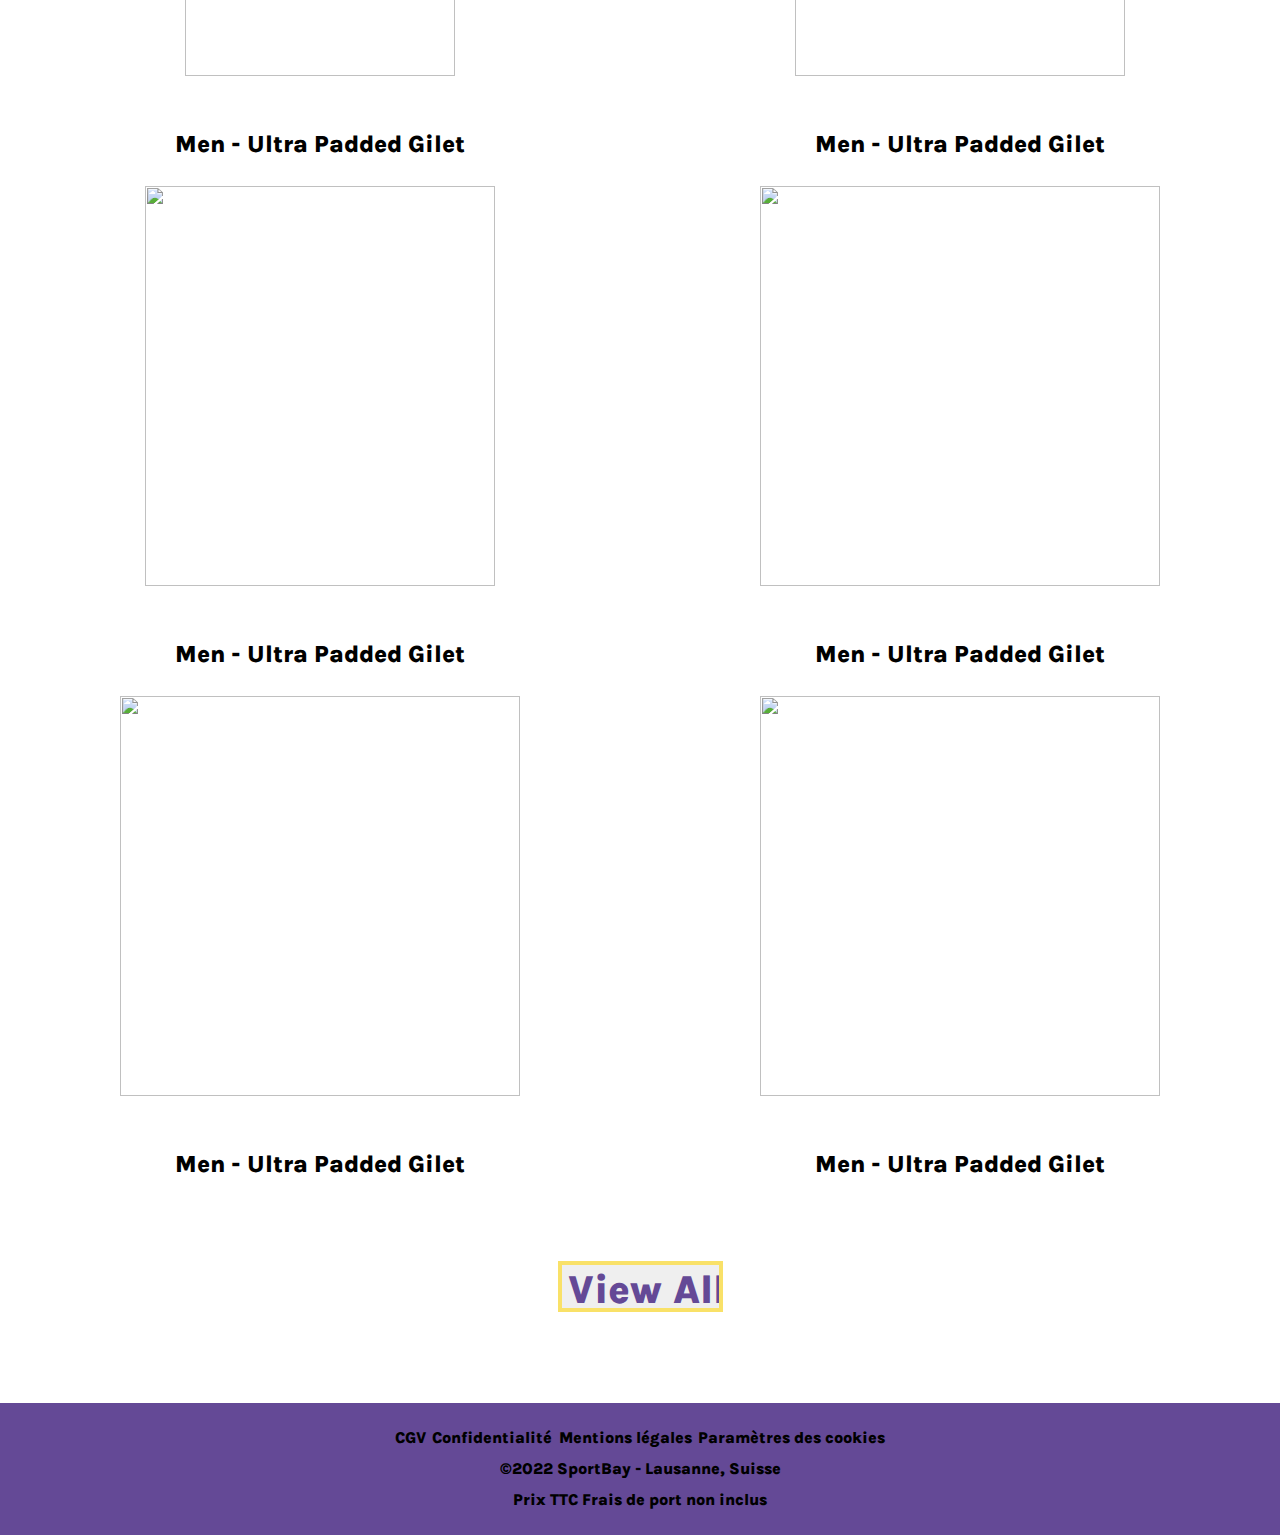
==== commit 19cff531: "Fix the logo in main" ====
--- a/index.html
+++ b/index.html
@@ -78,12 +78,8 @@
 </header>
 <article>
   <div class="cont-logo">
-    <div>
-      <img
-              class="sportbay-logo-principale"
-              src="./images/sportbay-logo-principale.jpg"
-              alt=""
-      />
+    <div class="img-logo">
+      <img src="./images/Logo Text plat.png" alt="">
     </div>
   </div>
   <div class="cont-first-image">
--- a/CSS/logoprincipale.css
+++ b/CSS/logoprincipale.css
@@ -0,0 +1,24 @@
+* {
+    margin: 0;
+}
+
+.img-logo {
+    /* width: 874px;
+    height: 173px; */
+    /* background-image: url(../images/Logo\ Text\ plat.png);
+    background-repeat: no-repeat; */
+    margin: auto;
+    width: 874px;
+}
+
+.img-logo img {
+    width: 100%;
+    height: auto;
+    margin-top: 90px;
+}
+
+.cont-logo {
+    display: flex;
+    justify-content: center;
+
+}